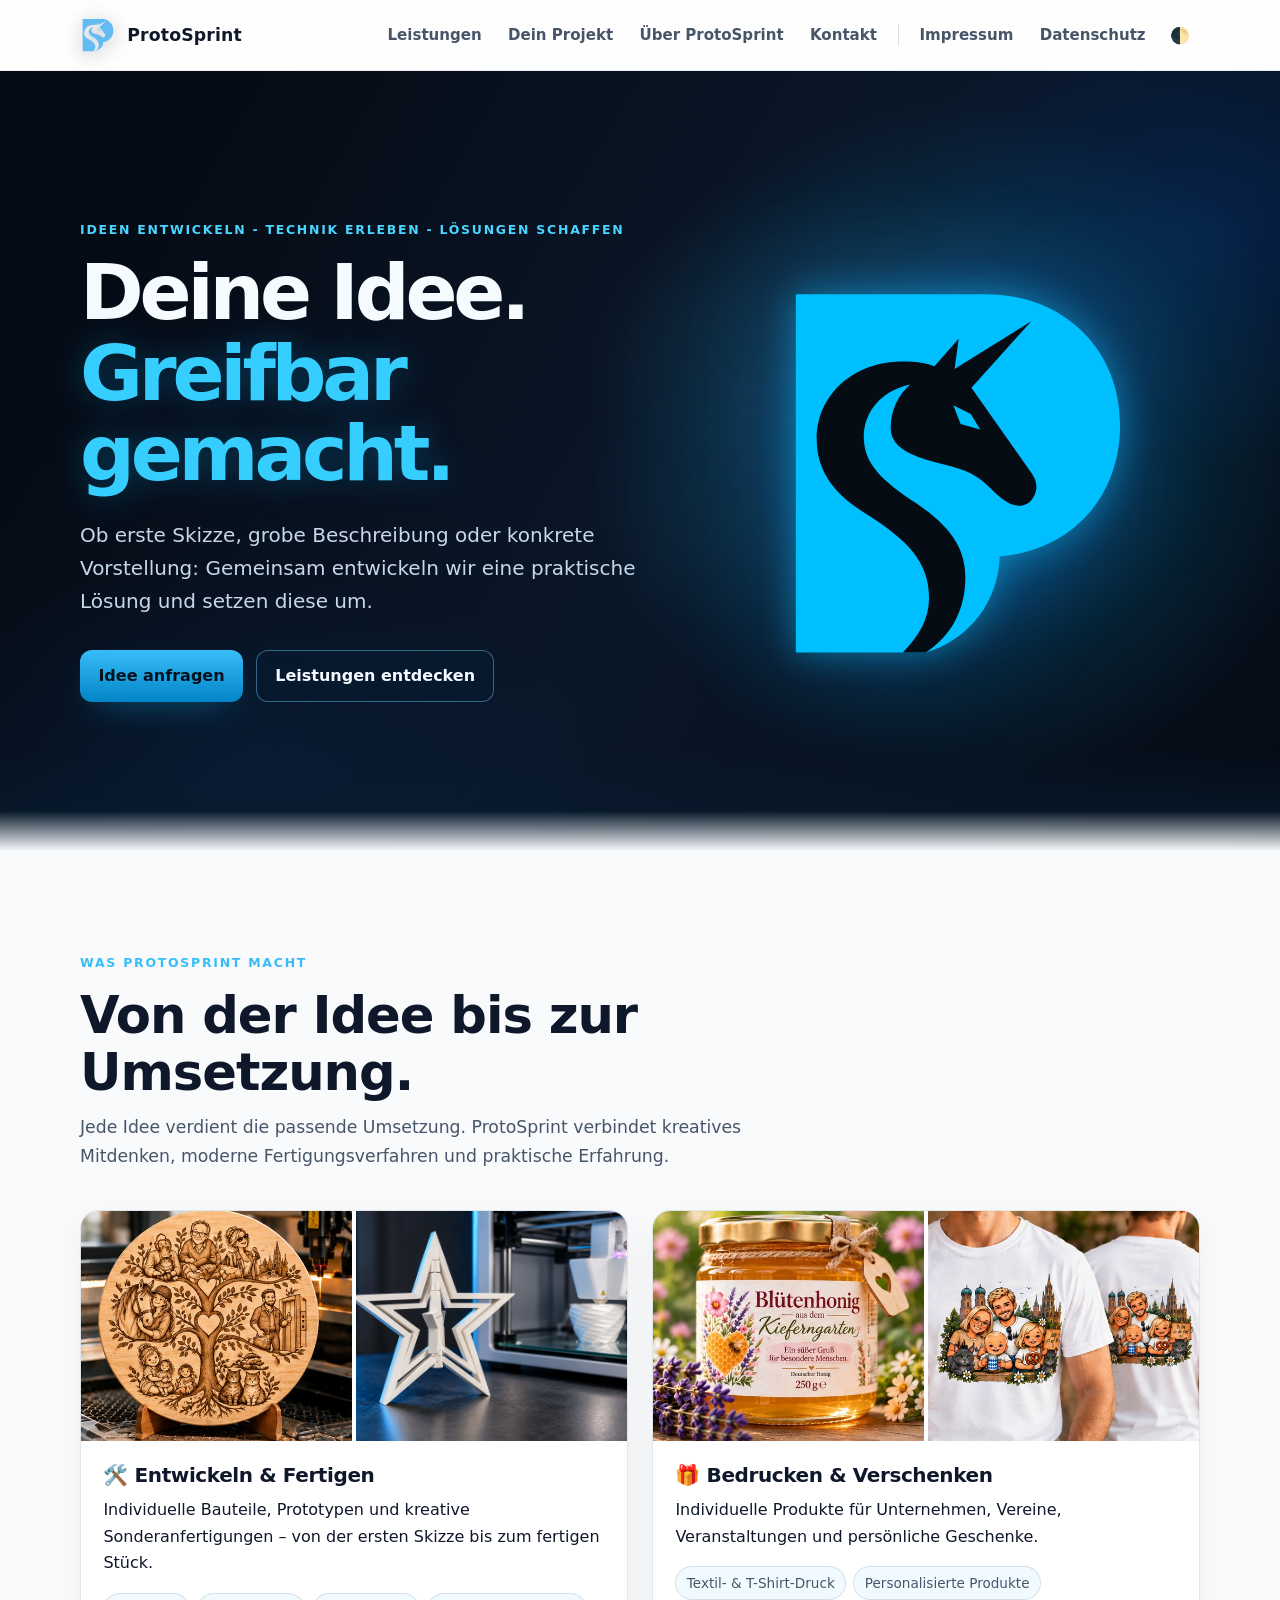
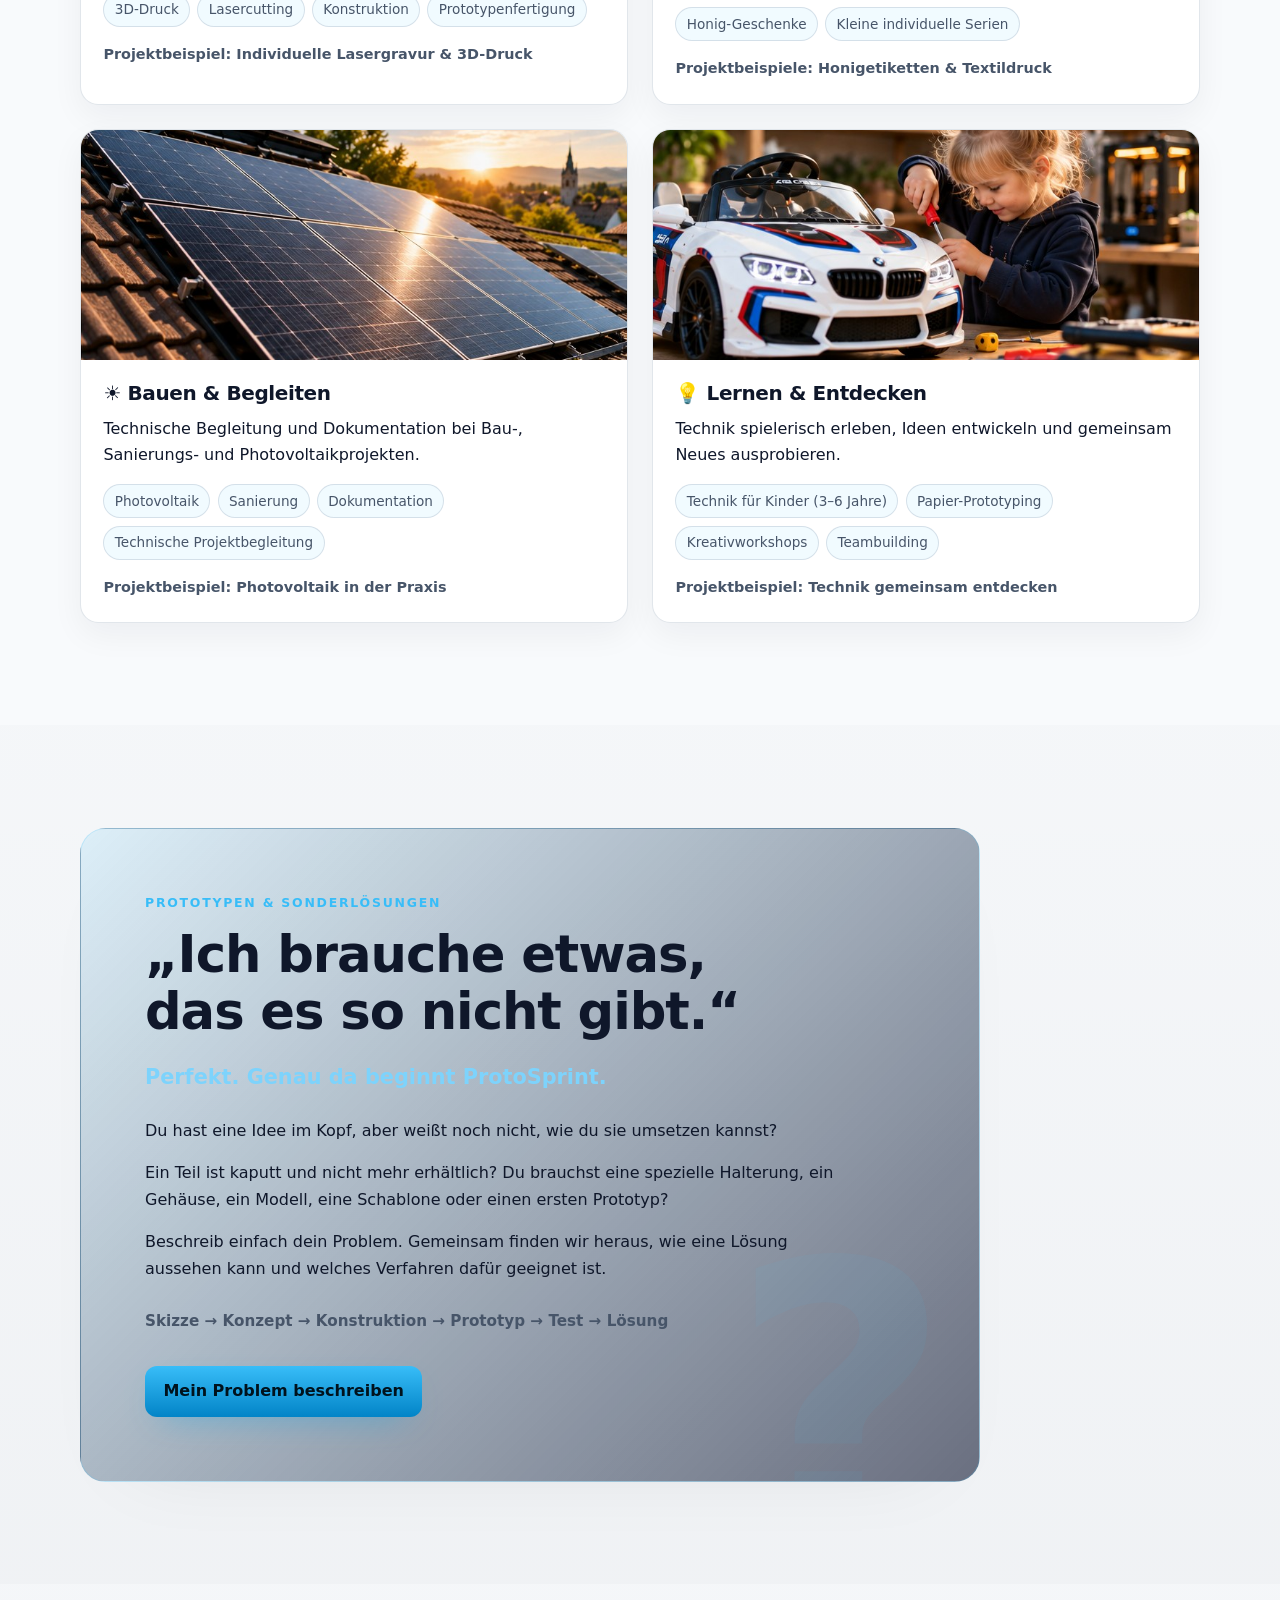
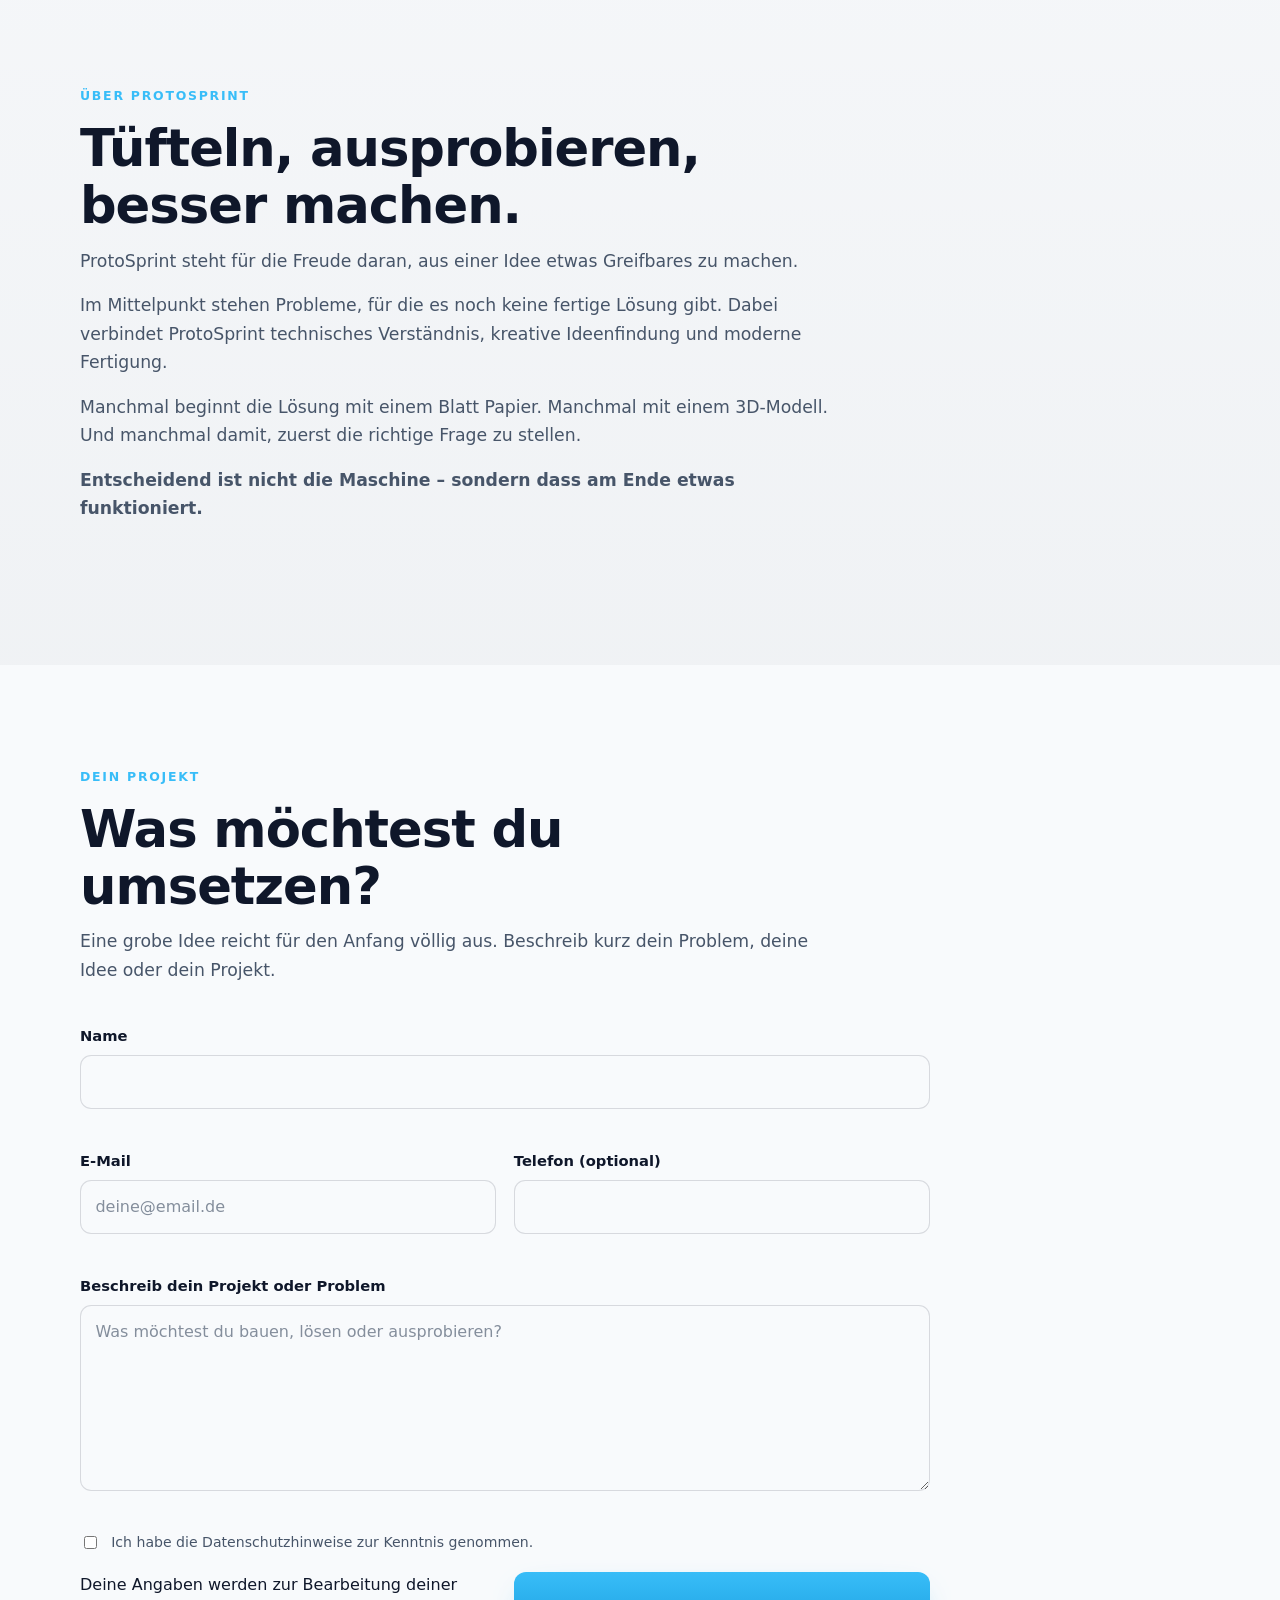
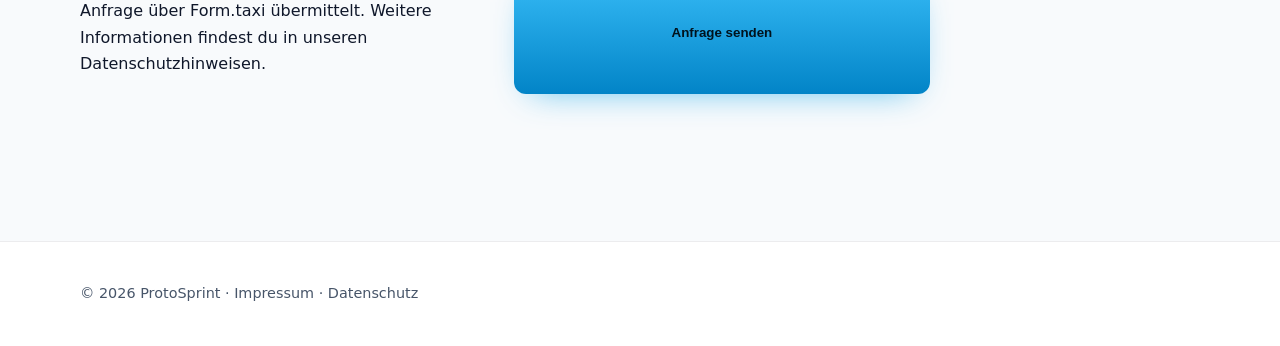
==== index.html @ 39b84b35 "Fix image source case sensitivity in index.html" ====
<!doctype html>
<html lang="de">
<head>
  <meta charset="utf-8">
  <meta name="viewport" content="width=device-width, initial-scale=1">

  <title>ProtoSprint – Ideen entwickeln. Lösungen bauen.</title>
  <meta name="description" content="ProtoSprint entwickelt und fertigt individuelle Lösungen: Prototypen, 3D-Druck, Lasercutting, Textildruck, Workshops, Technik für Kinder und technische Projektbegleitung.">

  <meta name="theme-color" content="#6366f1">

  <meta property="og:title" content="ProtoSprint – Ideen entwickeln. Lösungen bauen.">
  <meta property="og:description" content="Von der ersten Idee bis zur greifbaren Lösung: Prototypen, 3D-Druck, Lasercutting, Textildruck, Workshops und technische Projektbegleitung.">
  <meta property="og:type" content="website">

  <link rel="icon" href="assets/logo.svg" type="image/svg+xml">
  <link rel="stylesheet" href="assets/styles.css">
</head>

<body>

  <a class="skip-link" href="#main">Zum Inhalt springen</a>

  <!-- HEADER -->
  <header class="site-header" data-elevated="false">
    <div class="container header-inner">

      <a class="brand" href="index.html" aria-label="ProtoSprint Startseite">
        <img
          src="assets/logo.svg"
          alt="ProtoSprint Logo"
          width="36"
          height="36"
          decoding="async"
        >
        <span>ProtoSprint</span>
      </a>

      <button
        class="nav-toggle"
        aria-expanded="false"
        aria-controls="nav"
        aria-label="Menü umschalten"
      >
        <span class="bars" aria-hidden="true"></span>
      </button>

      <nav id="nav" class="nav" aria-label="Hauptnavigation">
        <ul>
          <li><a href="#leistungen">Leistungen</a></li>
          <li><a href="#problem">Dein Projekt</a></li>
          <!--<li><a href="#workshops">Workshops</a></li>-->
          <li><a href="#ueber">Über ProtoSprint</a></li>
          <li><a href="#kontakt">Kontakt</a></li>

          <li class="divider" aria-hidden="true"></li>

          <li><a href="impressum.html">Impressum</a></li>
          <li><a href="datenschutz.html">Datenschutz</a></li>

          <li>
            <button
              class="mode-toggle"
              id="mode-toggle"
              aria-pressed="false"
              title="Hell/Dunkel umschalten"
            >
              🌓
            </button>
          </li>
        </ul>
      </nav>

    </div>
  </header>


  <main id="main">


    <!-- HERO: Ersetzt nur den bisherigen <section class="hero">...</section> -->
<section class="hero hero-cinematic" aria-labelledby="hero-title">
  <div class="hero-atmosphere" aria-hidden="true"></div>
  <div class="container hero-cinematic-inner">
    <div class="hero-copy">
      <p class="eyebrow">IDEEN ENTWICKELN - TECHNIK ERLEBEN - LÖSUNGEN SCHAFFEN</p>
      <h1 id="hero-title">Deine Idee.<br><span class="accent">Greifbar gemacht.</span></h1>
      <p class="lead">Ob erste Skizze, grobe Beschreibung oder konkrete Vorstellung:
          Gemeinsam entwickeln wir eine praktische Lösung und setzen diese um.</p>
      <div class="actions">
        <a class="btn primary" href="#kontakt">Idee anfragen</a>
        <a class="btn ghost" href="#leistungen">Leistungen entdecken</a>
      </div>
    </div>
    <div class="hero-emblem" aria-hidden="true">
      <div class="hero-emblem-halo"></div>
      <img src="assets/protosprint.svg" alt="" width="440" height="440" decoding="async" fetchpriority="high">
    </div>
  </div>
  <div class="hero-bottom-glow" aria-hidden="true"></div>
</section>




    <!-- LEISTUNGEN MIT PROJEKTBEISPIELEN -->
    <section id="leistungen" class="section">
      <div class="container">
        <div class="section-intro">
          <p class="eyebrow">WAS PROTOSPRINT MACHT</p>
          <h2>Von der Idee bis zur Umsetzung.</h2>
          <p>Jede Idee verdient die passende Umsetzung. ProtoSprint verbindet kreatives Mitdenken, moderne Fertigungsverfahren und praktische Erfahrung.</p>
        </div>

        <div class="service-project-grid">
          <article class="service-project-card">
     <!--       <img class="service-project-image" src="assets/projekt-lasercutting.jpg" alt="Beispiel einer individuell lasergravierten Holzscheibe" loading="lazy" decoding="async"> -->
           
<div class="service-project-duo">
  <img
    src="assets/projekt-lasercutting.jpg"
    alt="Individuell lasergravierte Holzscheibe"
    loading="lazy"
    decoding="async"
  >
  <img
    src="assets/3D-Stern.png"
    alt="Beispiel eines individuell gefertigten 3D-Drucks"
    loading="lazy"
    decoding="async"
  >
</div>

            <div class="service-project-content">
              <h3>🛠️ Entwickeln &amp; Fertigen</h3>
              <p>Individuelle Bauteile, Prototypen und kreative Sonderanfertigungen – von der ersten Skizze bis zum fertigen Stück.</p>
              <ul class="service-list">
                <li>3D-Druck</li><li>Lasercutting</li><li>Konstruktion</li><li>Prototypenfertigung</li>
              </ul>
              <p class="project-example">Projektbeispiel: Individuelle Lasergravur &amp; 3D-Druck</p>
            </div>
          </article>

          <article class="service-project-card">
            <div class="service-project-duo">
              <img src="assets/projekt-honig.jpg" alt="Beispiel eines personalisierten Honigglases" loading="lazy" decoding="async">
              <img src="assets/projekt-textildruck.jpg" alt="Beispiel individuell bedruckter T-Shirts" loading="lazy" decoding="async">
            </div>
            <div class="service-project-content">
              <h3>🎁 Bedrucken &amp; Verschenken</h3>
              <p>Individuelle Produkte für Unternehmen, Vereine, Veranstaltungen und persönliche Geschenke.</p>
              <ul class="service-list">
                <li>Textil- &amp; T-Shirt-Druck</li><li>Personalisierte Produkte</li><li>Honig-Geschenke</li><li>Kleine individuelle Serien</li>
              </ul>
              <p class="project-example">Projektbeispiele: Honigetiketten &amp; Textildruck</p>
            </div>
          </article>

          <article class="service-project-card">
            <img class="service-project-image" src="assets/projekt-photovoltaik.jpg" alt="Photovoltaikmodule auf einem Hausdach" loading="lazy" decoding="async">
            <div class="service-project-content">
              <h3>☀️ Bauen &amp; Begleiten</h3>
              <p>Technische Begleitung und Dokumentation bei Bau-, Sanierungs- und Photovoltaikprojekten.</p>
              <ul class="service-list">
                <li>Photovoltaik</li><li>Sanierung</li><li>Dokumentation</li><li>Technische Projektbegleitung</li>
              </ul>
              <p class="project-example">Projektbeispiel: Photovoltaik in der Praxis</p>
            </div>
          </article>

          <article class="service-project-card">
            <img class="service-project-image" src="assets/projekt-technik-entdecken.jpg" alt="Illustratives Beispiel: spielerisches Entdecken von Technik an einem Spielzeugauto" loading="lazy" decoding="async">
            <div class="service-project-content">
              <h3>💡 Lernen &amp; Entdecken</h3>
              <p>Technik spielerisch erleben, Ideen entwickeln und gemeinsam Neues ausprobieren.</p>
              <ul class="service-list">
                <li>Technik für Kinder (3–6 Jahre)</li><li>Papier-Prototyping</li><li>Kreativworkshops</li><li>Teambuilding</li>
              </ul>
              <p class="project-example">Projektbeispiel: Technik gemeinsam entdecken</p>
            </div>
          </article>
        </div>
      </div>
    </section>

    <!-- PROBLEM / KERNANGEBOT -->
    <section id="problem" class="section alt problem-section">
      <div class="container">

        <div class="problem-box">

          <p class="eyebrow">PROTOTYPEN & SONDERLÖSUNGEN</p>

          <h2>
            „Ich brauche etwas,<br>
            das es so nicht gibt.“
          </h2>

          <p class="problem-lead">
            Perfekt. Genau da beginnt ProtoSprint.
          </p>

          <p>
            Du hast eine Idee im Kopf, aber weißt noch nicht,
            wie du sie umsetzen kannst?
          </p>

          <p>
            Ein Teil ist kaputt und nicht mehr erhältlich?
            Du brauchst eine spezielle Halterung, ein Gehäuse,
            ein Modell, eine Schablone oder einen ersten Prototyp?
          </p>

          <p>
            Beschreib einfach dein Problem. Gemeinsam finden wir heraus,
            wie eine Lösung aussehen kann und welches Verfahren dafür
            geeignet ist.
          </p>

          <p class="problem-methods">
            Skizze → Konzept → Konstruktion → Prototyp → Test → Lösung
          </p>

          <div class="actions">
            <a class="btn primary" href="#kontakt">
              Mein Problem beschreiben
            </a>
          </div>

        </div>

      </div>
    </section>


    <!-- FERTIGUNG --
    <section id="fertigung" class="section">
      <div class="container">

        <div class="section-intro">
          <p class="eyebrow">MACHEN STATT NUR REDEN</p>
          <h2>Werkzeuge für deine Idee.</h2>

          <p>
            Je nach Aufgabe kommen unterschiedliche Verfahren zum Einsatz.
            Entscheidend ist nicht die Maschine – sondern dass am Ende
            eine Lösung entsteht, die funktioniert.
          </p>
        </div>


        <div class="cards">

          <article class="card">
            <div class="icon">🧩</div>
            <h3>3D-Druck</h3>
            <p>
              Prototypen, Ersatzteile, Halterungen, Gehäuse,
              Modelle und individuelle Bauteile.
            </p>
          </article>


          <article class="card">
            <div class="icon">✨</div>
            <h3>Lasercutting</h3>
            <p>
              Schneiden, gravieren und personalisieren – für Modelle,
              Schilder, Schablonen, Geschenke und Prototypen.
            </p>
          </article>


          <article class="card">
            <div class="icon">👕</div>
            <h3>Textildruck</h3>
            <p>
              Individuelle T-Shirts und Textilien für Teams,
              Vereine, Veranstaltungen, Firmen oder private Projekte.
            </p>
          </article>

        </div>

      </div>
    </section>


    <!-- WORKSHOPS --
    <section id="workshops" class="section alt">
      <div class="container">

        <div class="section-intro">
          <p class="eyebrow">TECHNIK & KREATIVITÄT ERLEBEN</p>
          <h2>Ausprobieren. Verstehen. Gemeinsam entwickeln.</h2>
        </div>


        <div class="cards workshop-grid">

          <article class="card">
            <div class="icon">🧒</div>

            <h3>Technik erleben für Kinder</h3>

            <p>
              Spielerisches Entdecken für Kinder von 3 bis 6 Jahren:
              ausprobieren, bauen, beobachten und verstehen.
            </p>

            <p>
              Technik wird nicht erklärt, sondern gemeinsam erlebt.
            </p>
          </article>


          <article class="card">
            <div class="icon">✂️</div>

            <h3>Papier-Prototyping</h3>

            <p>
              Mit Papier, Stift und einfachen Materialien werden
              Ideen innerhalb kürzester Zeit sichtbar und diskutierbar.
            </p>

            <p>
              Ideal für kreative Ideenfindung, Workshops und Teams.
            </p>
          </article>


          <article class="card">
            <div class="icon">🤝</div>

            <h3>Teambuilding</h3>

            <p>
              Gemeinsam Probleme lösen, Ideen entwickeln und
              daraus einen ersten Prototyp bauen.
            </p>

            <p>
              Praktisch, kreativ und mit einem greifbaren Ergebnis.
            </p>
          </article>

        </div>

      </div>
    </section>


    <!-- HONIG --
    <section id="geschenke" class="section">
      <div class="container">

        <div class="gift-box">

          <div class="gift-content">

            <p class="eyebrow">ETWAS BESONDERES</p>

            <h2>Honig trifft Hightech.</h2>

            <p>
              Ein persönliches Geschenk darf auch ungewöhnlich sein.
              ProtoSprint verbindet Honig mit individueller Gestaltung
              und moderner Fertigung.
            </p>

            <p>
              Zum Beispiel als Geschenk für Kunden, Mitarbeitende,
              Veranstaltungen oder besondere Anlässe.
            </p>

            <div class="tags">
              <span>Honig</span>
              <span>Gravur</span>
              <span>Personalisierung</span>
              <span>Geschenkideen</span>
            </div>

          </div>

        </div>

      </div>
    </section>


    <!-- ÜBER -->
    <section id="ueber" class="section alt">
      <div class="container">

        <div class="section-intro">

          <p class="eyebrow">ÜBER PROTOSPRINT</p>

          <h2>Tüfteln, ausprobieren, besser machen.</h2>

          <p>
            ProtoSprint steht für die Freude daran, aus einer Idee
            etwas Greifbares zu machen.
          </p>

          <p>
            Im Mittelpunkt stehen Probleme, für die es noch keine
            fertige Lösung gibt. Dabei verbindet ProtoSprint
            technisches Verständnis, kreative Ideenfindung und
            moderne Fertigung.
          </p>

          <p>
            Manchmal beginnt die Lösung mit einem Blatt Papier.
            Manchmal mit einem 3D-Modell. Und manchmal damit,
            zuerst die richtige Frage zu stellen.
          </p>

          <p>
            <strong>
              Entscheidend ist nicht die Maschine –
              sondern dass am Ende etwas funktioniert.
            </strong>
          </p>

        </div>

      </div>
    </section>


    <!-- KONTAKT -->
    <section id="kontakt" class="section">
      <div class="container">

        <div class="section-intro">
          <p class="eyebrow">DEIN PROJEKT</p>

          <h2>Was möchtest du umsetzen?</h2>

          <p>
            Eine grobe Idee reicht für den Anfang völlig aus.
            Beschreib kurz dein Problem, deine Idee oder dein Projekt.
          </p>
        </div>


<form
  id="contact-form"
  class="contact"
  action="https://form.taxi/s/bbzhfi6k"
  method="POST"
  accept-charset="UTF-8"
  novalidate
>
  
          <div class="field">
            <label for="name">Name</label>

            <input
              id="name"
              name="name"
              type="text"
              autocomplete="name"
              required
            >

            <small class="error" aria-live="polite"></small>
          </div>


          <div class="field half">
            <label for="email">E-Mail</label>

            <input
              id="email"
              name="email"
              type="email"
              autocomplete="email"
              required
              placeholder="deine@email.de"
            >

            <small class="error" aria-live="polite"></small>
          </div>


          <div class="field half">
            <label for="tel">Telefon (optional)</label>

            <input
              id="tel"
              name="tel"
              type="tel"
              autocomplete="tel"
            >
          </div>


          <div class="field">
            <label for="msg">
              Beschreib dein Projekt oder Problem
            </label>

            <textarea
              id="msg"
              name="msg"
              rows="6"
              required
              placeholder="Was möchtest du bauen, lösen oder ausprobieren?"
            ></textarea>

            <small class="error" aria-live="polite"></small>
          </div>


          <div class="field chk">

            <input
              id="consent"
              name="consent"
              type="checkbox"
              required
            >

            <label for="consent">
  Ich habe die
  <a href="datenschutz.html" target="_blank"
     rel="noopener noreferrer">
    Datenschutzhinweise
  </a>
  zur Kenntnis genommen.
</label>
          </div>

<p class="form-hint">
  Deine Angaben werden zur Bearbeitung deiner Anfrage
  über Form.taxi übermittelt.
  Weitere Informationen findest du in unseren
  <a href="datenschutz.html">Datenschutzhinweisen</a>.
</p>
  
          <button class="btn primary" type="submit">
            Anfrage senden
          </button>

          <p
            class="form-status"
            role="status"
            aria-live="polite"
          ></p>

        </form>

      </div>
    </section>

  </main>


  <!-- FOOTER -->
  <footer class="site-footer">

    <div class="container">

      <p>
        © <span id="year"></span> ProtoSprint ·
        <a href="impressum.html">Impressum</a> ·
        <a href="datenschutz.html">Datenschutz</a>
      </p>

    </div>

  </footer>


  <script src="assets/script.js" defer></script>

</body>
</html>
---- assets/styles.css ----
/* =========================================================
   ProtoSprint
   Hauptstylesheet
   ========================================================= */


/* ---------- FARBEN & GRUNDWERTE ---------- */

:root {
  --bg: #0b1020;
  --bg-2: #0f152b;
  --bg-3: #111832;

  --text: #f1f5f9;
  --muted: #b8bfd6;

  --card: #111832;
  --card-hover: #151e3d;

  --accent-300: #7dd3fc;
  --accent-400: #38bdf8;
  --accent-500: #0ea5e9;
  --accent-600: #0284c7;

  --border: rgba(255, 255, 255, 0.08);
  --border-strong: rgba(255, 255, 255, 0.15);

  --ring: rgba(56, 189, 248, 0.45);
  --shadow: rgba(2, 8, 23, 0.65);

  --radius-sm: 0.65rem;
  --radius: 1rem;
  --radius-lg: 1.4rem;

  --max-width: 1120px;
}


/* ---------- LIGHT MODE ---------- */

@media (prefers-color-scheme: light) {
  :root {
    --bg: #f8fafc;
    --bg-2: #ffffff;
    --bg-3: #f1f5f9;

    --text: #0f172a;
    --muted: #475569;

    --card: #ffffff;
    --card-hover: #f8fafc;

    --border: rgba(15, 23, 42, 0.08);
    --border-strong: rgba(15, 23, 42, 0.14);

    --shadow: rgba(2, 8, 23, 0.1);
  }
}


/* ---------- RESET ---------- */

*,
*::before,
*::after {
  box-sizing: border-box;
}

html {
  scroll-behavior: smooth;
}

html,
body {
  min-height: 100%;
}

body {
  margin: 0;

  font-family:
    system-ui,
    -apple-system,
    BlinkMacSystemFont,
    "Segoe UI",
    Roboto,
    Ubuntu,
    Cantarell,
    "Noto Sans",
    Helvetica,
    Arial,
    sans-serif;

  font-size: 16px;
  line-height: 1.65;

  color: var(--text);

  background:
    radial-gradient(
      900px 500px at 80% -10%,
      rgba(56, 189, 248, 0.1),
      transparent
    ),
    var(--bg);

  -webkit-font-smoothing: antialiased;
  -moz-osx-font-smoothing: grayscale;
}


/* ---------- TYPOGRAFIE ---------- */

h1,
h2,
h3 {
  margin: 0 0 0.75rem;
  line-height: 1.12;
  letter-spacing: -0.02em;
}

h1 {
  font-size: clamp(2.7rem, 7vw, 5.4rem);
  max-width: 900px;
}

h2 {
  font-size: clamp(2rem, 4vw, 3.25rem);
}

h3 {
  font-size: 1.25rem;
}

p {
  margin: 0 0 1rem;
}

strong {
  font-weight: 700;
}

a {
  color: inherit;
  text-decoration: none;
}

img {
  display: block;
  max-width: 100%;
}


/* ---------- LAYOUT ---------- */

.container {
  width: min(var(--max-width), 92%);
  margin-inline: auto;
}

.section {
  padding: clamp(4rem, 8vw, 7rem) 0;
}

.section.alt {
  background:
    linear-gradient(
      180deg,
      rgba(255, 255, 255, 0.025),
      rgba(255, 255, 255, 0.055)
    );
}

.section-intro {
  max-width: 760px;
  margin-bottom: 2.5rem;
}

.section-intro > p:not(.eyebrow) {
  color: var(--muted);
  font-size: 1.08rem;
}


/* ---------- KLEINE ÜBERSCHRIFT ---------- */

.eyebrow {
  margin-bottom: 0.8rem;

  color: var(--accent-400);

  font-size: 0.78rem;
  font-weight: 800;
  letter-spacing: 0.14em;

  text-transform: uppercase;
}


/* ---------- SKIP LINK ---------- */

.skip-link {
  position: absolute;
  left: -9999px;
}

.skip-link:focus {
  left: 1rem;
  top: 1rem;

  z-index: 1000;

  padding: 0.6rem 0.9rem;

  color: #001222;
  background: var(--accent-400);

  border-radius: var(--radius-sm);
}


/* =========================================================
   HEADER
   ========================================================= */

.site-header {
  position: sticky;
  top: 0;
  z-index: 50;

  background: rgba(10, 14, 28, 0.78);

  backdrop-filter: saturate(140%) blur(14px);
  -webkit-backdrop-filter: saturate(140%) blur(14px);

  border-bottom: 1px solid var(--border);

  transition:
    box-shadow 0.2s ease,
    background 0.2s ease;
}

.site-header[data-elevated="true"] {
  box-shadow: 0 12px 35px -20px var(--shadow);
}

.header-inner {
  display: flex;
  align-items: center;
  justify-content: space-between;

  gap: 1rem;

  min-height: 70px;
}

.brand {
  display: flex;
  align-items: center;

  gap: 0.7rem;

  font-size: 1.08rem;
  font-weight: 750;

  letter-spacing: 0.01em;
}

.brand img {
  filter: drop-shadow(0 3px 10px rgba(2, 8, 23, 0.25));
}


/* ---------- NAVIGATION ---------- */

.nav ul {
  display: flex;
  align-items: center;

  gap: 0.25rem;

  margin: 0;
  padding: 0;

  list-style: none;
}

.nav a {
  display: block;

  padding: 0.5rem 0.7rem;

  color: var(--muted);

  font-size: 0.94rem;
  font-weight: 600;

  border-radius: 0.55rem;

  transition:
    color 0.15s ease,
    background 0.15s ease;
}

.nav a:hover {
  color: var(--text);
  background: rgba(255, 255, 255, 0.05);
}

.nav .divider {
  width: 1px;
  height: 22px;

  margin-inline: 0.35rem;

  background: var(--border-strong);
}

.mode-toggle {
  padding: 0.45rem 0.6rem;

  color: inherit;
  background: transparent;

  border: 0;

  font-size: 1rem;

  cursor: pointer;
}


/* ---------- MOBILE MENU BUTTON ---------- */

.nav-toggle {
  display: none;

  padding: 0.6rem;

  color: inherit;
  background: transparent;

  border: 1px solid var(--border-strong);
  border-radius: 0.65rem;

  cursor: pointer;
}

.nav-toggle .bars {
  position: relative;

  display: block;

  width: 23px;
  height: 2px;

  background: currentColor;
}

.nav-toggle .bars::before,
.nav-toggle .bars::after {
  content: "";

  position: absolute;
  left: 0;

  width: 23px;
  height: 2px;

  background: currentColor;
}

.nav-toggle .bars::before {
  top: -7px;
}

.nav-toggle .bars::after {
  top: 7px;
}


/* =========================================================
   HERO
   ========================================================= */

.hero {
  position: relative;

  overflow: hidden;

  padding: clamp(5rem, 12vw, 9rem) 0;
}

.hero::after {
  content: "";

  position: absolute;

  width: 520px;
  height: 520px;

  top: 5%;
  right: -220px;

  background: var(--accent-500);

  opacity: 0.09;

  filter: blur(100px);

  border-radius: 50%;

  pointer-events: none;
}

.hero-inner {
  position: relative;
  z-index: 1;

  max-width: 900px;
}

.hero h1 {
  margin-bottom: 1.5rem;
}

.accent {
  color: var(--accent-400);
}

.lead {
  max-width: 720px;

  color: var(--muted);

  font-size: clamp(1.1rem, 2vw, 1.3rem);
}


/* ---------- BUTTONS ---------- */

.actions {
  display: flex;
  flex-wrap: wrap;

  gap: 0.8rem;

  margin-top: 2rem;
}

.btn {
  display: inline-flex;
  align-items: center;
  justify-content: center;

  gap: 0.5rem;

  min-height: 46px;

  padding: 0.75rem 1.15rem;

  color: var(--text);

  border: 1px solid var(--border-strong);
  border-radius: 0.75rem;

  font-weight: 700;

  cursor: pointer;

  transition:
    transform 0.15s ease,
    box-shadow 0.15s ease,
    background 0.15s ease;
}

.btn:hover {
  transform: translateY(-1px);
}

.btn.primary {
  color: #00121d;

  background:
    linear-gradient(
      180deg,
      var(--accent-400),
      var(--accent-600)
    );

  border: none;

  box-shadow:
    0 12px 35px -18px rgba(14, 165, 233, 0.8);
}

.btn.primary:hover {
  box-shadow:
    0 16px 40px -18px rgba(14, 165, 233, 0.95);
}

.btn.ghost {
  background: rgba(255, 255, 255, 0.025);
}


/* =========================================================
   LEISTUNGEN
   ========================================================= */

.feature-grid {
  display: grid;

  grid-template-columns: repeat(2, 1fr);

  gap: 1.2rem;

  margin: 0;
  padding: 0;

  list-style: none;
}

.feature-grid > li {
  padding: clamp(1.4rem, 3vw, 2rem);

  background: var(--card);

  border: 1px solid var(--border);
  border-radius: var(--radius-lg);

  box-shadow:
    0 18px 45px -35px var(--shadow);

  transition:
    transform 0.2s ease,
    border-color 0.2s ease,
    background 0.2s ease;
}

.feature-grid > li:hover {
  transform: translateY(-3px);

  background: var(--card-hover);

  border-color: rgba(56, 189, 248, 0.25);
}

.feature-grid .icon,
.card .icon {
  margin-bottom: 0.8rem;

  font-size: 1.7rem;
}

.feature-grid > li > p {
  color: var(--muted);
}


/* ---------- SERVICE LIST ---------- */

.service-list {
  display: flex;
  flex-wrap: wrap;

  gap: 0.5rem;

  margin: 1.3rem 0 0;
  padding: 0;

  list-style: none;
}

.service-list li {
  padding: 0.32rem 0.65rem;

  color: var(--muted);

  background: rgba(56, 189, 248, 0.07);

  border: 1px solid rgba(56, 189, 248, 0.12);
  border-radius: 999px;

  font-size: 0.82rem;
}


/* =========================================================
   PROBLEM / KERNANGEBOT
   ========================================================= */

.problem-section {
  position: relative;
}

.problem-box {
  position: relative;

  overflow: hidden;

  max-width: 900px;

  padding: clamp(2rem, 6vw, 4rem);

  background:
    linear-gradient(
      135deg,
      rgba(56, 189, 248, 0.12),
      rgba(17, 24, 50, 0.6)
    );

  border: 1px solid rgba(56, 189, 248, 0.2);
  border-radius: 1.6rem;

  box-shadow:
    0 30px 80px -55px var(--shadow);
}

.problem-box::after {
  content: "?";

  position: absolute;

  right: 3%;
  bottom: -18%;

  color: rgba(56, 189, 248, 0.055);

  font-size: clamp(12rem, 30vw, 25rem);
  font-weight: 900;

  line-height: 1;

  pointer-events: none;
}

.problem-box > * {
  position: relative;
  z-index: 1;
}

.problem-box h2 {
  max-width: 720px;
}

.problem-box > p:not(.eyebrow) {
  max-width: 720px;
}

.problem-lead {
  margin: 1.2rem 0 1.5rem;

  color: var(--accent-300);

  font-size: 1.3rem;
  font-weight: 700;
}

.problem-methods {
  margin-top: 1.7rem !important;

  color: var(--muted);

  font-size: 0.95rem;
  font-weight: 650;
}


/* =========================================================
   CARDS
   ========================================================= */

.cards {
  display: grid;

  grid-template-columns: repeat(3, 1fr);

  gap: 1.2rem;
}

.card {
  display: flex;
  flex-direction: column;

  min-height: 100%;

  padding: clamp(1.4rem, 3vw, 2rem);

  background: var(--card);

  border: 1px solid var(--border);
  border-radius: var(--radius-lg);

  box-shadow:
    0 18px 45px -35px var(--shadow);

  transition:
    transform 0.2s ease,
    border-color 0.2s ease,
    background 0.2s ease;
}

.card:hover {
  transform: translateY(-3px);

  background: var(--card-hover);

  border-color: rgba(56, 189, 248, 0.25);
}

.card p {
  color: var(--muted);
}


/* =========================================================
   WORKSHOPS
   ========================================================= */

.workshop-grid .card {
  min-height: 280px;
}


/* =========================================================
   HONIG / GESCHENKE
   ========================================================= */

.gift-box {
  position: relative;

  overflow: hidden;

  padding: clamp(2rem, 6vw, 4rem);

  background:
    linear-gradient(
      135deg,
      rgba(245, 158, 11, 0.1),
      rgba(56, 189, 248, 0.06)
    );

  border: 1px solid rgba(245, 158, 11, 0.18);
  border-radius: 1.6rem;
}

.gift-box::after {
  content: "🍯";

  position: absolute;

  right: clamp(1rem, 6vw, 5rem);
  top: 50%;

  transform: translateY(-50%);

  font-size: clamp(5rem, 14vw, 10rem);

  opacity: 0.18;

  pointer-events: none;
}

.gift-content {
  position: relative;
  z-index: 1;

  max-width: 680px;
}

.tags {
  display: flex;
  flex-wrap: wrap;

  gap: 0.55rem;

  margin-top: 1.5rem;
}

.tags span {
  padding: 0.4rem 0.7rem;

  background: rgba(245, 158, 11, 0.08);

  border: 1px solid rgba(245, 158, 11, 0.2);
  border-radius: 999px;

  font-size: 0.85rem;
  font-weight: 650;
}


/* =========================================================
   KONTAKT
   ========================================================= */

.contact {
  display: grid;

  grid-template-columns: repeat(2, 1fr);

  gap: 1.1rem;

  max-width: 850px;

  margin-top: 2rem;
}

.field {
  display: flex;
  flex-direction: column;

  gap: 0.4rem;
}

.field:not(.half) {
  grid-column: 1 / -1;
}

.field.half {
  grid-column: span 1;
}

.field.chk {
  grid-column: 1 / -1;

  flex-direction: row;
  align-items: flex-start;

  gap: 0.7rem;
}

.field label {
  font-size: 0.92rem;
  font-weight: 650;
}

.field.chk label {
  color: var(--muted);

  font-size: 0.88rem;
  font-weight: 400;
}

input,
textarea {
  width: 100%;

  padding: 0.8rem 0.9rem;

  color: inherit;

  background: rgba(255, 255, 255, 0.025);

  border: 1px solid var(--border-strong);
  border-radius: 0.7rem;

  font: inherit;

  outline: none;

  transition:
    box-shadow 0.15s ease,
    border-color 0.15s ease,
    background 0.15s ease;
}

textarea {
  resize: vertical;
}

input:focus,
textarea:focus {
  background: rgba(56, 189, 248, 0.025);

  border-color: transparent;

  box-shadow: 0 0 0 0.2rem var(--ring);
}

input::placeholder,
textarea::placeholder {
  color: var(--muted);
  opacity: 0.65;
}

input[type="checkbox"] {
  width: auto;

  margin-top: 0.3rem;
}

.error {
  min-height: 1.2em;

  color: #fca5a5;

  font-size: 0.85rem;
}

.form-status {
  grid-column: 1 / -1;

  min-height: 1.4em;

  margin: 0.3rem 0 0;
}


/* =========================================================
   FOOTER
   ========================================================= */

.site-footer {
  padding: 2.5rem 0;

  color: var(--muted);

  background: var(--bg-2);

  border-top: 1px solid var(--border);

  font-size: 0.9rem;
}

.site-footer p {
  margin: 0;
}

.site-footer a:hover {
  color: var(--accent-400);
}


/* =========================================================
   TABLET
   ========================================================= */

@media (max-width: 900px) {

  .feature-grid {
    grid-template-columns: 1fr 1fr;
  }

  .cards {
    grid-template-columns: 1fr;
  }


  /* Mobile Navigation */

  .nav-toggle {
    display: inline-block;
  }

  .nav {
    position: fixed;

    top: 70px;
    left: 0;
    right: 0;

    max-height: calc(100vh - 70px);

    overflow-y: auto;

    background: var(--bg-2);

    border-bottom: 1px solid var(--border);

    box-shadow:
      0 20px 40px -25px var(--shadow);

    transform: translateY(-20px);

    opacity: 0;
    pointer-events: none;

    transition:
      transform 0.2s ease,
      opacity 0.2s ease;
  }

  .nav.open {
    transform: translateY(0);

    opacity: 1;
    pointer-events: auto;
  }

  .nav ul {
    display: flex;
    flex-direction: column;
    align-items: stretch;

    gap: 0.2rem;

    width: min(92%, var(--max-width));

    margin-inline: auto;
    padding: 1rem 0 1.5rem;
  }

  .nav a {
    padding: 0.75rem 0.8rem;
  }

  .nav .divider {
    display: none;
  }

  .mode-toggle {
    width: 100%;

    padding: 0.75rem 0.8rem;

    text-align: left;
  }
}


/* =========================================================
   SMARTPHONE
   ========================================================= */

@media (max-width: 650px) {

  body {
    font-size: 15.5px;
  }

  .container {
    width: min(92%, var(--max-width));
  }

  .section {
    padding: 4rem 0;
  }

  .hero {
    padding: 4.5rem 0 5rem;
  }

  .hero h1 {
    font-size: clamp(2.65rem, 13vw, 4rem);
  }

  .lead {
    font-size: 1.05rem;
  }

  .actions {
    flex-direction: column;

    align-items: stretch;
  }

  .actions .btn {
    width: 100%;
  }


  /* Leistungen */

  .feature-grid {
    grid-template-columns: 1fr;
  }

  .feature-grid > li {
    padding: 1.4rem;
  }


  /* Problem */

  .problem-box {
    padding: 1.6rem;

    border-radius: 1.2rem;
  }

  .problem-methods {
    line-height: 1.9;
  }


  /* Karten */

  .card {
    padding: 1.4rem;
  }

  .workshop-grid .card {
    min-height: auto;
  }


  /* Geschenk */

  .gift-box {
    padding: 1.6rem;

    border-radius: 1.2rem;
  }

  .gift-box::after {
    top: auto;
    right: 0.5rem;
    bottom: 0;

    transform: none;

    font-size: 7rem;

    opacity: 0.08;
  }


  /* Kontakt */

  .contact {
    grid-template-columns: 1fr;
  }

  .field.half {
    grid-column: 1 / -1;
  }

  .contact .btn {
    width: 100%;
  }
}


/* =========================================================
   SEHR KLEINE DISPLAYS
   ========================================================= */

@media (max-width: 380px) {

  .hero h1 {
    font-size: 2.45rem;
  }

  .brand span {
    font-size: 1rem;
  }
}


/* =========================================================
   MANUELLER LIGHT MODE
   ========================================================= */

:root[data-theme="light"] {
  --bg: #f8fafc;
  --bg-2: #ffffff;
  --bg-3: #f1f5f9;

  --text: #0f172a;
  --muted: #475569;

  --card: #ffffff;
  --card-hover: #f8fafc;

  --border: rgba(15, 23, 42, 0.08);
  --border-strong: rgba(15, 23, 42, 0.14);

  --shadow: rgba(2, 8, 23, 0.1);
}

:root[data-theme="light"] .site-header {
  background: rgba(255, 255, 255, 0.82);
}

:root[data-theme="light"] .section.alt {
  background:
    linear-gradient(
      180deg,
      rgba(15, 23, 42, 0.015),
      rgba(15, 23, 42, 0.035)
    );
}


/* =========================================================
   MANUELLER DARK MODE
   ========================================================= */

:root[data-theme="dark"] {
  --bg: #0b1020;
  --bg-2: #0f152b;
  --bg-3: #111832;

  --text: #f1f5f9;
  --muted: #b8bfd6;

  --card: #111832;
  --card-hover: #151e3d;

  --border: rgba(255, 255, 255, 0.08);
  --border-strong: rgba(255, 255, 255, 0.15);

  --shadow: rgba(2, 8, 23, 0.65);
}

/* Ergänzung*/

.project-grid {
  display: grid;
  grid-template-columns: repeat(3, minmax(0, 1fr));
  gap: 1.25rem;
  margin-top: 2rem;
}

.project-card {
  overflow: hidden;
  border-radius: 1rem;
  background: #111832;
  color: #ffffff;
  padding-bottom: 1rem;
}

.project-card img {
  display: block;
  width: 100%;
  aspect-ratio: 4 / 3;
  object-fit: cover;
}

.project-card h3 {
  margin: 1rem 1rem 0.3rem;
}

.project-card p {
  margin: 0 1rem;
  color: #b8bfd6;
}

@media (max-width: 900px) {
  .project-grid {
    grid-template-columns: repeat(2, minmax(0, 1fr));
  }
}

@media (max-width: 600px) {
  .project-grid {
    grid-template-columns: 1fr;
  }
}


/* NEU */

/* ProtoSprint: bebilderte Leistungskarten */

.service-project-grid {
  display: grid;
  grid-template-columns: repeat(2, minmax(0, 1fr));
  gap: 1.5rem;
  margin-top: 2rem;
}

.service-project-card {
  min-width: 0;
  overflow: hidden;
  border: 1px solid rgba(120, 140, 165, .22);
  border-radius: 1.15rem;
  background: var(--card, #ffffff);
  color: var(--text, #0f172a);
  box-shadow: 0 12px 32px rgba(15, 23, 42, .05);
}

.service-project-image,
.service-project-duo img {
  display: block;
  width: 100%;
  height: 230px;
  object-fit: cover;
}

.service-project-duo {
  display: grid;
  grid-template-columns: repeat(2, minmax(0, 1fr));
  gap: 4px;
}

.service-project-duo img {
  min-width: 0;
}

.service-project-content {
  padding: 1.4rem;
}

.service-project-content h3 {
  margin: 0 0 .7rem;
}

.service-project-content > p {
  margin-bottom: 1rem;
}

.service-project-content .service-list {
  display: flex;
  flex-wrap: wrap;
  gap: .45rem;
  list-style: none;
  margin: 1rem 0;
  padding: 0;
}

.service-project-content .service-list li {
  padding: .3rem .65rem;
  border: 1px solid rgba(120, 140, 165, .24);
  border-radius: 999px;
  font-size: .85rem;
}

.service-project-content .project-example {
  margin: 1rem 0 0;
  color: var(--muted, #475569);
  font-size: .9rem;
  font-weight: 600;
}

/* Smartphone */
@media (max-width: 700px) {
  .service-project-grid {
    grid-template-columns: 1fr;
  }

  .service-project-image,
  .service-project-duo img {
    height: 205px;
  }
}


/* =========================================================
   REDUZIERTE ANIMATIONEN
   ========================================================= */

@media (prefers-reduced-motion: reduce) {

  html {
    scroll-behavior: auto;
  }

  *,
  *::before,
  *::after {
    scroll-behavior: auto !important;

    transition-duration: 0.01ms !important;
    animation-duration: 0.01ms !important;
    animation-iteration-count: 1 !important;
  }
}

/* =========================================================
   PROTOSPRINT – CINEMATIC HERO
   Ganz am Ende von assets/styles.css einfügen.
   Wirkt bewusst nur auf .hero-cinematic.
   ========================================================= */
.hero.hero-cinematic {
  isolation: isolate;
  min-height: min(780px, 90svh);
  display: flex;
  align-items: center;
  padding: clamp(5rem, 10vw, 8rem) 0;
  color: #f5fbff;
  background: #050c17;
}
.hero.hero-cinematic::after { display: none; }
.hero-cinematic .hero-atmosphere {
  position: absolute;
  z-index: -1;
  inset: 0;
  pointer-events: none;
  background:
    radial-gradient(ellipse 36% 55% at 75% 48%, rgba(0, 194, 255, .28), transparent 80%),
    radial-gradient(ellipse 32% 38% at 95% 20%, rgba(0, 108, 255, .18), transparent 80%),
    radial-gradient(ellipse 36% 34% at 18% 90%, rgba(8, 86, 170, .13), transparent 80%),
    linear-gradient(120deg, #050b15 12%, #0a1729 54%, #040b15 100%);
}
.hero-cinematic .hero-atmosphere::before,
.hero-cinematic .hero-atmosphere::after {
  content: "";
  position: absolute;
  inset: 0;
  opacity: .45;
  background: radial-gradient(ellipse 30% 24% at 70% 35%, rgba(135, 217, 255, .22), transparent 85%);
  filter: blur(32px);
  animation: proto-mist 10s ease-in-out infinite alternate;
}
.hero-cinematic .hero-atmosphere::after {
  opacity: .3;
  transform: translateY(20%);
  animation-delay: -5s;
}
.hero-cinematic-inner {
  position: relative;
  z-index: 1;
  display: grid;
  grid-template-columns: minmax(0, 1.1fr) minmax(270px, .9fr);
  gap: clamp(1.5rem, 5vw, 5rem);
  align-items: center;
  max-width: 1200px;
}
.hero-cinematic .hero-copy { animation: proto-rise .85s ease-out both; }
.hero-cinematic .eyebrow { color: #49d5ff; }
.hero-cinematic h1 {
  max-width: 740px;
  font-size: clamp(3rem, 6vw, 5.6rem);
  line-height: 1.05;
  letter-spacing: -.055em;
  text-wrap: balance;
}
.hero-cinematic .accent {
  color: #35ceff;
  text-shadow: 0 0 35px rgba(0, 180, 255, .3);
}
.hero-cinematic .lead {
  max-width: 600px;
  color: #c5d9ea;
  font-size: clamp(1.06rem, 1.6vw, 1.25rem);
}
.hero-cinematic .btn.ghost {
  color: #f2f9ff;
  border-color: rgba(105, 203, 255, .45);
  background: rgba(8, 28, 48, .48);
}
.hero-cinematic .hero-emblem {
  position: relative;
  display: grid;
  place-items: center;
  min-height: 350px;
  aspect-ratio: 1;
  animation: proto-rise 1.1s .15s ease-out both;
}
.hero-cinematic .hero-emblem-halo {
  position: absolute;
  width: 80%;
  aspect-ratio: 1;
  border-radius: 50%;
  background: radial-gradient(circle, rgba(27, 198, 255, .36), rgba(0, 115, 255, .12) 48%, transparent 72%);
  filter: blur(30px);
  animation: proto-glow 5s ease-in-out infinite alternate;
}
.hero-cinematic .hero-emblem img {
  position: relative;
  width: min(100%, 440px);
  height: auto;
  max-height: 440px;
  object-fit: contain;
  filter: drop-shadow(0 0 18px rgba(24, 196, 255, .45)) drop-shadow(0 0 55px rgba(0, 132, 255, .22));
}
.hero-cinematic .hero-bottom-glow {
  position: absolute;
  bottom: 0;
  left: 0;
  right: 0;
  height: 100px;
  pointer-events: none;
  background: linear-gradient(to bottom, transparent, rgba(7, 27, 46, .6) 60%, var(--bg));
}
/* Der Hero bleibt auch bei aktivem Light Mode dunkel. */
:root[data-theme="light"] .hero-cinematic .lead { color: #c5d9ea; }
@keyframes proto-rise {
  from { opacity: 0; transform: translateY(22px); }
  to { opacity: 1; transform: translateY(0); }
}
@keyframes proto-glow {
  from { opacity: .65; transform: scale(.94); }
  to { opacity: 1; transform: scale(1.08); }
}
@keyframes proto-mist {
  from { transform: translate(-3%, 2%); }
  to { transform: translate(3%, -2%); }
}
@media (max-width: 850px) {
  .hero.hero-cinematic { min-height: auto; padding: 5rem 0 4rem; }
  .hero-cinematic-inner { grid-template-columns: 1fr; gap: .5rem; text-align: center; }
  .hero-cinematic .hero-copy { order: 1; }
  .hero-cinematic .hero-emblem { order: 0; min-height: 220px; max-width: 310px; margin: 0 auto; }
  .hero-cinematic .lead { margin-inline: auto; }
  .hero-cinematic .actions { justify-content: center; }
}
@media (max-width: 650px) {
  .hero.hero-cinematic { padding: 2.4rem 0 4rem; }
  .hero-cinematic .hero-emblem { max-width: 225px; min-height: 205px; }
  .hero-cinematic h1 { font-size: clamp(2.5rem, 11vw, 4rem); }
  .hero-cinematic .eyebrow { font-size: .68rem; }
}
@media (prefers-reduced-motion: reduce) {
  .hero-cinematic .hero-copy,
  .hero-cinematic .hero-emblem,
  .hero-cinematic .hero-emblem-halo,
  .hero-cinematic .hero-atmosphere::before,
  .hero-cinematic .hero-atmosphere::after { animation: none !important; }
}
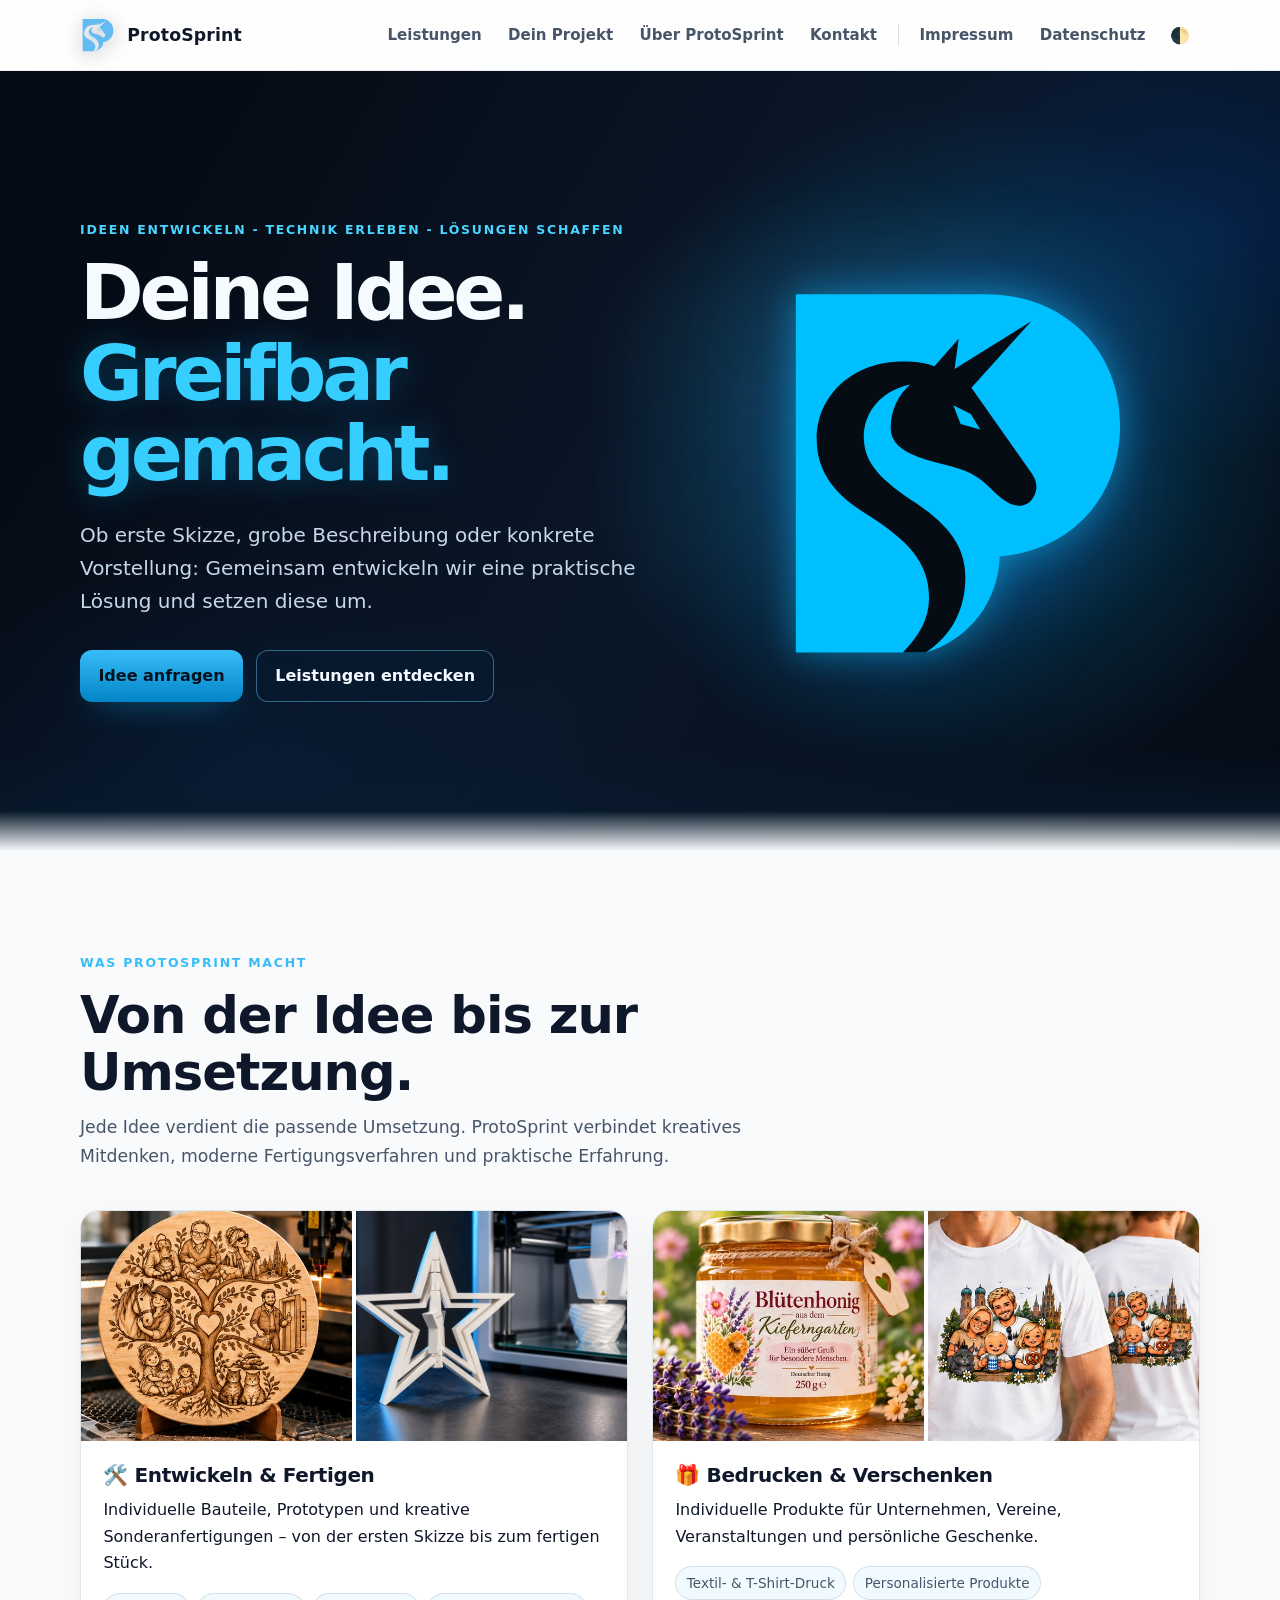
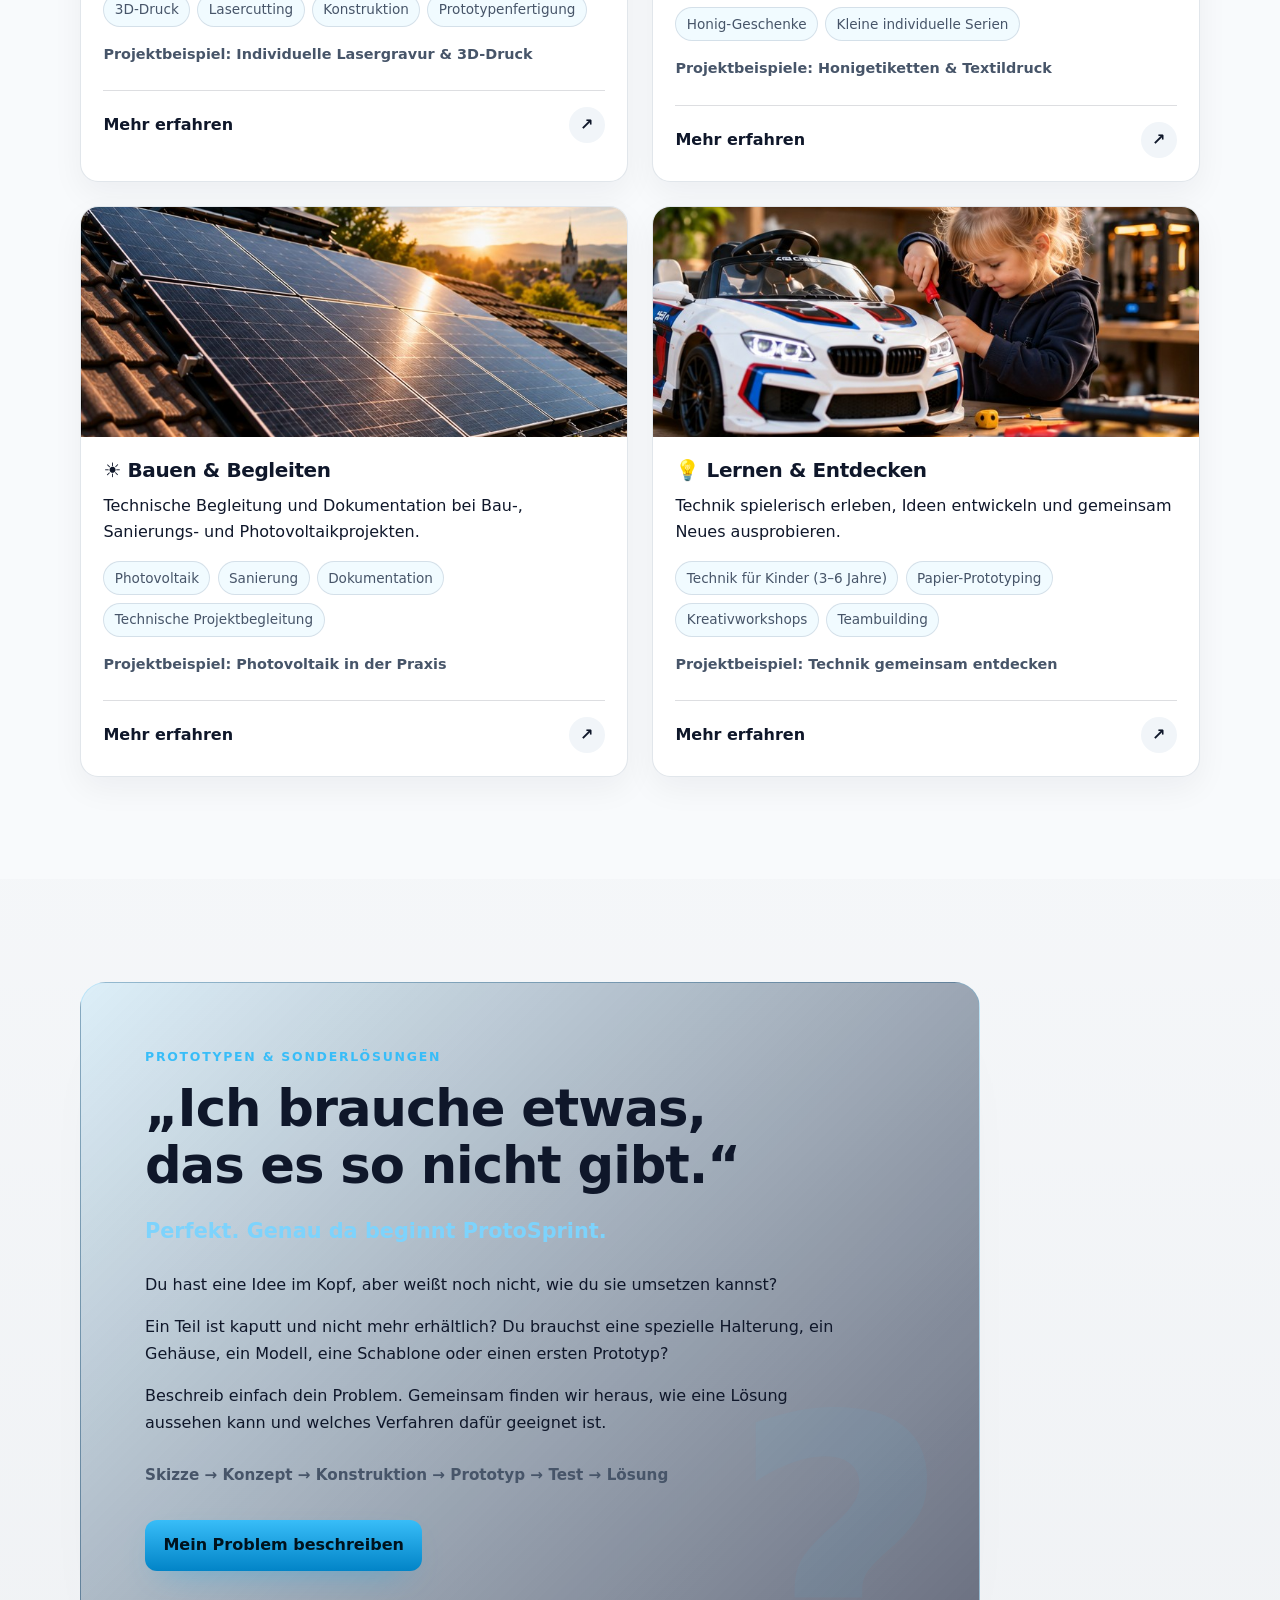
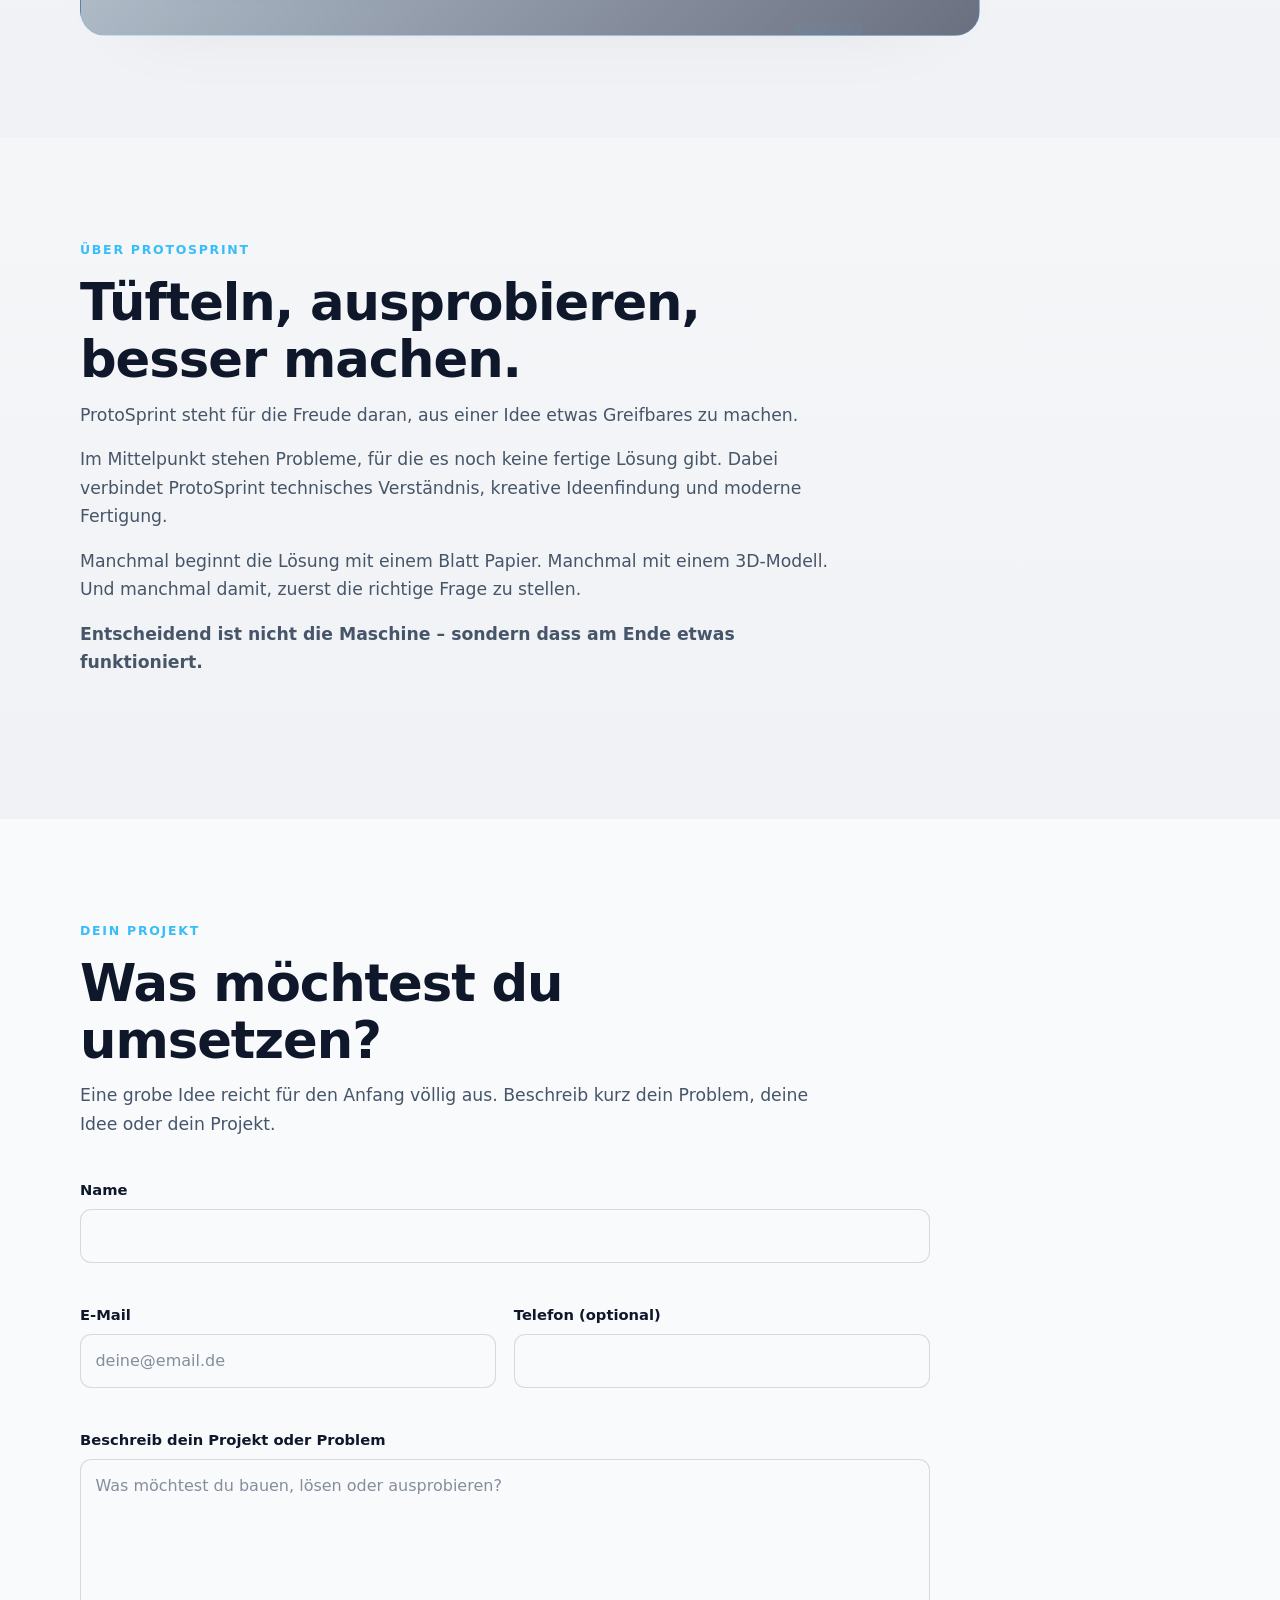
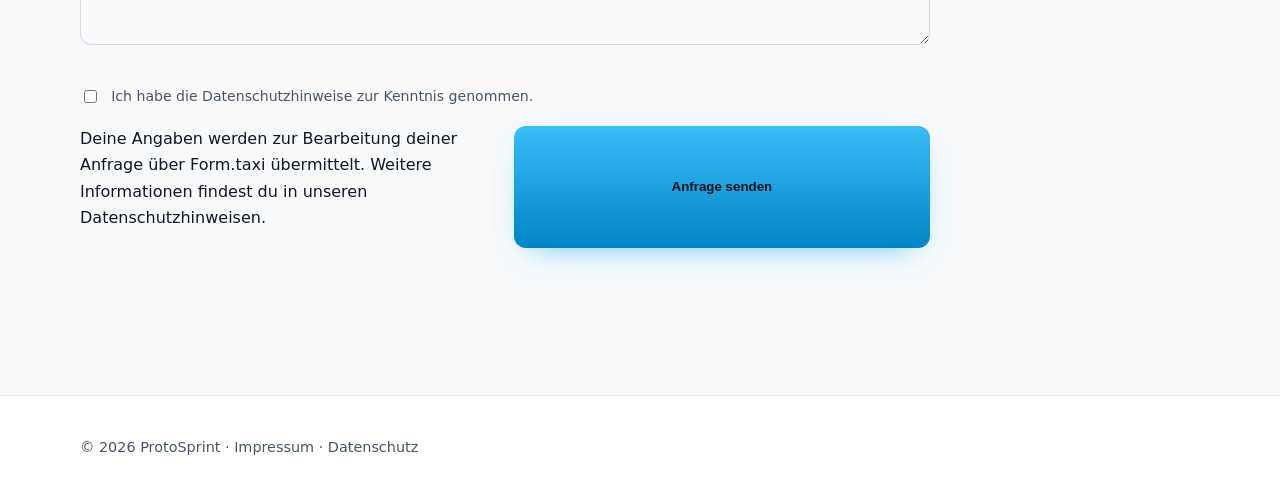
==== commit 9689c690: "Make service cards clickable and add detail pages" ====
--- a/index.html
+++ b/index.html
@@ -113,7 +113,7 @@
         </div>
 
         <div class="service-project-grid">
-          <article class="service-project-card">
+          <a class="service-project-card service-project-link" href="entwickeln-fertigen.html" aria-labelledby="entwickeln-fertigen-title">
      <!--       <img class="service-project-image" src="assets/projekt-lasercutting.jpg" alt="Beispiel einer individuell lasergravierten Holzscheibe" loading="lazy" decoding="async"> -->
            
 <div class="service-project-duo">
@@ -132,53 +132,57 @@
 </div>
 
             <div class="service-project-content">
-              <h3>🛠️ Entwickeln &amp; Fertigen</h3>
+              <h3 id="entwickeln-fertigen-title">🛠️ Entwickeln &amp; Fertigen</h3>
               <p>Individuelle Bauteile, Prototypen und kreative Sonderanfertigungen – von der ersten Skizze bis zum fertigen Stück.</p>
               <ul class="service-list">
                 <li>3D-Druck</li><li>Lasercutting</li><li>Konstruktion</li><li>Prototypenfertigung</li>
               </ul>
               <p class="project-example">Projektbeispiel: Individuelle Lasergravur &amp; 3D-Druck</p>
+              <span class="service-project-cta">Mehr erfahren <span aria-hidden="true">↗</span></span>
             </div>
-          </article>
-
-          <article class="service-project-card">
+          </a>
+
+          <a class="service-project-card service-project-link" href="bedrucken-verschenken.html" aria-labelledby="bedrucken-verschenken-title">
             <div class="service-project-duo">
               <img src="assets/projekt-honig.jpg" alt="Beispiel eines personalisierten Honigglases" loading="lazy" decoding="async">
               <img src="assets/projekt-textildruck.jpg" alt="Beispiel individuell bedruckter T-Shirts" loading="lazy" decoding="async">
             </div>
             <div class="service-project-content">
-              <h3>🎁 Bedrucken &amp; Verschenken</h3>
+              <h3 id="bedrucken-verschenken-title">🎁 Bedrucken &amp; Verschenken</h3>
               <p>Individuelle Produkte für Unternehmen, Vereine, Veranstaltungen und persönliche Geschenke.</p>
               <ul class="service-list">
                 <li>Textil- &amp; T-Shirt-Druck</li><li>Personalisierte Produkte</li><li>Honig-Geschenke</li><li>Kleine individuelle Serien</li>
               </ul>
               <p class="project-example">Projektbeispiele: Honigetiketten &amp; Textildruck</p>
+              <span class="service-project-cta">Mehr erfahren <span aria-hidden="true">↗</span></span>
             </div>
-          </article>
-
-          <article class="service-project-card">
+          </a>
+
+          <a class="service-project-card service-project-link" href="bauen-begleiten.html" aria-labelledby="bauen-begleiten-title">
             <img class="service-project-image" src="assets/projekt-photovoltaik.jpg" alt="Photovoltaikmodule auf einem Hausdach" loading="lazy" decoding="async">
             <div class="service-project-content">
-              <h3>☀️ Bauen &amp; Begleiten</h3>
+              <h3 id="bauen-begleiten-title">☀️ Bauen &amp; Begleiten</h3>
               <p>Technische Begleitung und Dokumentation bei Bau-, Sanierungs- und Photovoltaikprojekten.</p>
               <ul class="service-list">
                 <li>Photovoltaik</li><li>Sanierung</li><li>Dokumentation</li><li>Technische Projektbegleitung</li>
               </ul>
               <p class="project-example">Projektbeispiel: Photovoltaik in der Praxis</p>
+              <span class="service-project-cta">Mehr erfahren <span aria-hidden="true">↗</span></span>
             </div>
-          </article>
-
-          <article class="service-project-card">
+          </a>
+
+          <a class="service-project-card service-project-link" href="lernen-entdecken.html" aria-labelledby="lernen-entdecken-title">
             <img class="service-project-image" src="assets/projekt-technik-entdecken.jpg" alt="Illustratives Beispiel: spielerisches Entdecken von Technik an einem Spielzeugauto" loading="lazy" decoding="async">
             <div class="service-project-content">
-              <h3>💡 Lernen &amp; Entdecken</h3>
+              <h3 id="lernen-entdecken-title">💡 Lernen &amp; Entdecken</h3>
               <p>Technik spielerisch erleben, Ideen entwickeln und gemeinsam Neues ausprobieren.</p>
               <ul class="service-list">
                 <li>Technik für Kinder (3–6 Jahre)</li><li>Papier-Prototyping</li><li>Kreativworkshops</li><li>Teambuilding</li>
               </ul>
               <p class="project-example">Projektbeispiel: Technik gemeinsam entdecken</p>
+              <span class="service-project-cta">Mehr erfahren <span aria-hidden="true">↗</span></span>
             </div>
-          </article>
+          </a>
         </div>
       </div>
     </section>
--- a/assets/styles.css
+++ b/assets/styles.css
@@ -1501,3 +1501,87 @@
   .hero-cinematic .hero-atmosphere::before,
   .hero-cinematic .hero-atmosphere::after { animation: none !important; }
 }
+
+/* Klickbare Leistungen und zugehörige Detailseiten */
+.service-project-link {
+  display: block;
+  text-decoration: none;
+  transition: transform .25s ease, box-shadow .25s ease, border-color .25s ease;
+}
+.service-project-link:visited { color: var(--text); }
+.service-project-link .service-project-image,
+.service-project-link .service-project-duo img {
+  transition: filter .3s ease;
+}
+.service-project-link:hover,
+.service-project-link:focus-visible {
+  color: var(--text);
+  text-decoration: none;
+  border-color: var(--accent-400);
+  box-shadow: 0 18px 42px var(--shadow), 0 0 0 1px var(--accent-400);
+}
+.service-project-link:focus-visible {
+  outline: 3px solid var(--accent-400);
+  outline-offset: 5px;
+}
+.service-project-cta {
+  display: flex;
+  align-items: center;
+  justify-content: space-between;
+  margin-top: 1.5rem;
+  padding-top: 1rem;
+  border-top: 1px solid var(--border-strong);
+  font-weight: 700;
+}
+.service-project-cta > span {
+  display: grid;
+  place-items: center;
+  width: 2.25rem;
+  height: 2.25rem;
+  border-radius: 50%;
+  background: var(--bg-3);
+  transition: transform .25s ease, background .25s ease, color .25s ease;
+}
+.service-project-link:hover .service-project-cta > span,
+.service-project-link:focus-visible .service-project-cta > span {
+  background: var(--accent-400);
+  color: #0b1020;
+}
+@media (hover: hover) {
+  .service-project-link:hover { transform: translateY(-6px); }
+  .service-project-link:hover img { filter: brightness(1.08); }
+  .service-project-link:hover .service-project-cta > span { transform: rotate(45deg); }
+}
+.service-back { display: inline-block; margin-bottom: 2rem; }
+.service-detail-grid {
+  display: grid;
+  grid-template-columns: 1fr 1fr;
+  gap: clamp(2rem, 5vw, 4rem);
+  align-items: center;
+}
+.service-detail-grid h1 {
+  font-size: clamp(2.2rem, 5vw, 4rem);
+  line-height: 1.1;
+  text-wrap: balance;
+  margin: 0 0 1.5rem;
+}
+.service-detail-image {
+  display: block;
+  width: 100%;
+  height: auto;
+  aspect-ratio: 4 / 3;
+  object-fit: cover;
+  border-radius: var(--radius-lg);
+  box-shadow: 0 18px 42px var(--shadow);
+}
+.service-detail-cards h2 { font-size: 1.35rem; }
+@media (max-width: 700px) {
+  .service-detail-grid { grid-template-columns: 1fr; }
+}
+@media (prefers-reduced-motion: reduce) {
+  .service-project-link,
+  .service-project-link img,
+  .service-project-cta > span { transition: none; }
+  .service-project-link:hover,
+  .service-project-link:hover .service-project-cta > span { transform: none; }
+}
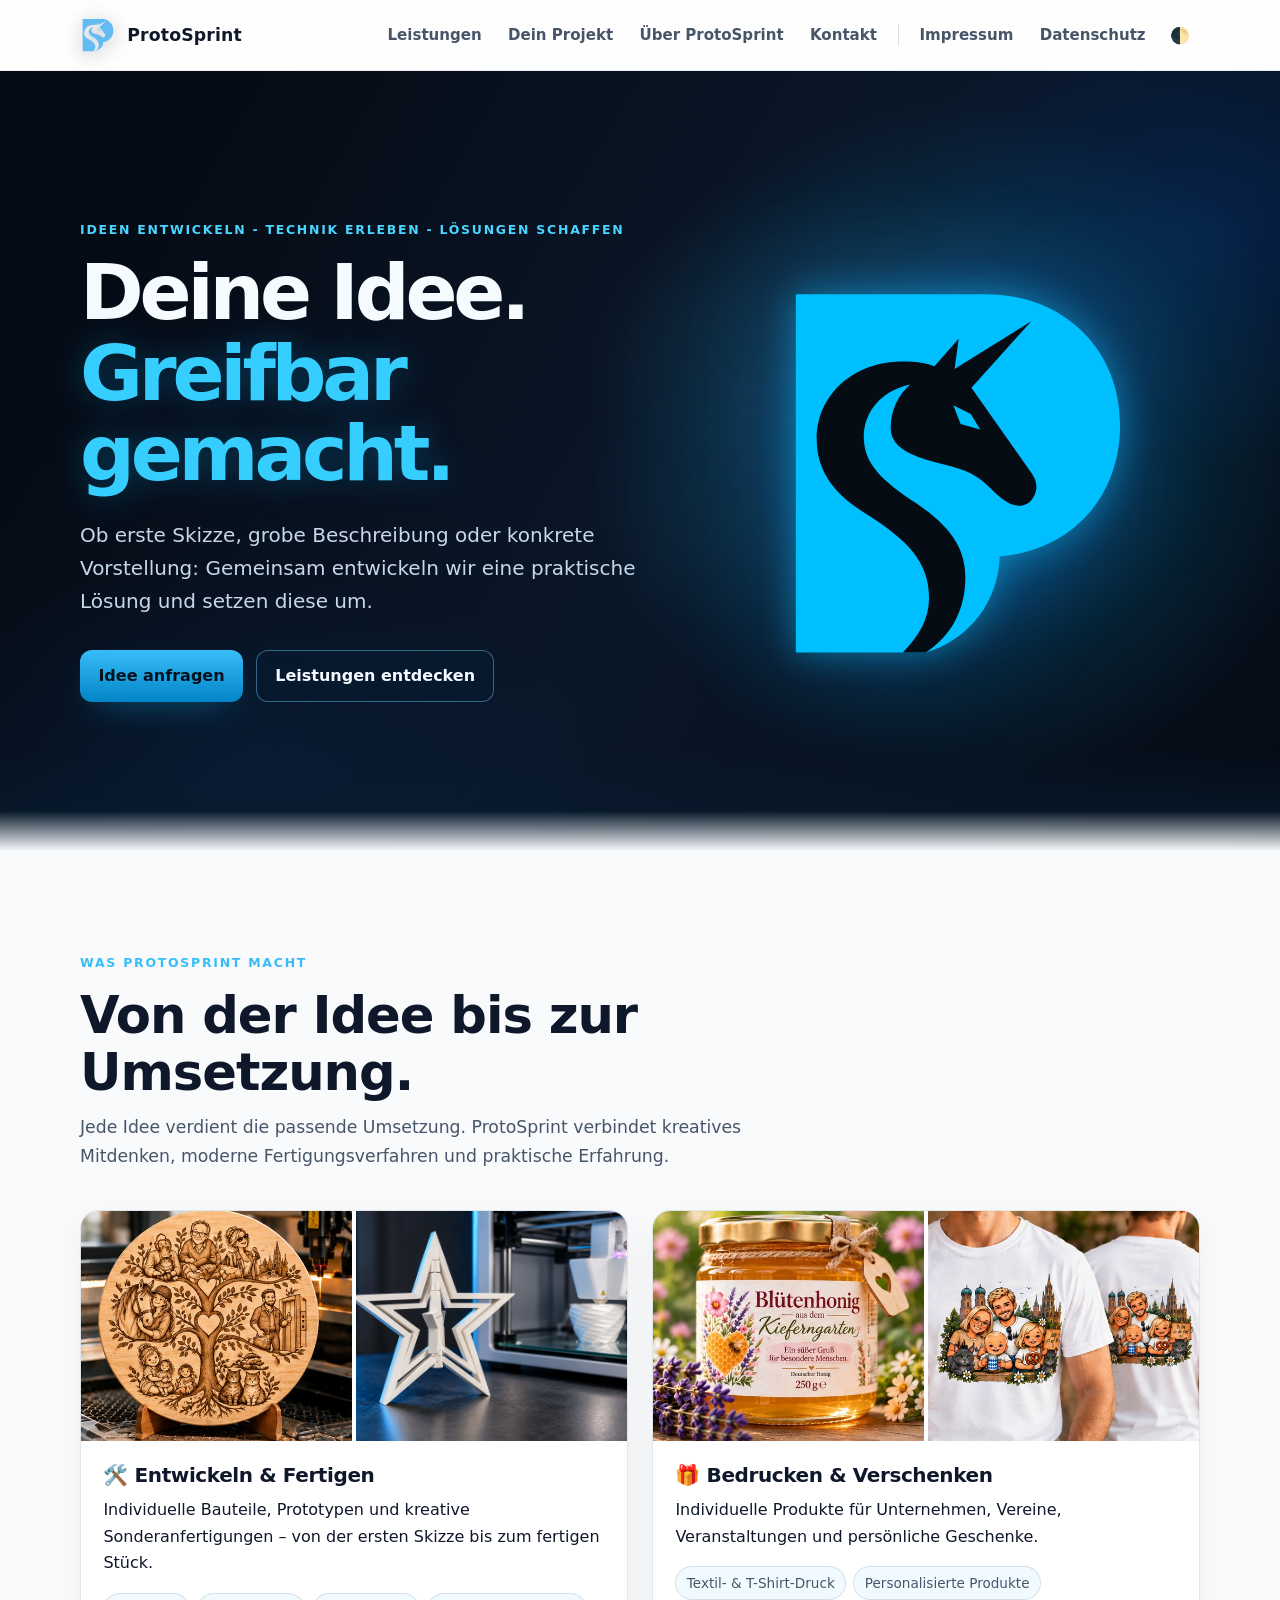
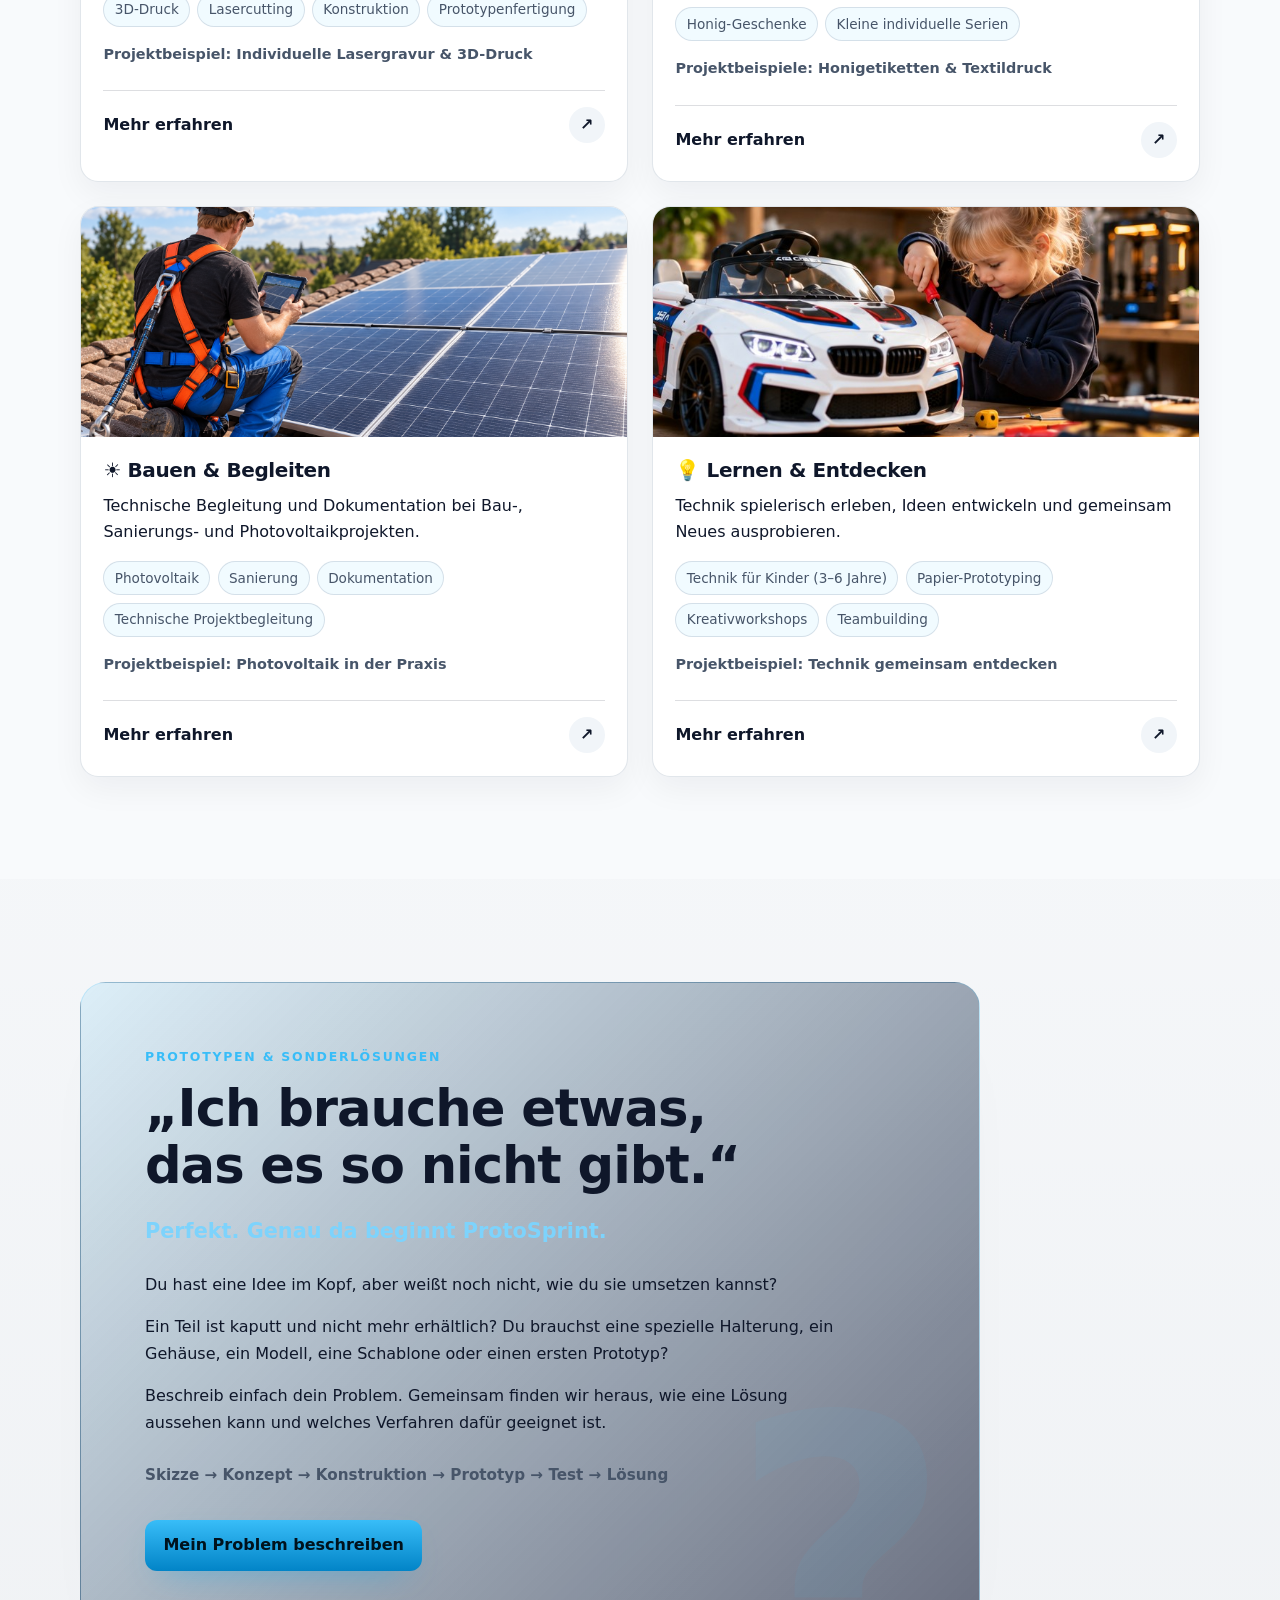
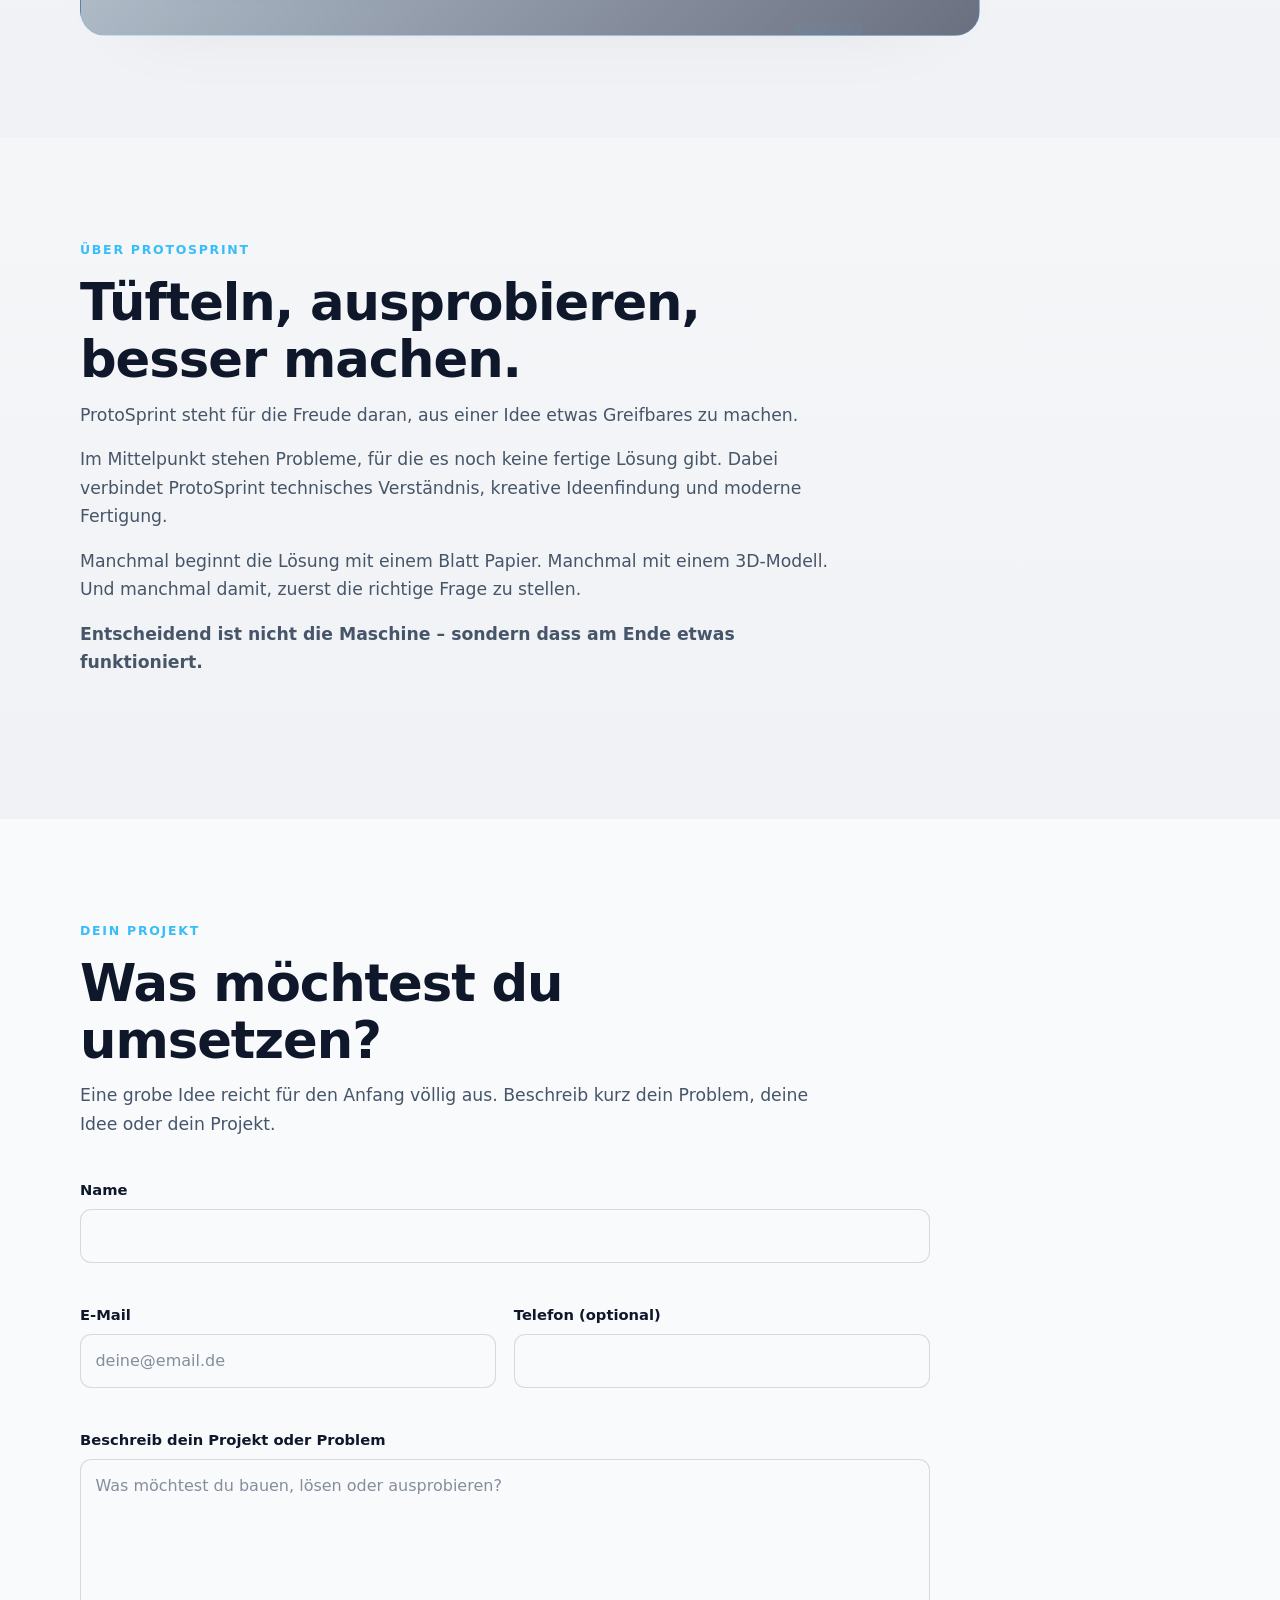
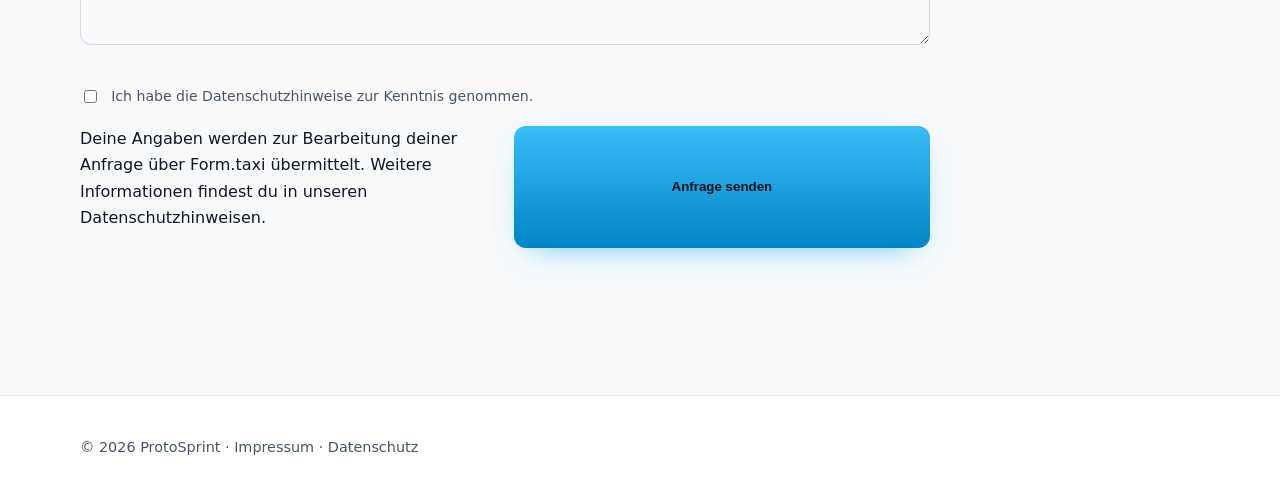
==== commit f66fa60b: "Update image source for Photovoltaik project" ====
--- a/index.html
+++ b/index.html
@@ -159,7 +159,7 @@
           </a>
 
           <a class="service-project-card service-project-link" href="bauen-begleiten.html" aria-labelledby="bauen-begleiten-title">
-            <img class="service-project-image" src="assets/projekt-photovoltaik.jpg" alt="Photovoltaikmodule auf einem Hausdach" loading="lazy" decoding="async">
+            <img class="service-project-image" src="assets/projekt-photovoltaik.png" alt="Photovoltaikmodule auf einem Hausdach" loading="lazy" decoding="async">
             <div class="service-project-content">
               <h3 id="bauen-begleiten-title">☀️ Bauen &amp; Begleiten</h3>
               <p>Technische Begleitung und Dokumentation bei Bau-, Sanierungs- und Photovoltaikprojekten.</p>
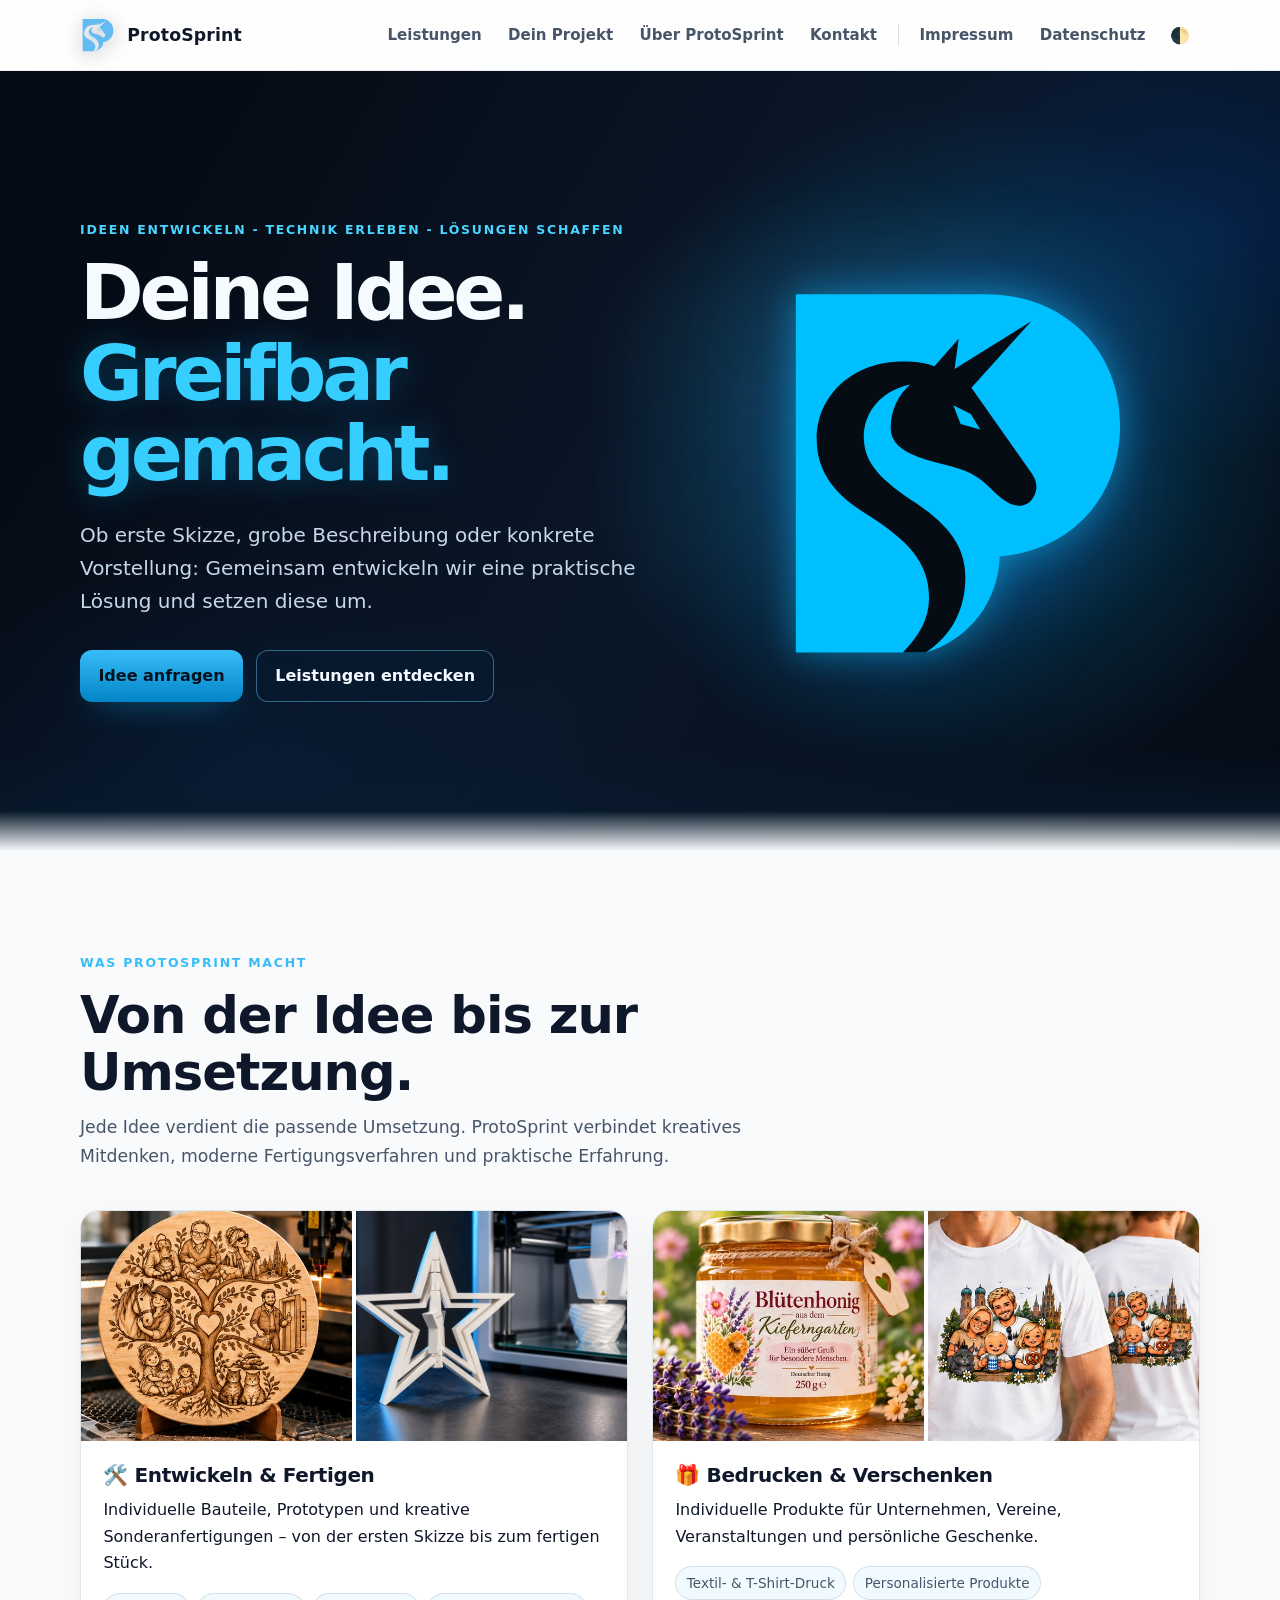
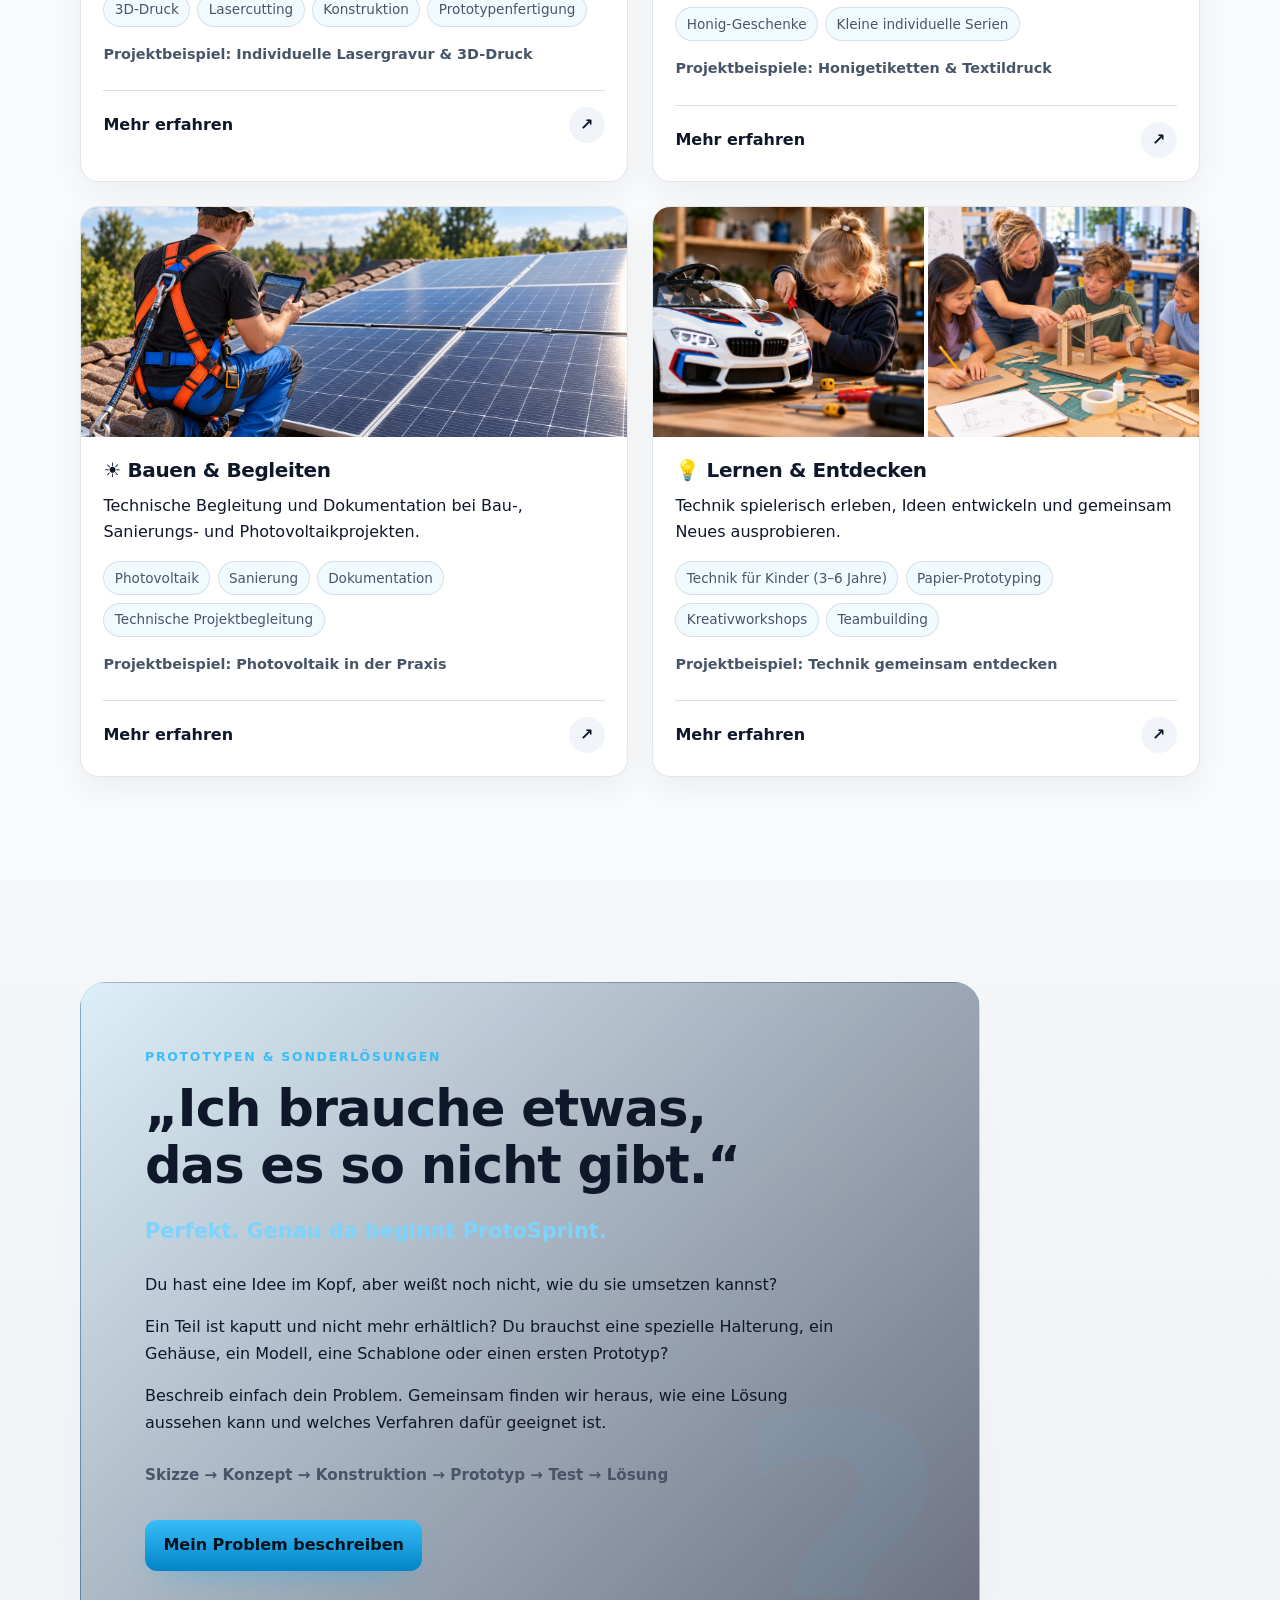
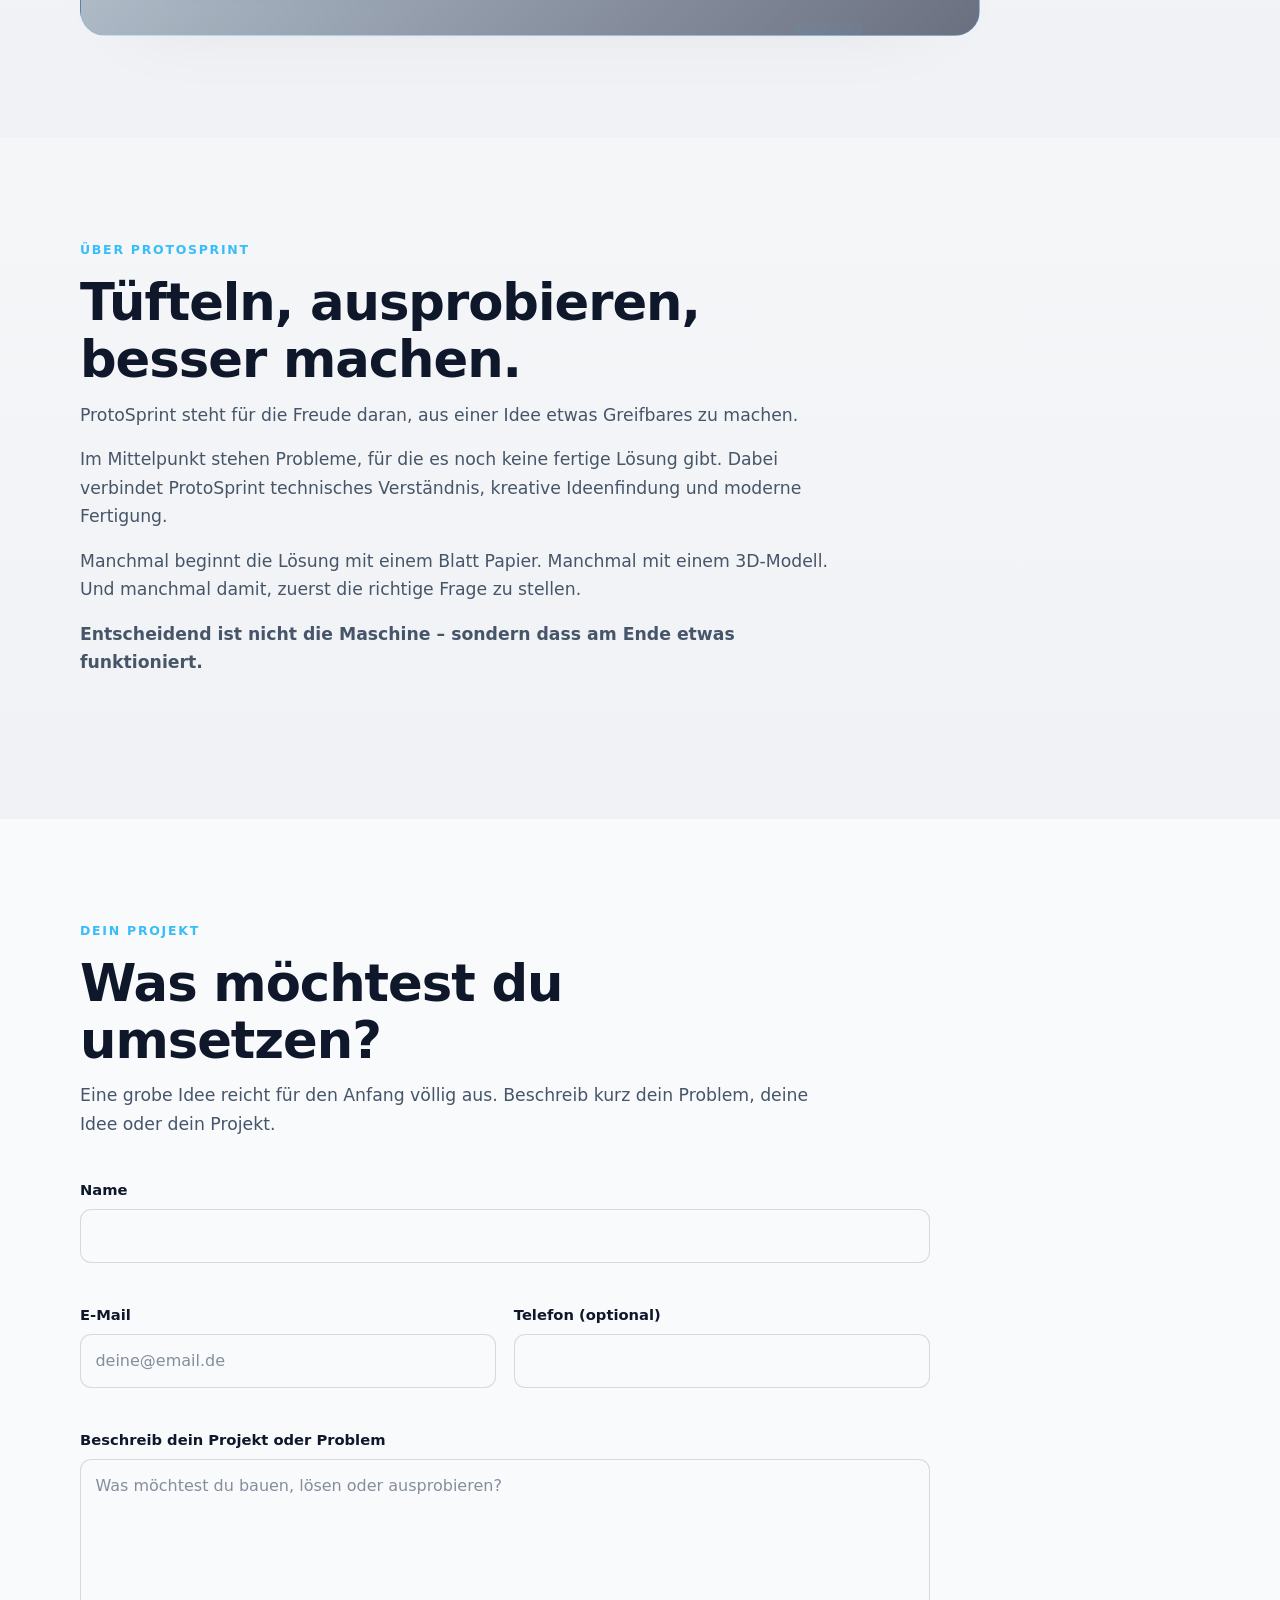
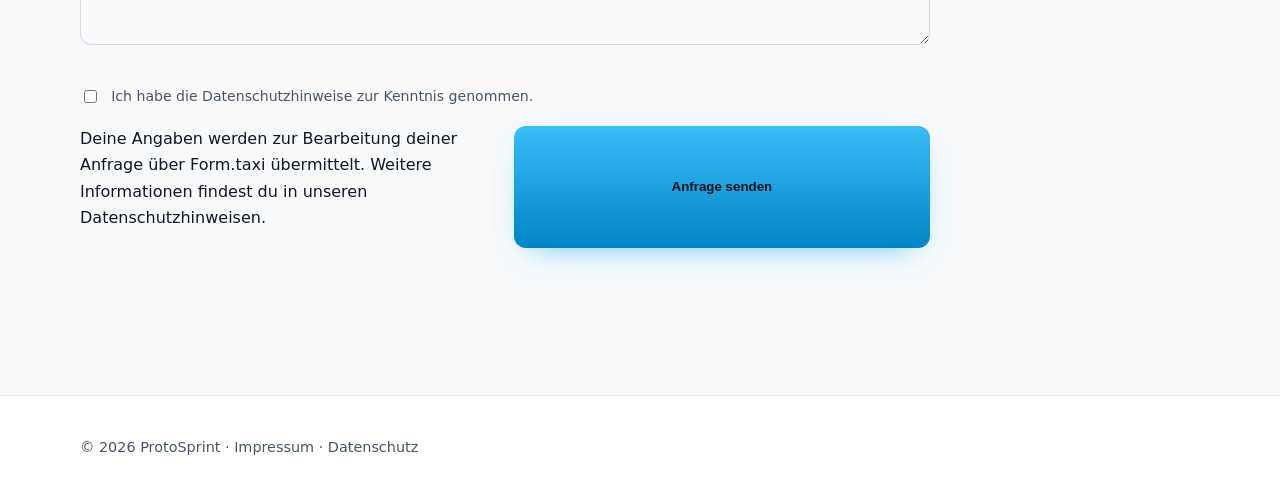
==== commit 21fe65b7: "Add children's workshop image to learning service card" ====
--- a/index.html
+++ b/index.html
@@ -172,7 +172,10 @@
           </a>
 
           <a class="service-project-card service-project-link" href="lernen-entdecken.html" aria-labelledby="lernen-entdecken-title">
-            <img class="service-project-image" src="assets/projekt-technik-entdecken.jpg" alt="Illustratives Beispiel: spielerisches Entdecken von Technik an einem Spielzeugauto" loading="lazy" decoding="async">
+            <div class="service-project-duo">
+              <img src="assets/projekt-technik-entdecken.jpg" alt="Illustratives Beispiel: spielerisches Entdecken von Technik an einem Spielzeugauto" loading="lazy" decoding="async">
+              <img src="assets/Kinder.jpg" alt="Kinder bauen gemeinsam mit einer Betreuerin einen Greifarm aus Pappe" loading="lazy" decoding="async">
+            </div>
             <div class="service-project-content">
               <h3 id="lernen-entdecken-title">💡 Lernen &amp; Entdecken</h3>
               <p>Technik spielerisch erleben, Ideen entwickeln und gemeinsam Neues ausprobieren.</p>
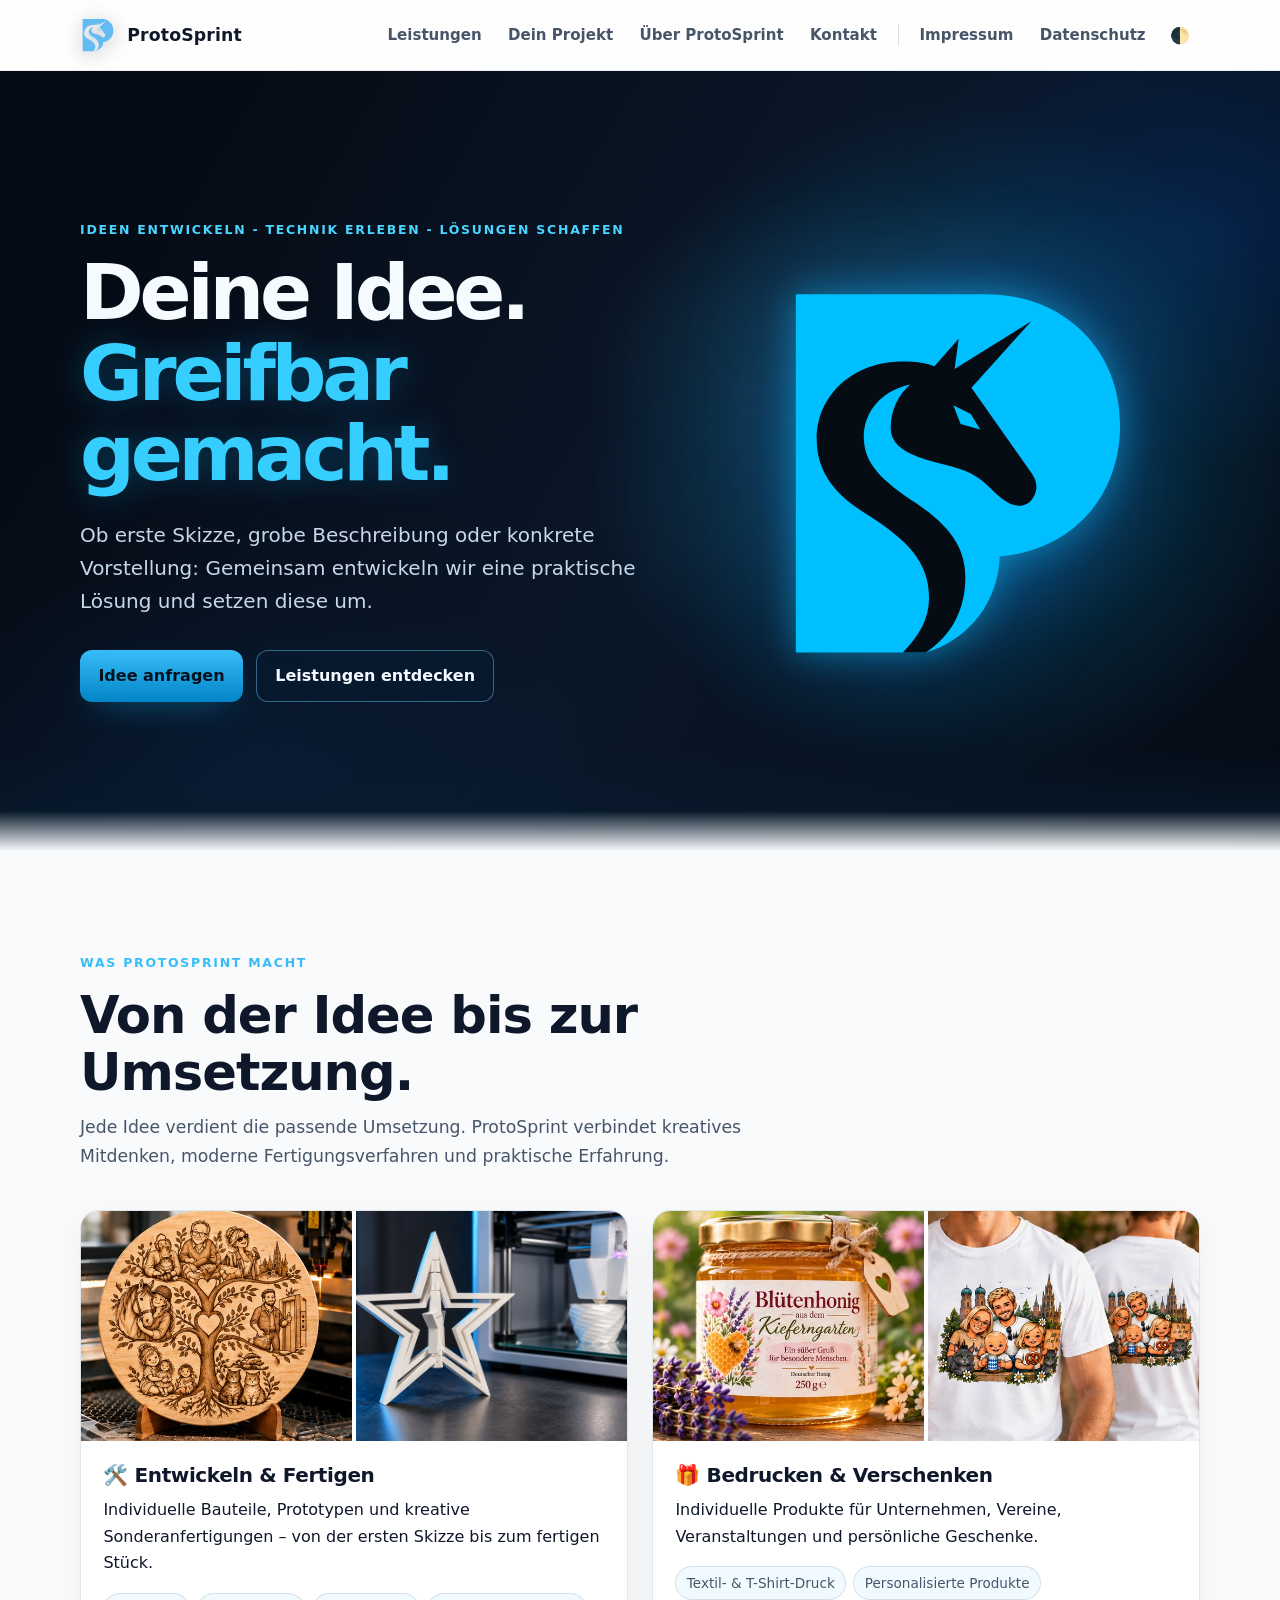
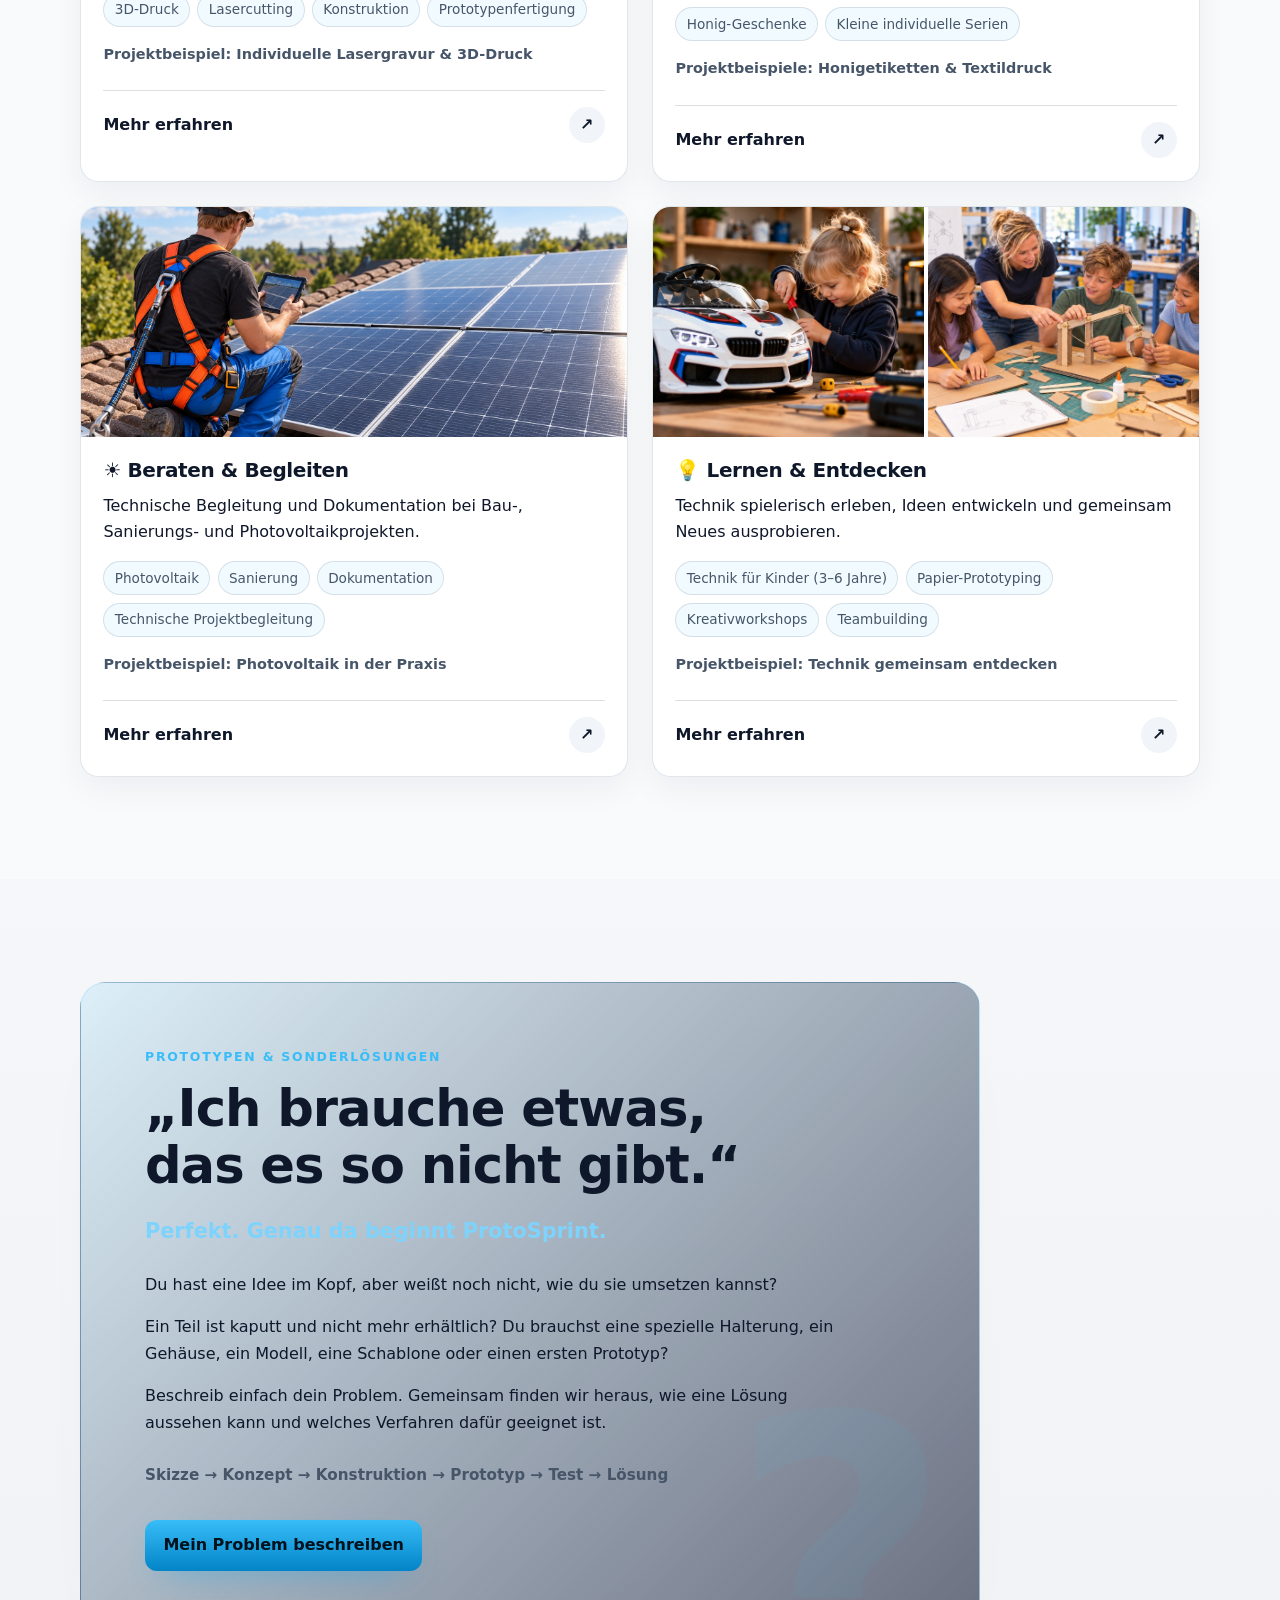
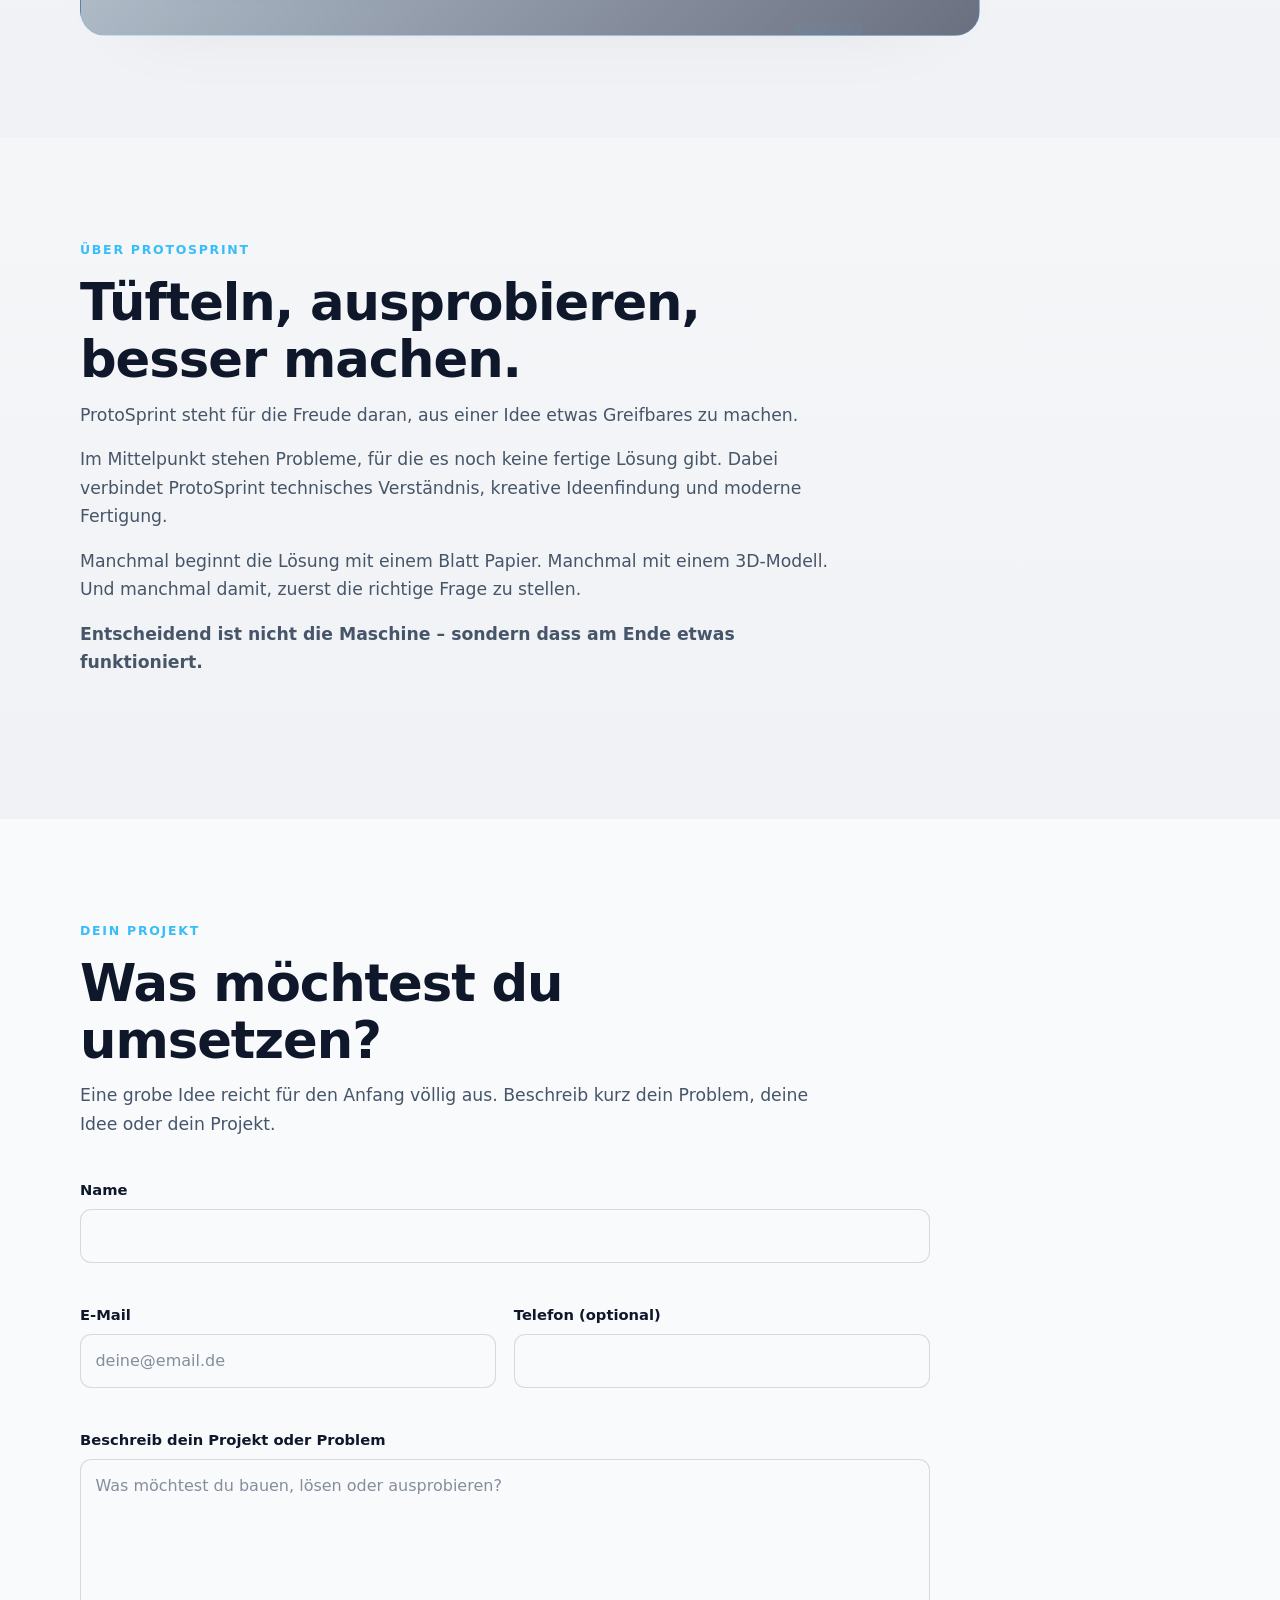
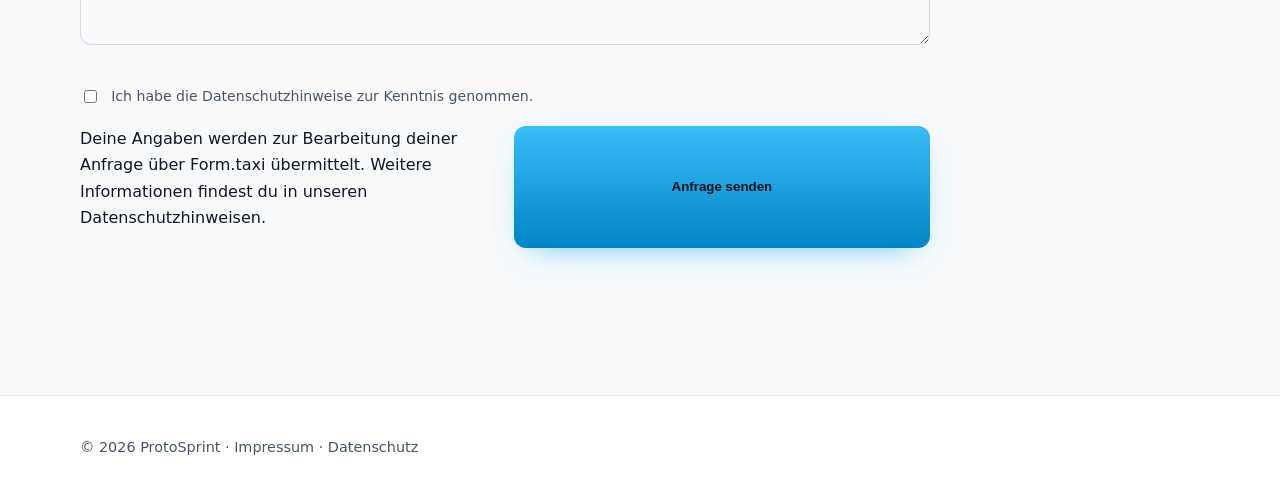
==== commit 72e16fbb: "Rename construction service to consulting and guidance" ====
--- a/index.html
+++ b/index.html
@@ -161,7 +161,7 @@
           <a class="service-project-card service-project-link" href="bauen-begleiten.html" aria-labelledby="bauen-begleiten-title">
             <img class="service-project-image" src="assets/projekt-photovoltaik.png" alt="Photovoltaikmodule auf einem Hausdach" loading="lazy" decoding="async">
             <div class="service-project-content">
-              <h3 id="bauen-begleiten-title">☀️ Bauen &amp; Begleiten</h3>
+              <h3 id="bauen-begleiten-title">☀️ Beraten &amp; Begleiten</h3>
               <p>Technische Begleitung und Dokumentation bei Bau-, Sanierungs- und Photovoltaikprojekten.</p>
               <ul class="service-list">
                 <li>Photovoltaik</li><li>Sanierung</li><li>Dokumentation</li><li>Technische Projektbegleitung</li>
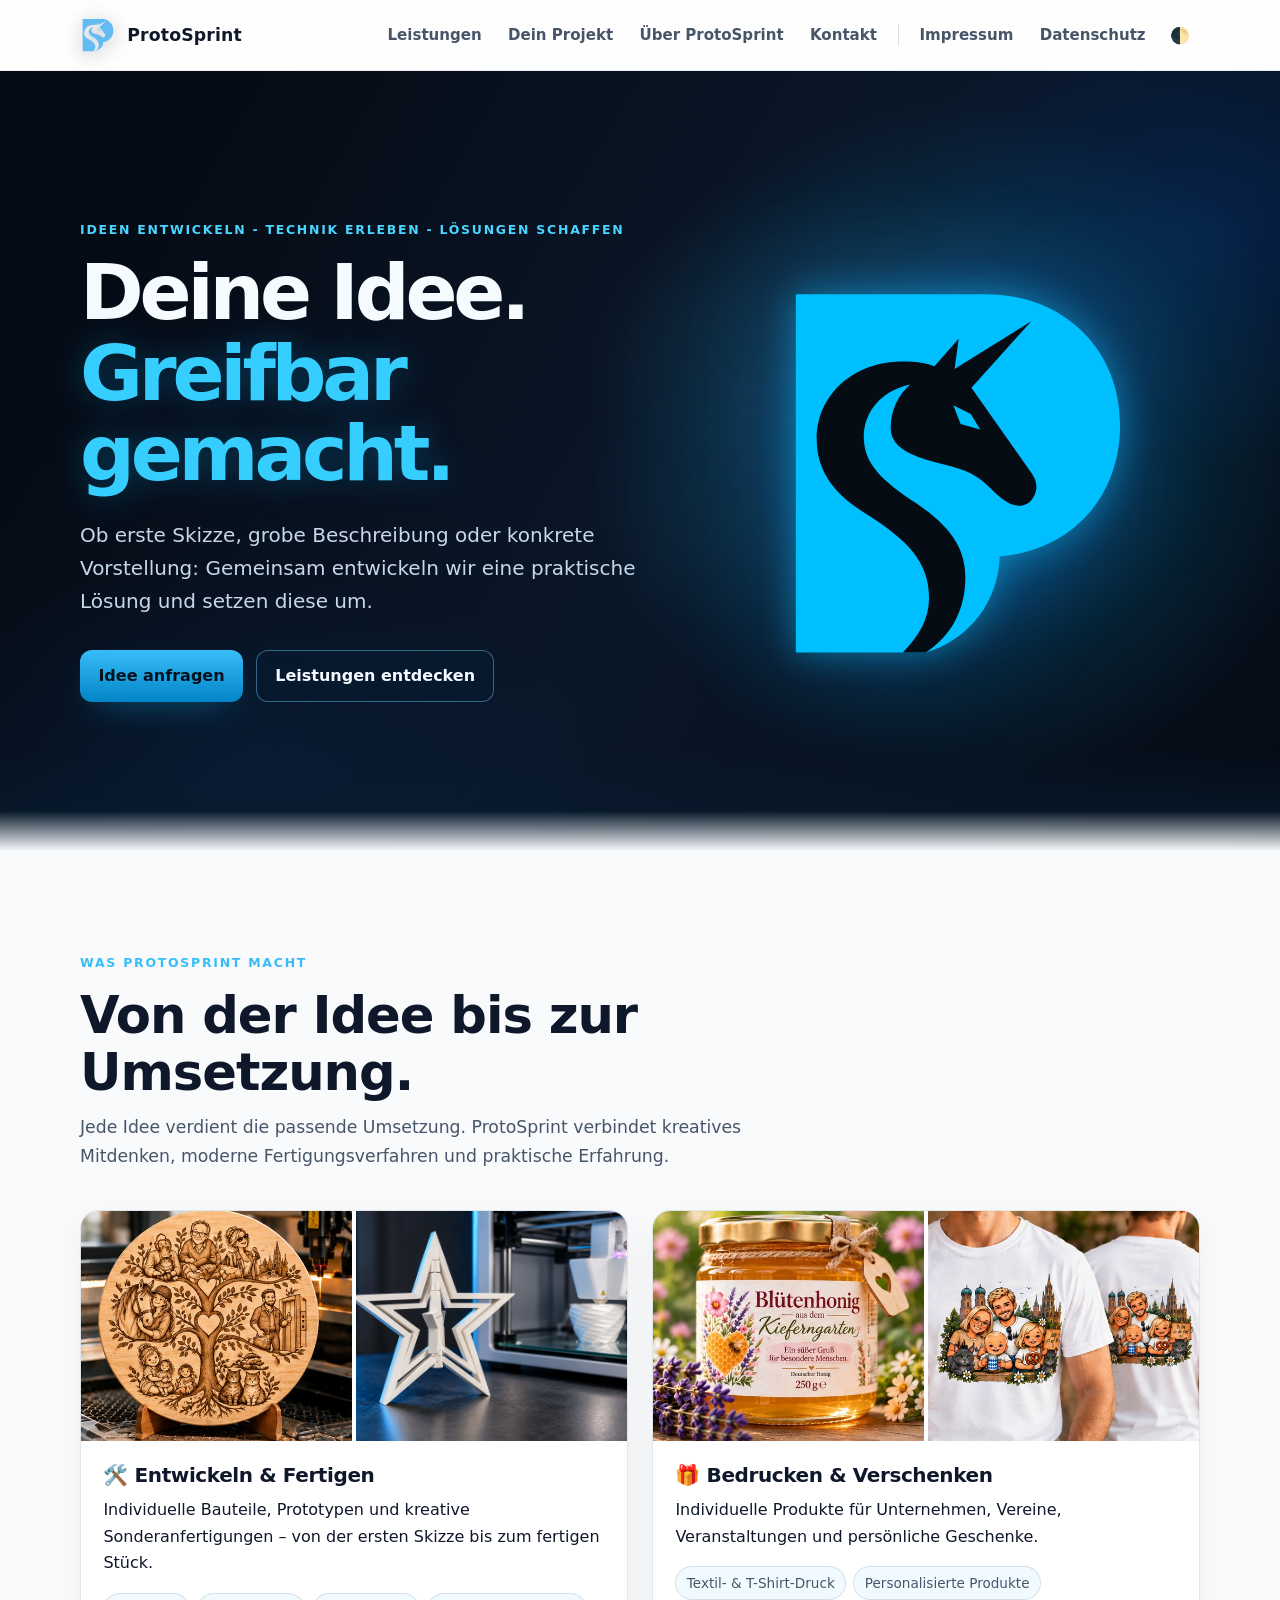
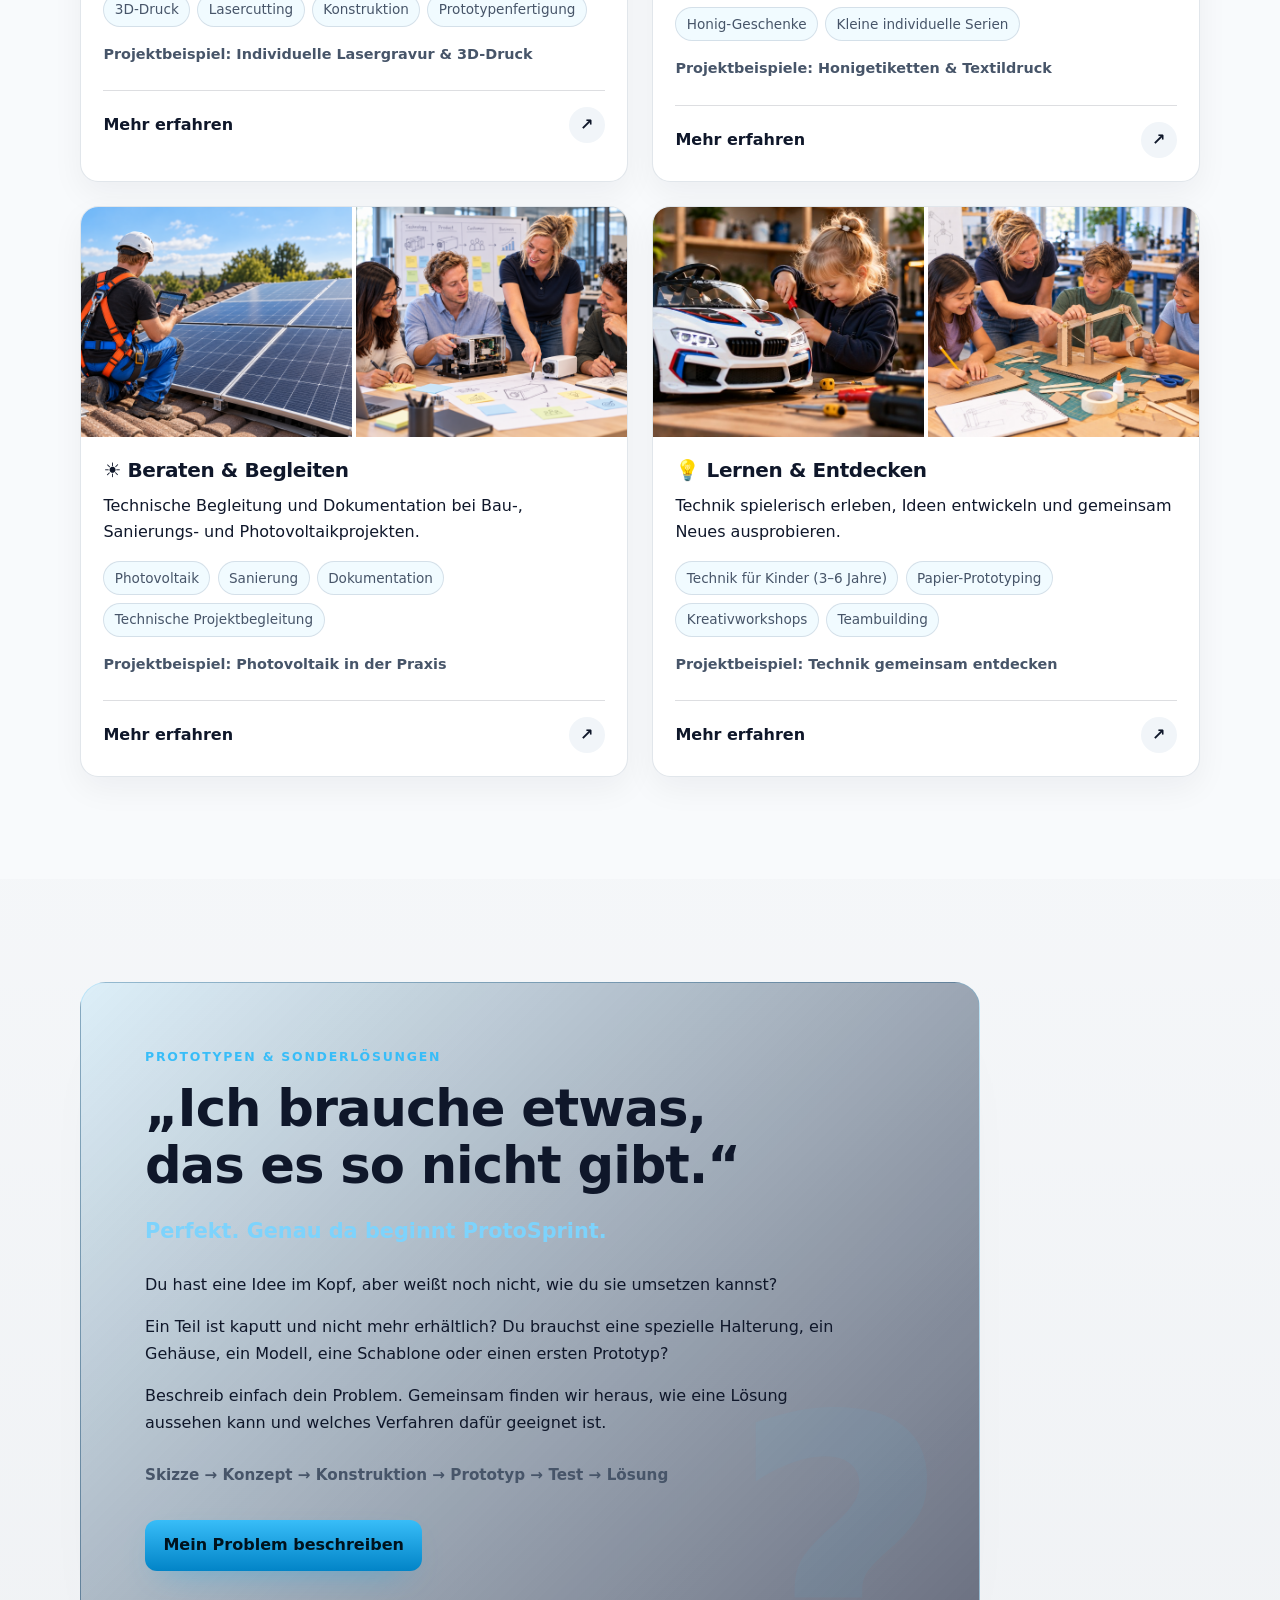
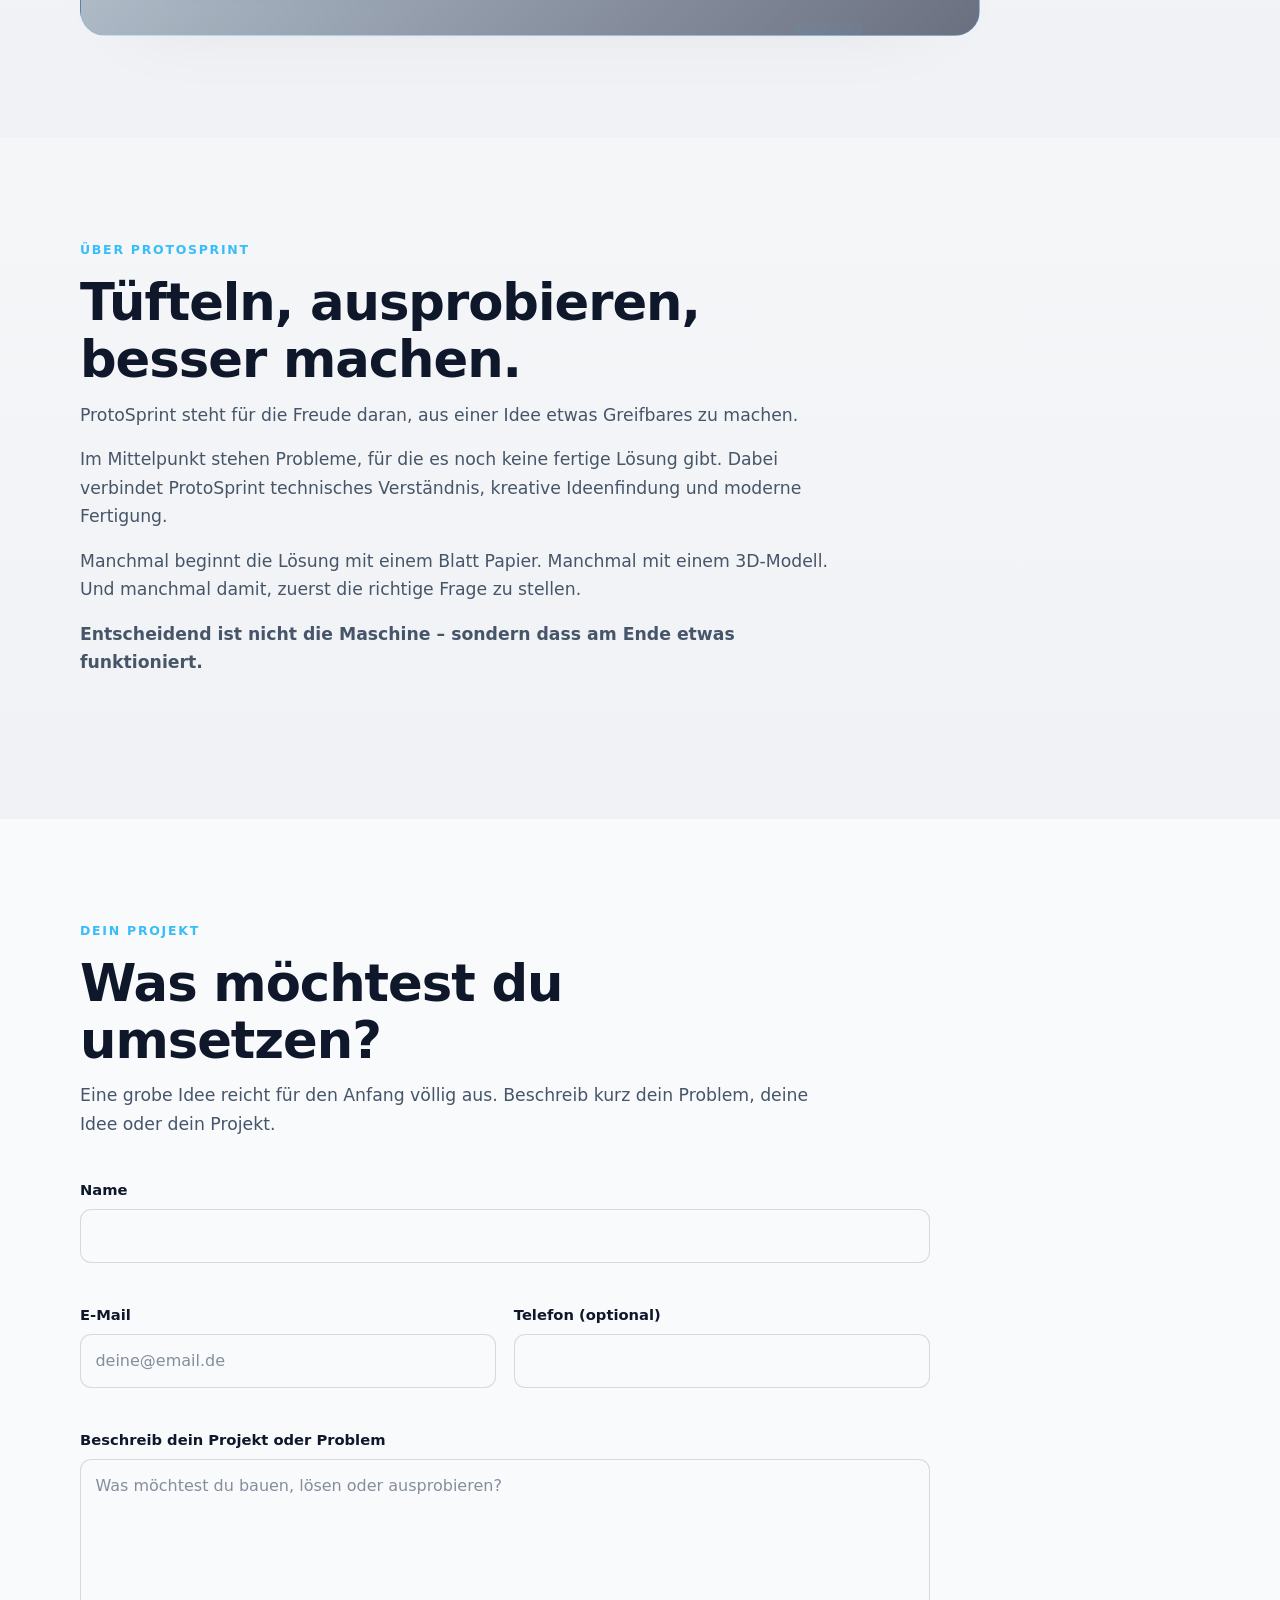
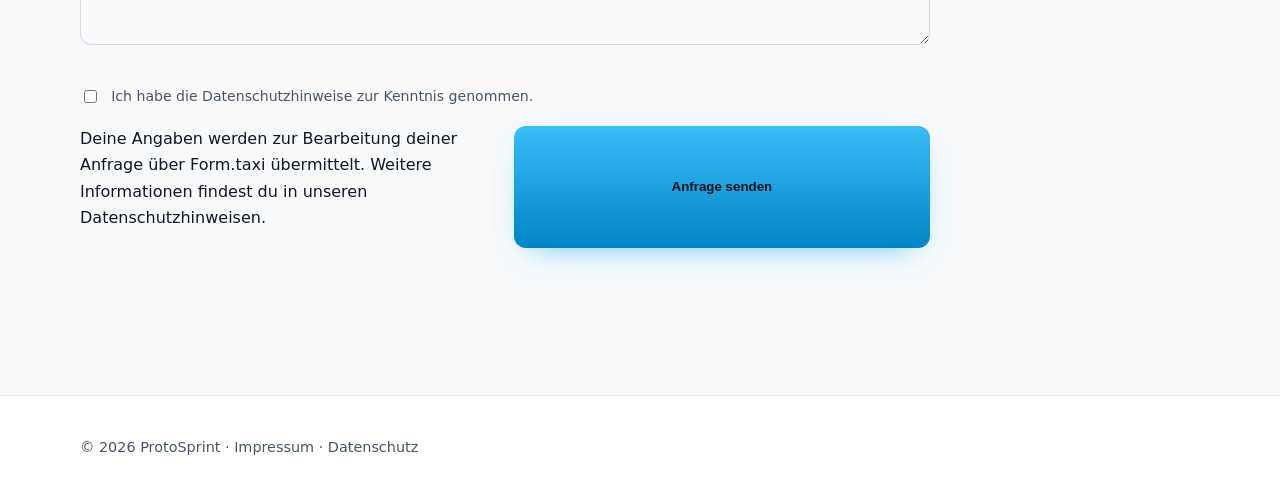
==== commit 63cf0b93: "Add consulting image alongside photovoltaic service image" ====
--- a/index.html
+++ b/index.html
@@ -159,7 +159,10 @@
           </a>
 
           <a class="service-project-card service-project-link" href="bauen-begleiten.html" aria-labelledby="bauen-begleiten-title">
-            <img class="service-project-image" src="assets/projekt-photovoltaik.png" alt="Photovoltaikmodule auf einem Hausdach" loading="lazy" decoding="async">
+            <div class="service-project-duo">
+              <img src="assets/projekt-photovoltaik.png" alt="Photovoltaikmodule auf einem Hausdach" loading="lazy" decoding="async">
+              <img src="assets/Beraten.png" alt="Gemeinsame technische Beratung und Projektplanung an einem Werkstatttisch" loading="lazy" decoding="async">
+            </div>
             <div class="service-project-content">
               <h3 id="bauen-begleiten-title">☀️ Beraten &amp; Begleiten</h3>
               <p>Technische Begleitung und Dokumentation bei Bau-, Sanierungs- und Photovoltaikprojekten.</p>
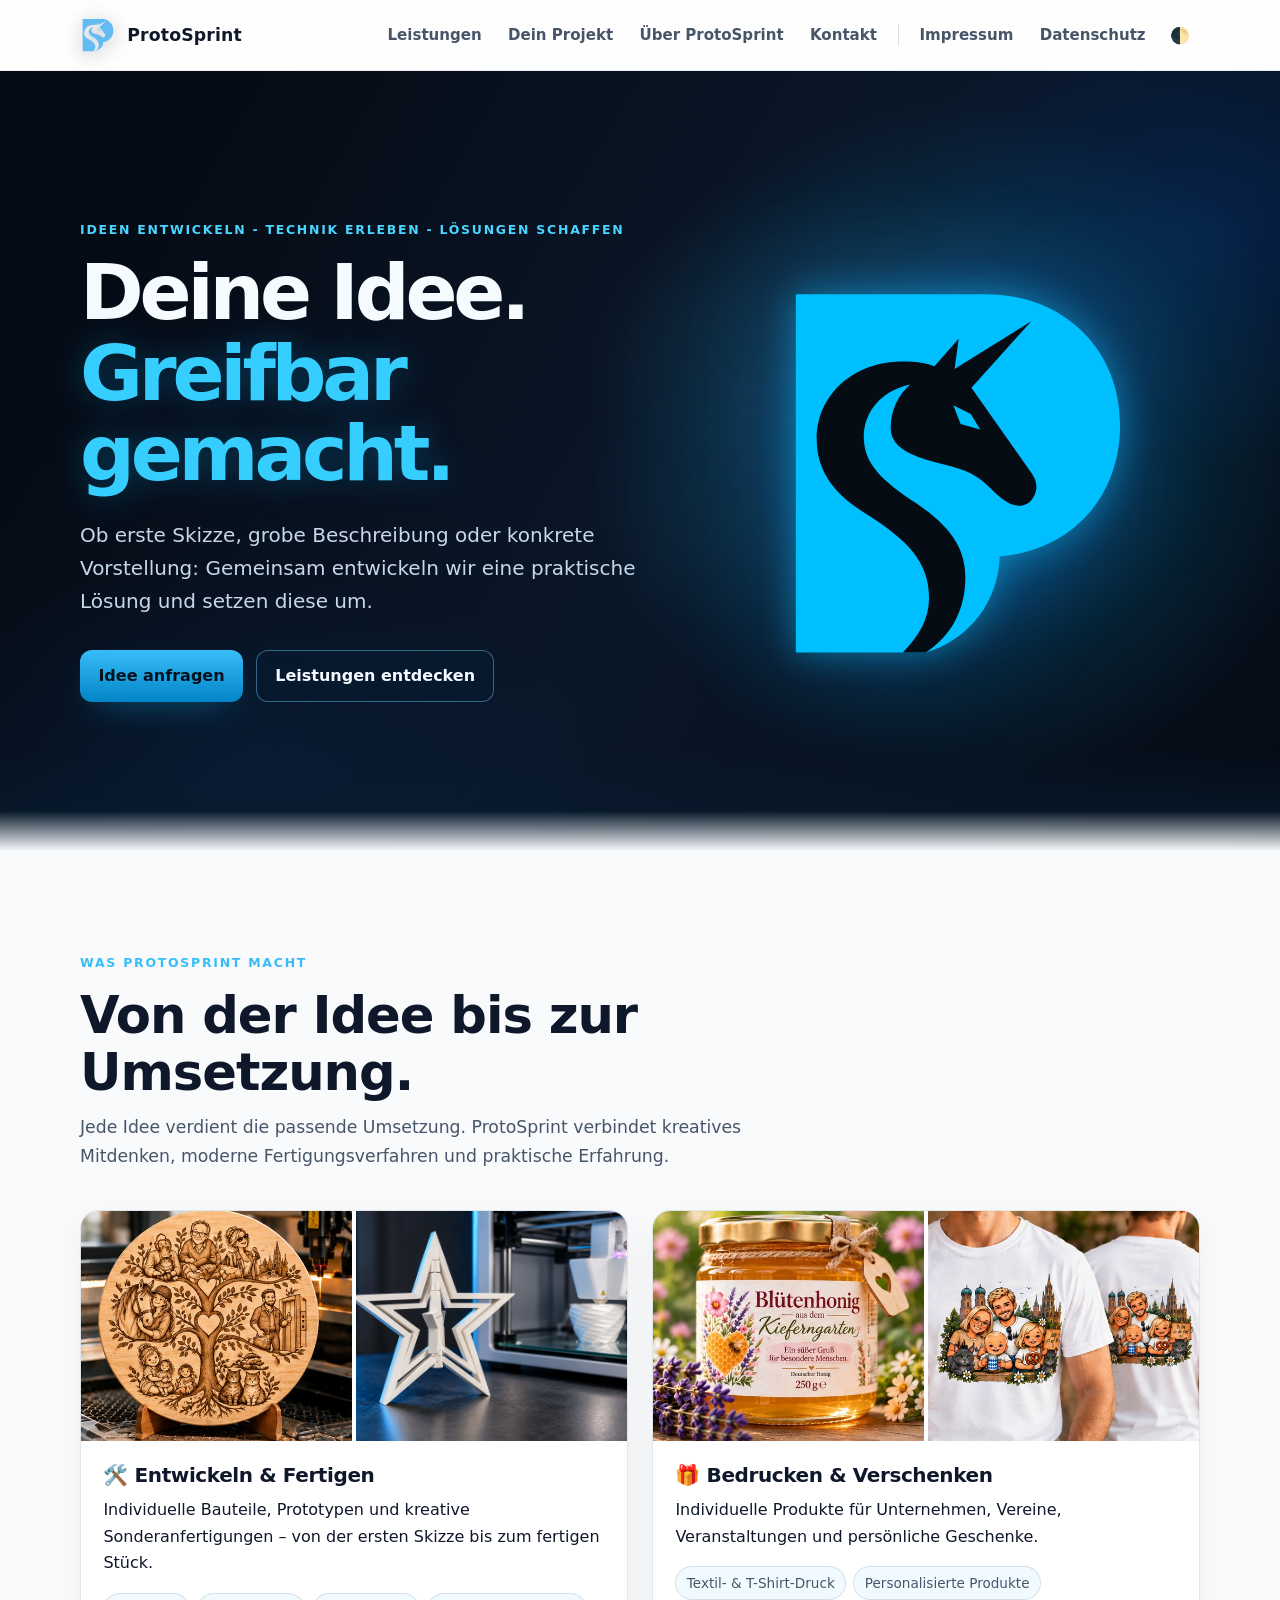
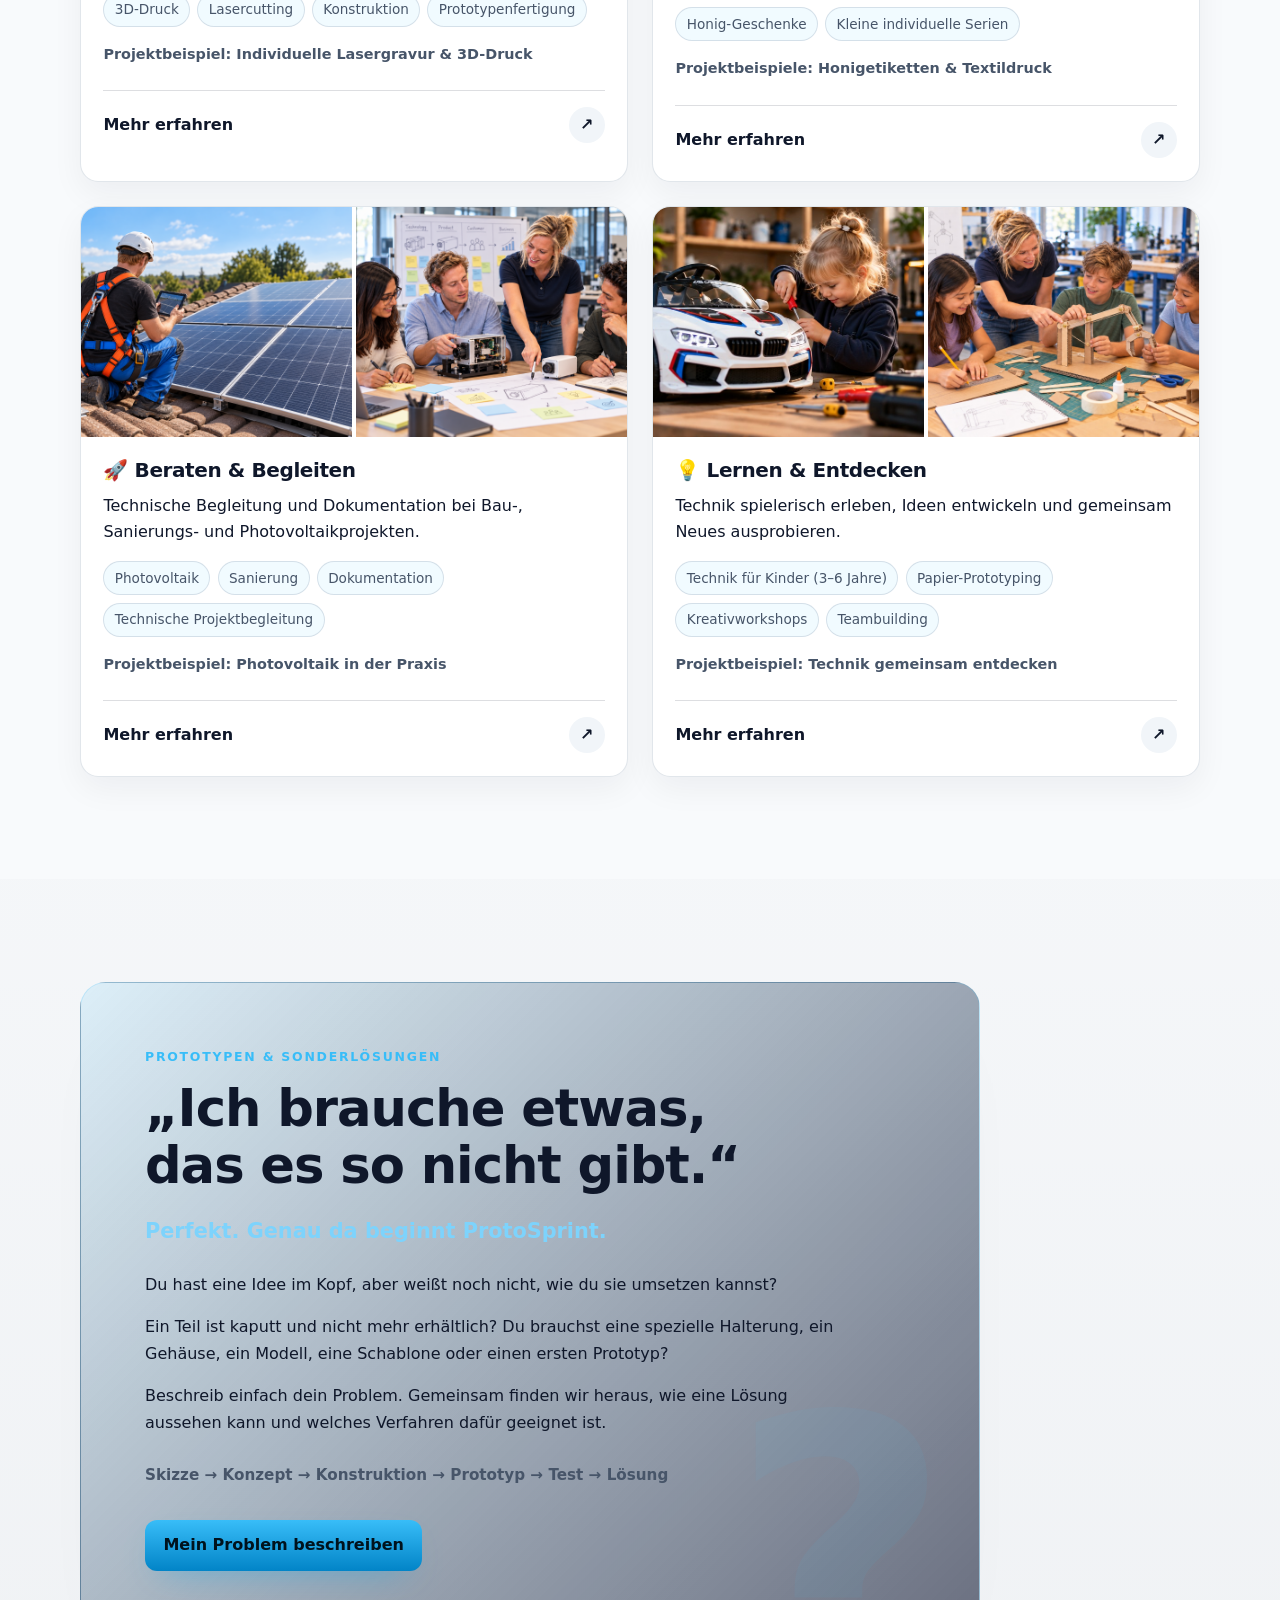
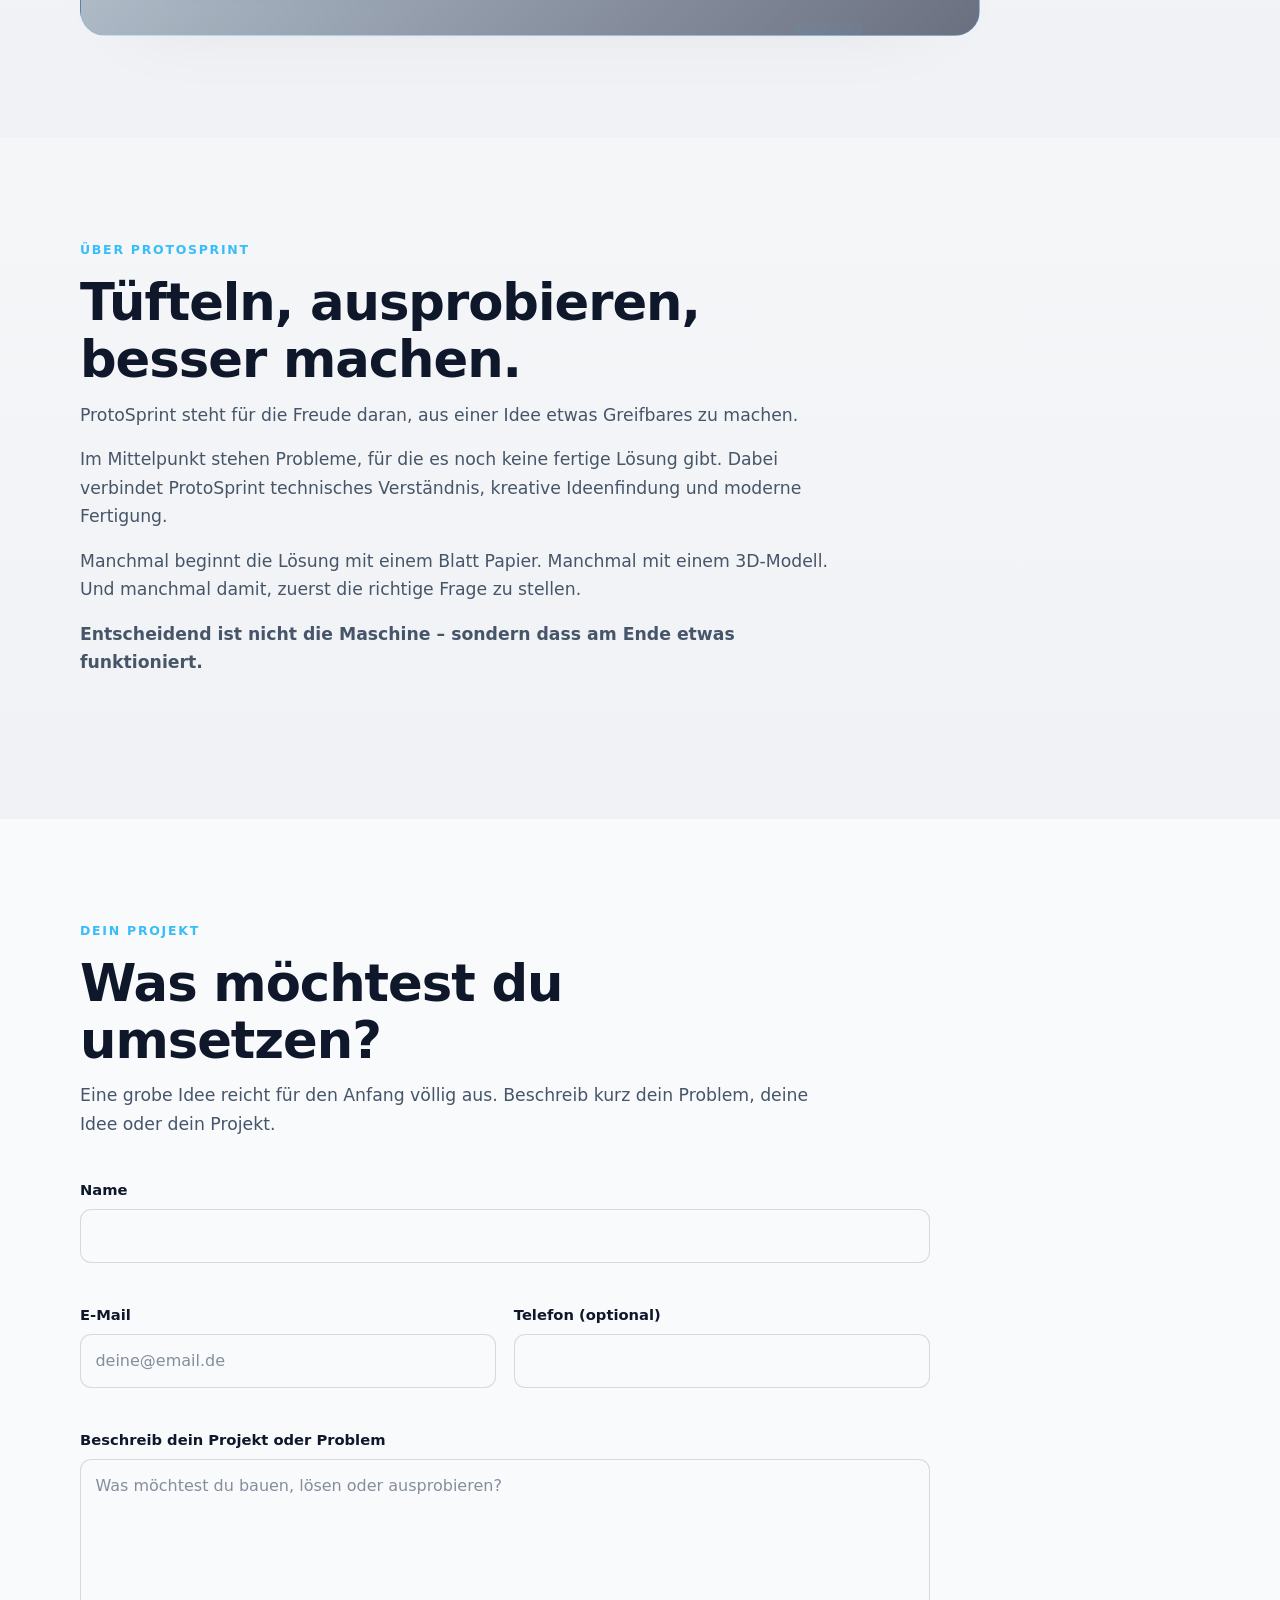
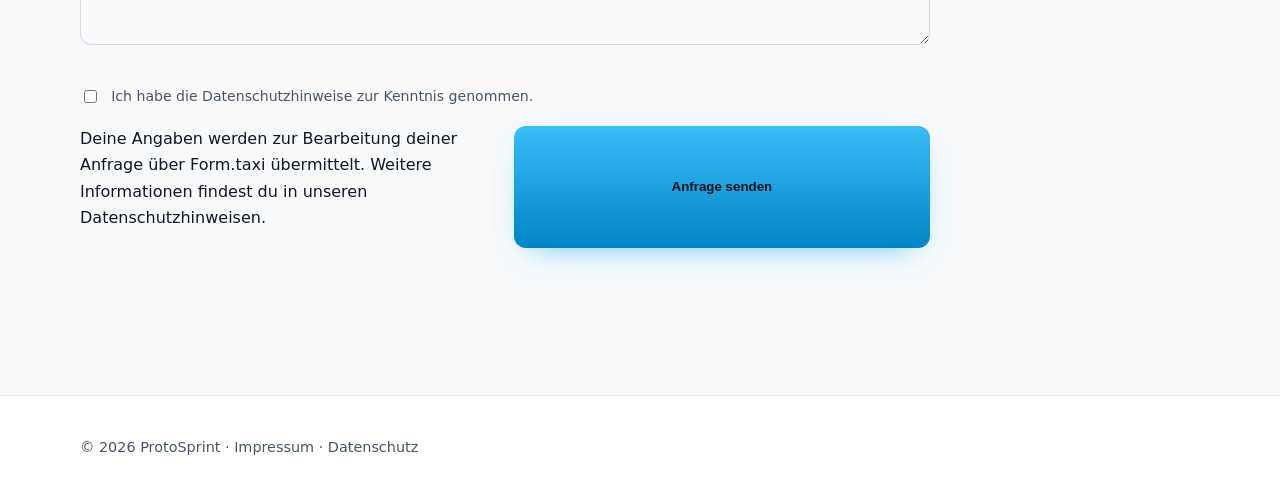
==== commit 0984877f: "Use rocket icon for consulting service" ====
--- a/index.html
+++ b/index.html
@@ -164,7 +164,7 @@
               <img src="assets/Beraten.png" alt="Gemeinsame technische Beratung und Projektplanung an einem Werkstatttisch" loading="lazy" decoding="async">
             </div>
             <div class="service-project-content">
-              <h3 id="bauen-begleiten-title">☀️ Beraten &amp; Begleiten</h3>
+              <h3 id="bauen-begleiten-title">🚀 Beraten &amp; Begleiten</h3>
               <p>Technische Begleitung und Dokumentation bei Bau-, Sanierungs- und Photovoltaikprojekten.</p>
               <ul class="service-list">
                 <li>Photovoltaik</li><li>Sanierung</li><li>Dokumentation</li><li>Technische Projektbegleitung</li>
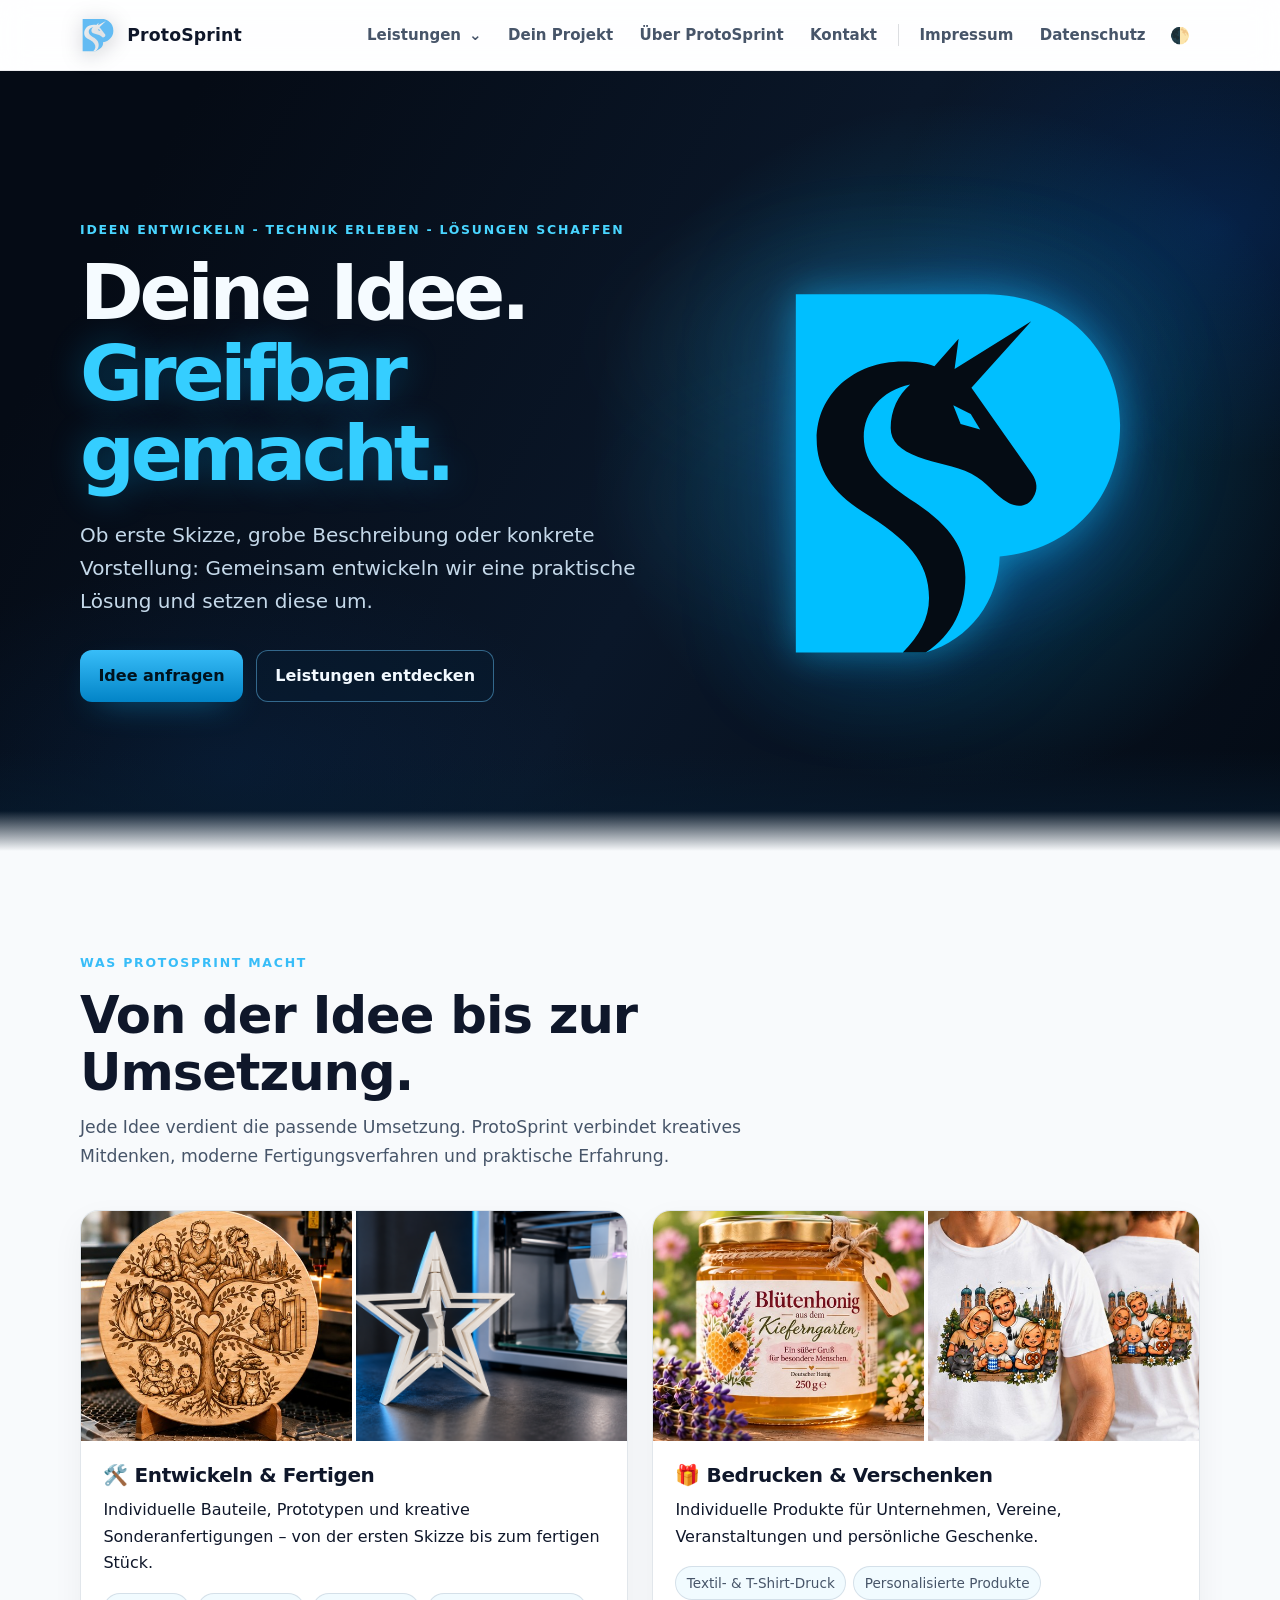
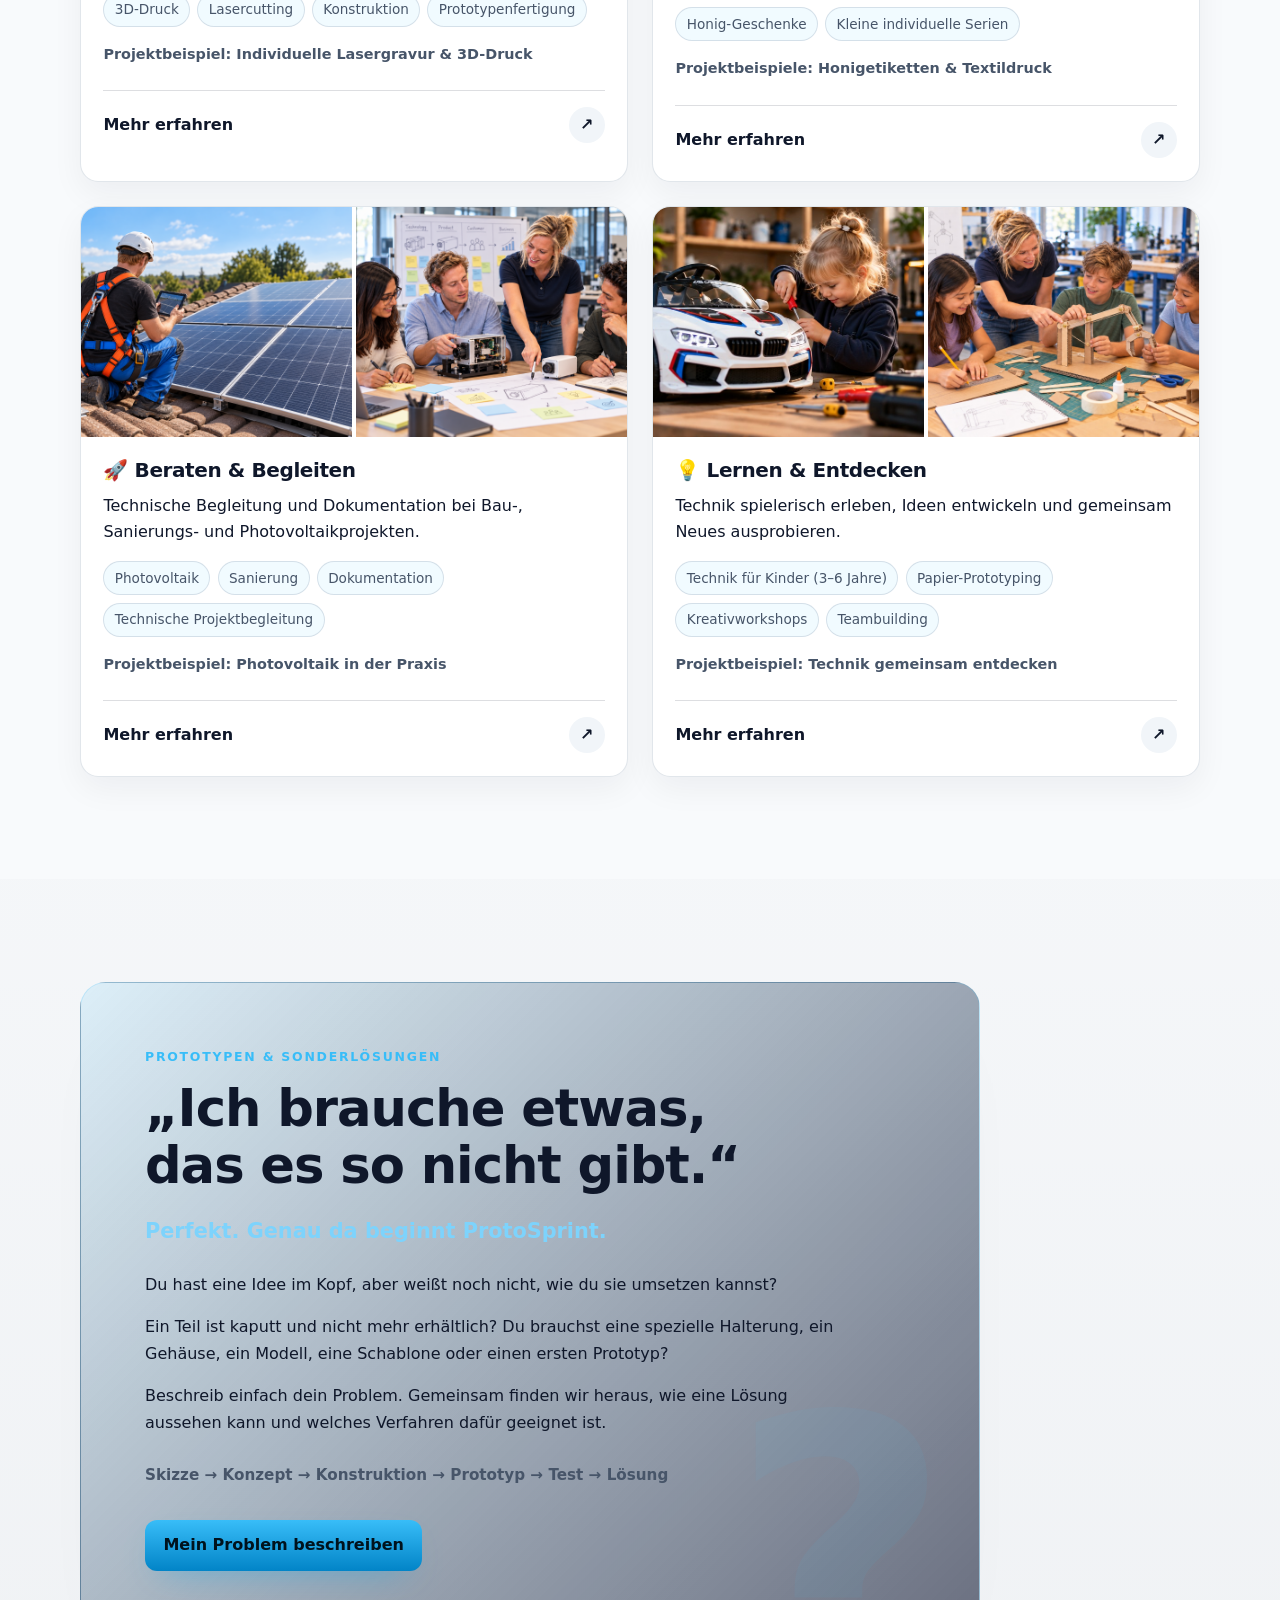
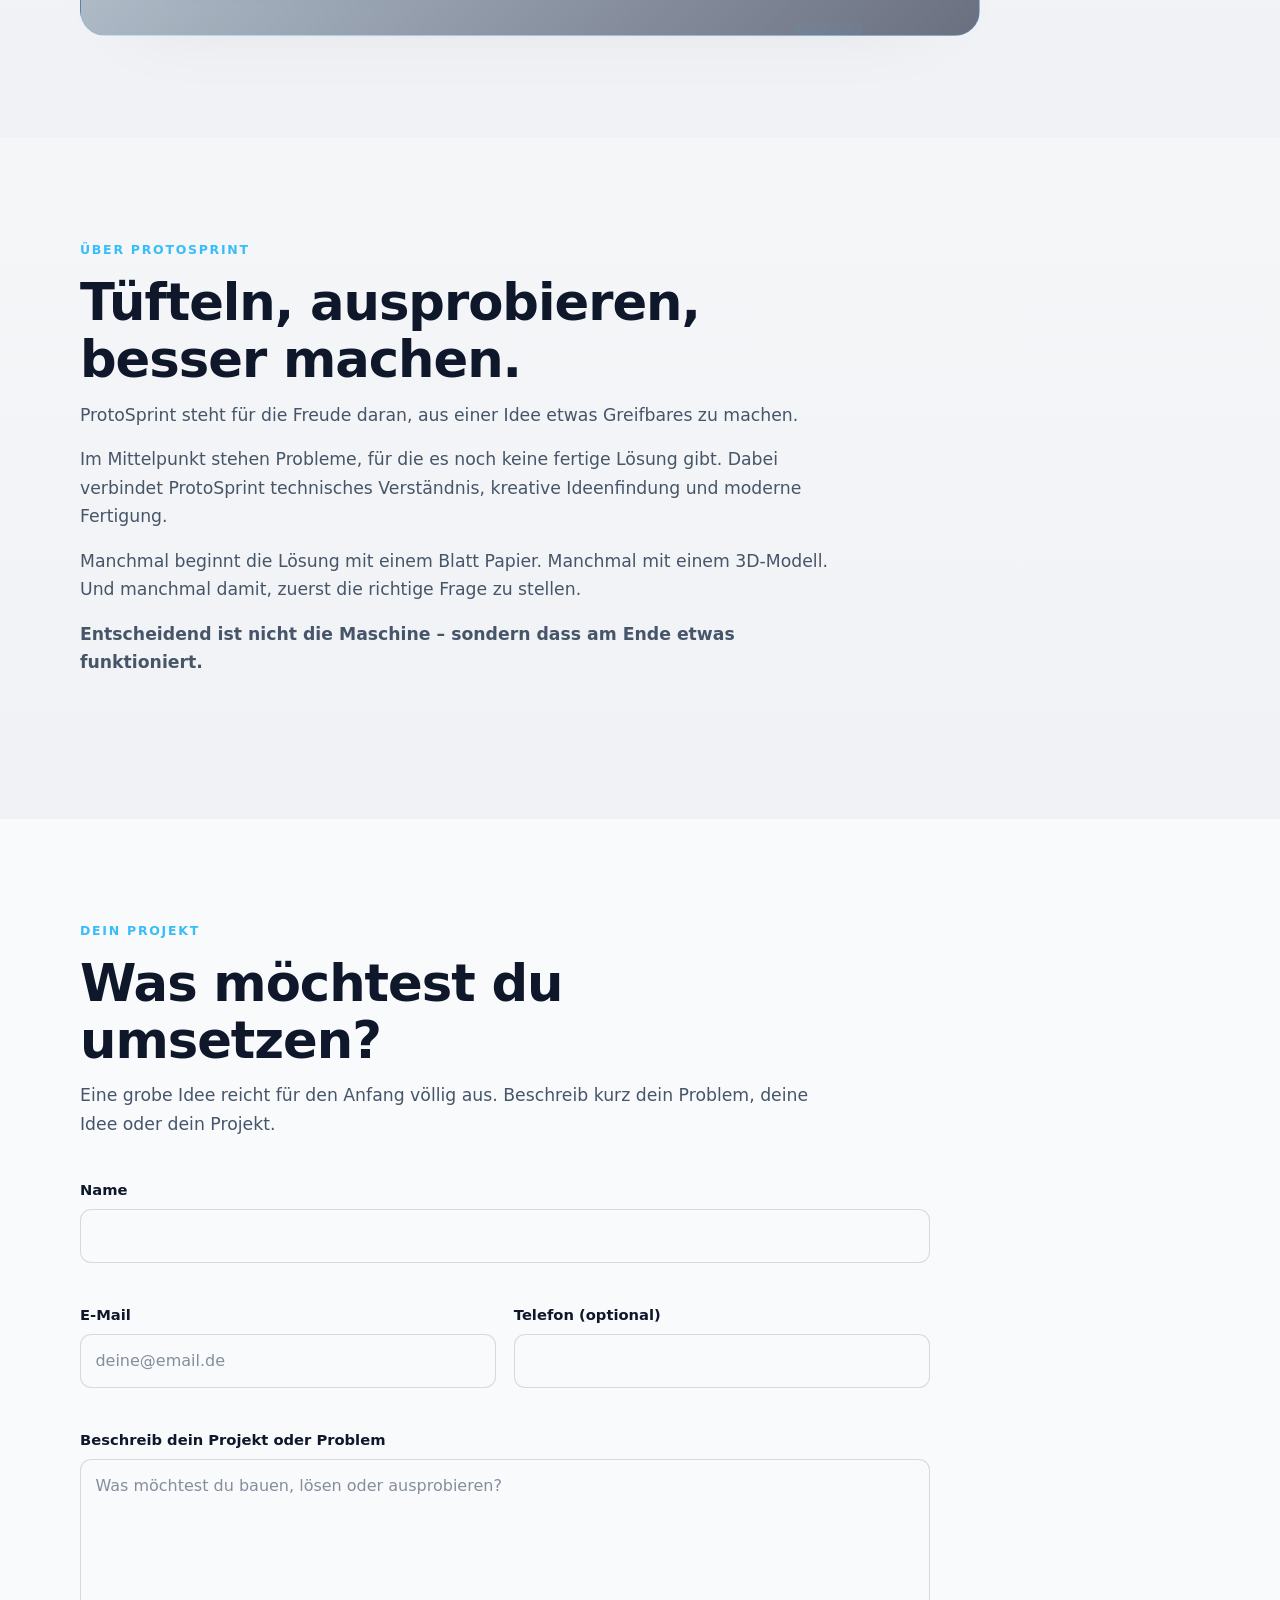
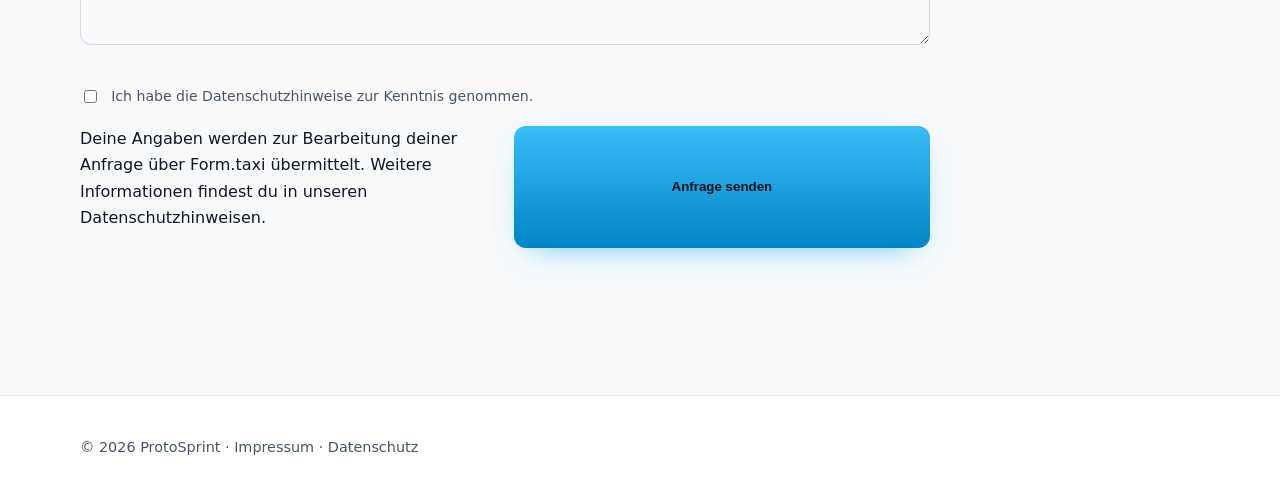
==== commit 590b12d6: "Add service navigation dropdown and three-image project galleries" ====
--- a/index.html
+++ b/index.html
@@ -47,7 +47,18 @@
 
       <nav id="nav" class="nav" aria-label="Hauptnavigation">
         <ul>
-          <li><a href="#leistungen">Leistungen</a></li>
+          <li>
+            <details class="services-dropdown">
+              <summary>Leistungen <span aria-hidden="true">⌄</span></summary>
+              <ul class="services-submenu">
+                  <li><a href="index.html#leistungen">Alle Leistungen</a></li>
+                  <li><a href="entwickeln-fertigen.html">🛠️ Entwickeln &amp; Fertigen</a></li>
+                  <li><a href="bedrucken-verschenken.html">🎁 Bedrucken &amp; Verschenken</a></li>
+                  <li><a href="bauen-begleiten.html">🚀 Beraten &amp; Begleiten</a></li>
+                  <li><a href="lernen-entdecken.html">💡 Lernen &amp; Entdecken</a></li>
+              </ul>
+            </details>
+          </li>
           <li><a href="#problem">Dein Projekt</a></li>
           <!--<li><a href="#workshops">Workshops</a></li>-->
           <li><a href="#ueber">Über ProtoSprint</a></li>
--- a/assets/styles.css
+++ b/assets/styles.css
@@ -1585,3 +1585,74 @@
   .service-project-link:hover,
   .service-project-link:hover .service-project-cta > span { transform: none; }
 }
+
+/* Leistungsnavigation */
+.services-dropdown { position: relative; }
+.services-dropdown summary {
+  display: flex;
+  align-items: center;
+  gap: .5rem;
+  padding: .5rem .7rem;
+  border-radius: .55rem;
+  color: var(--muted);
+  font-size: .94rem;
+  font-weight: 600;
+  cursor: pointer;
+  list-style: none;
+}
+.services-dropdown summary::-webkit-details-marker { display: none; }
+.services-dropdown summary:hover,
+.services-dropdown[open] summary { background: var(--bg-3); color: var(--text); }
+.services-dropdown summary:focus-visible { outline: 2px solid var(--accent-400); outline-offset: 3px; }
+.services-dropdown summary span { transition: transform .2s; }
+.services-dropdown[open] summary span { transform: rotate(180deg); }
+.nav .services-submenu {
+  position: absolute;
+  top: calc(100% + .6rem);
+  left: 0;
+  z-index: 20;
+  display: flex;
+  flex-direction: column;
+  align-items: stretch;
+  gap: .25rem;
+  width: max-content;
+  max-width: calc(100vw - 2rem);
+  padding: .6rem;
+  background: var(--bg-2);
+  border: 1px solid var(--border-strong);
+  border-radius: var(--radius);
+  box-shadow: 0 16px 40px var(--shadow);
+}
+.services-dropdown:not([open]) > .services-submenu { display: none; }
+.nav .services-submenu a { white-space: normal; }
+
+/* Drei Projektbeispiele statt eines einzelnen Hero-Bildes */
+.service-project-gallery {
+  display: grid;
+  grid-template-columns: repeat(2, minmax(0, 1fr));
+  gap: .85rem;
+  min-width: 0;
+}
+.service-project-gallery figure { margin: 0; min-width: 0; }
+.service-project-gallery figure:first-child { grid-column: 1 / -1; }
+.service-project-gallery img {
+  display: block;
+  width: 100%;
+  aspect-ratio: 16 / 10;
+  object-fit: cover;
+  border-radius: var(--radius);
+  border: 1px solid var(--border-strong);
+}
+.service-project-gallery figure:first-child img { aspect-ratio: 16 / 9; }
+.service-project-gallery figcaption { margin-top: .45rem; color: var(--muted); font-size: .85rem; }
+@media (max-width: 900px) {
+  .nav .services-submenu {
+    position: static;
+    width: 100%;
+    max-width: none;
+    margin: .25rem 0;
+    padding: .25rem .5rem;
+    box-shadow: none;
+  }
+  .services-dropdown summary { padding: .75rem .8rem; justify-content: space-between; }
+}
